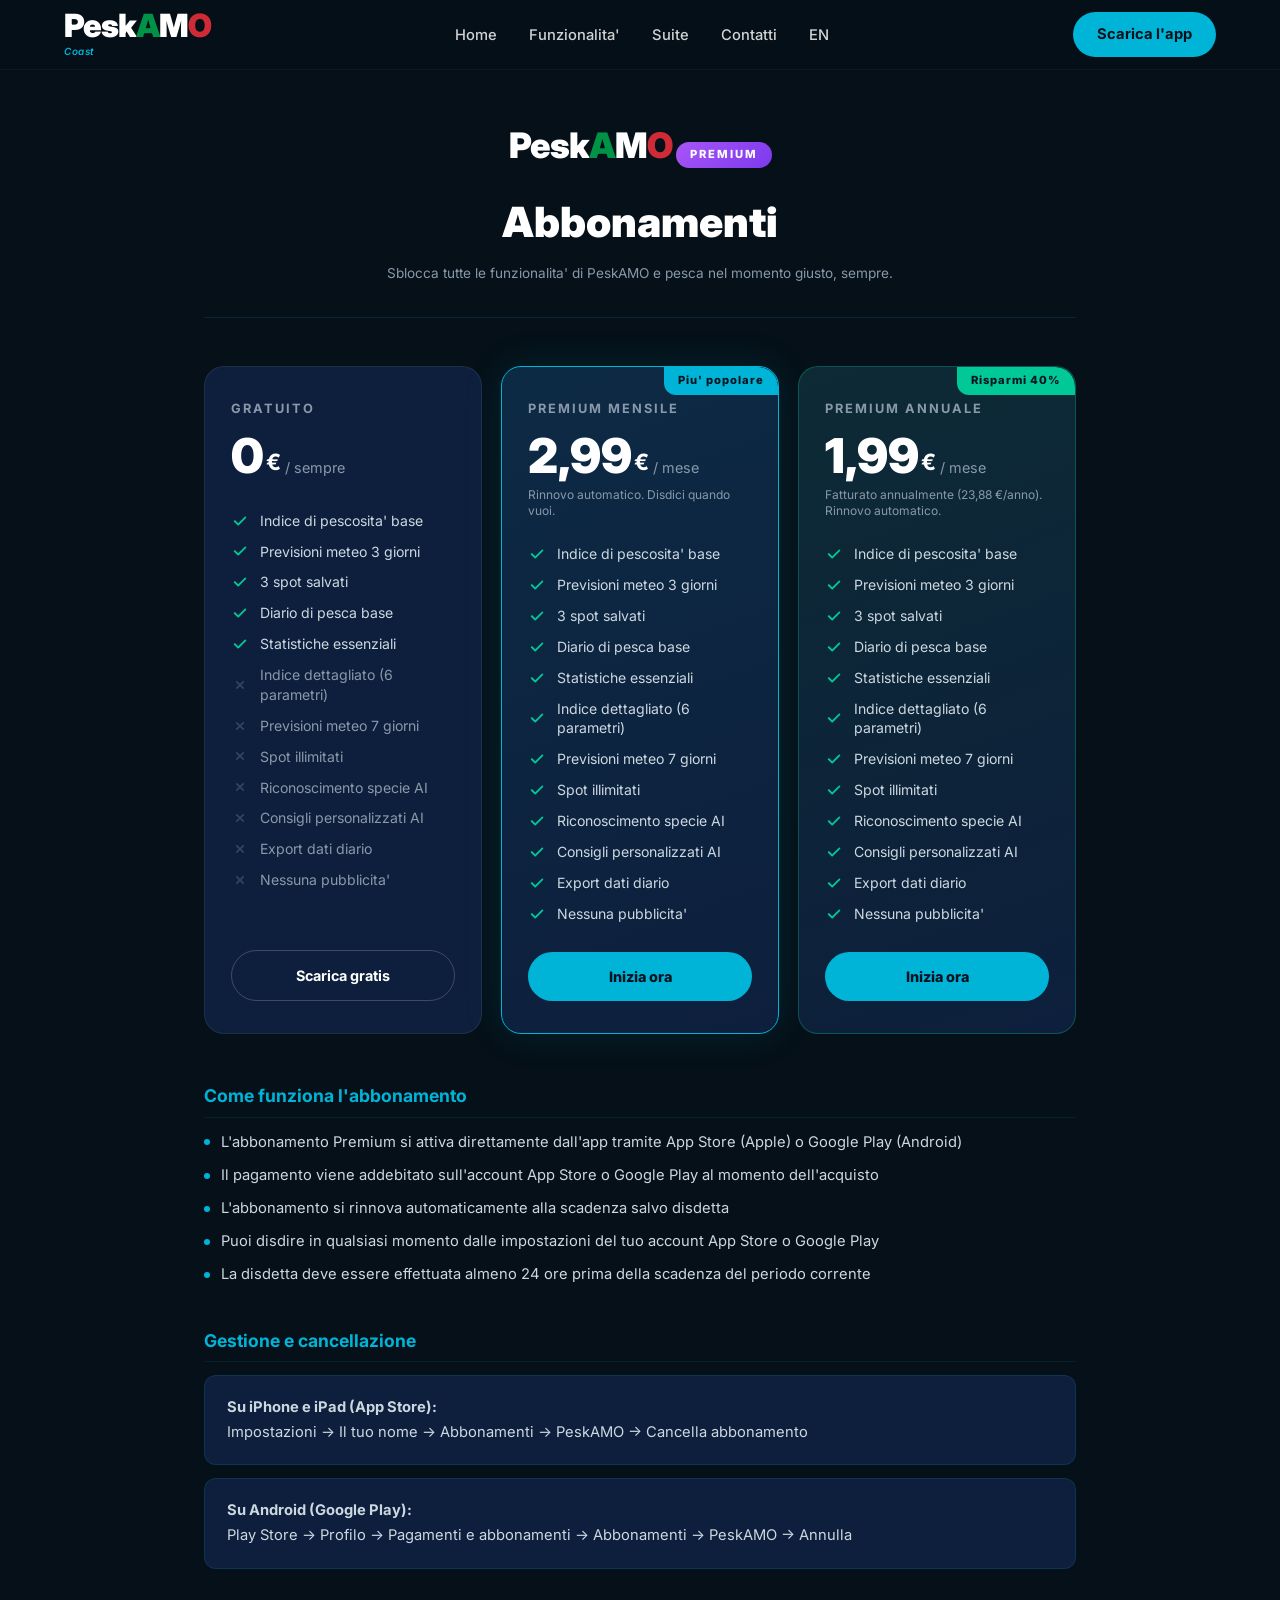
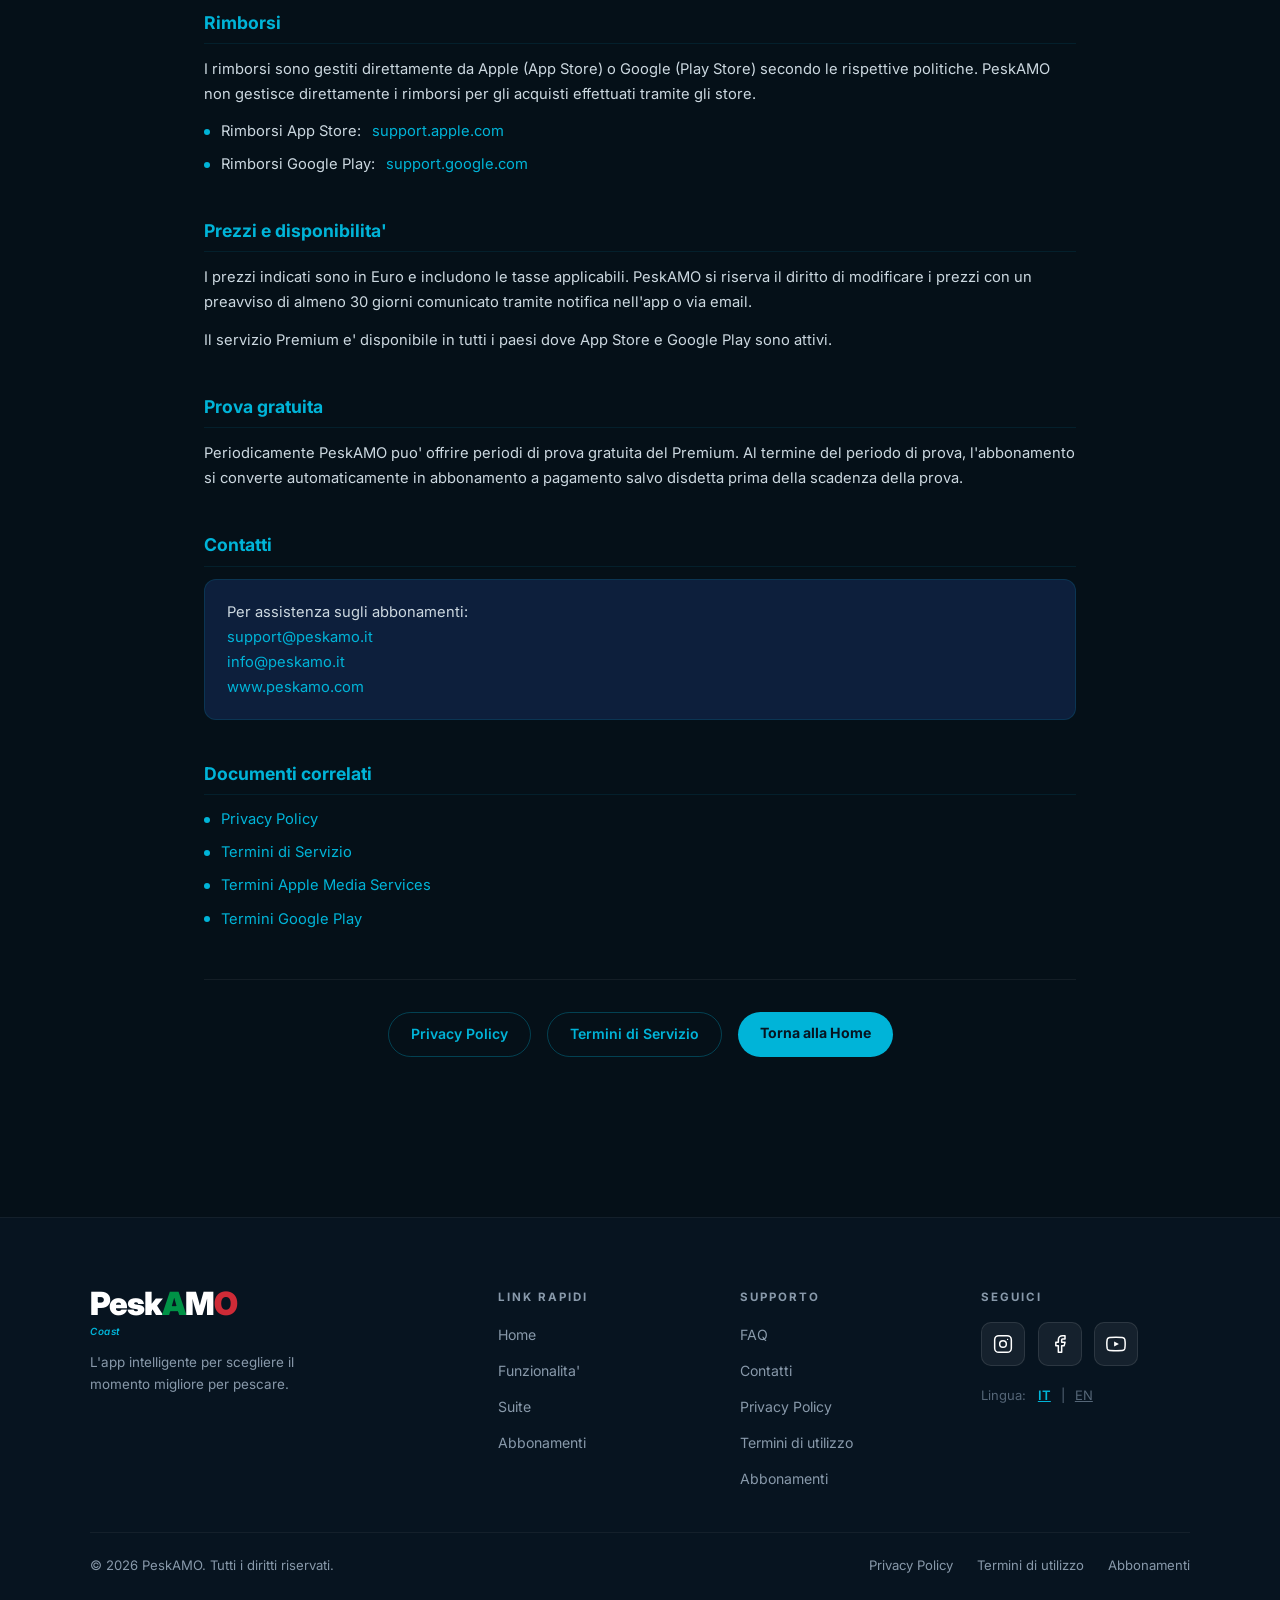
==== abbonamenti.html @ 3805ff9b "Update abbonamenti.html" ====
<!DOCTYPE html>
<html lang="it">
<head>
  <meta charset="UTF-8" />
  <meta name="viewport" content="width=device-width, initial-scale=1.0" />
  <meta name="description" content="Abbonamenti PeskAMO Premium — Sblocca tutte le funzionalita' e pesca nel momento giusto, sempre." />
  <title>Abbonamenti — PeskAMO</title>
  <link rel="stylesheet" href="css/style.css" />
  <link rel="stylesheet" href="css/legal.css" />
  <link rel="stylesheet" href="css/abbonamenti.css" />
  <link rel="icon" type="image/png" href="assets/favicon.png" />
</head>
<body>

  <!-- ══ NAVBAR ══ -->
  <nav id="navbar">
    <a href="index.html" class="nav-logo-wrap">
      <span class="logo">
        <span class="pesk">Pesk</span><span class="a">A</span><span class="m">M</span><span class="o">O</span>
      </span>
      <span class="logo-sub">Coast</span>
    </a>
    <ul class="nav-links" id="navLinks">
      <li><a href="index.html">Home</a></li>
      <li><a href="index.html#features">Funzionalita'</a></li>
      <li><a href="index.html#ecosistema">Suite</a></li>
      <li><a href="index.html#contatti">Contatti</a></li>
      <li><a href="en/subscriptions.html" class="lang-switch">EN</a></li>
    </ul>
    <a href="index.html#hero" class="btn-cta">Scarica l'app</a>
    <div class="nav-hamburger" id="hamburger" onclick="toggleMenu()">
      <span></span><span></span><span></span>
    </div>
  </nav>

  <!-- ══ CONTENUTO ══ -->
  <main class="legal-main">
    <div class="legal-container abb-container">

      <!-- HEADER -->
      <div class="legal-header">
        <a href="index.html" class="logo legal-logo">
          <span class="pesk">Pesk</span><span class="a">A</span><span class="m">M</span><span class="o">O</span>
        </a>
        <div class="abb-premium-chip">PREMIUM</div>
        <h1>Abbonamenti</h1>
        <p class="legal-meta">Sblocca tutte le funzionalita' di PeskAMO e pesca nel momento giusto, sempre.</p>
      </div>

      <!-- PIANI -->
      <div class="abb-plans">

        <!-- PIANO GRATUITO -->
        <div class="abb-card">
          <div class="abb-card-header">
            <span class="abb-plan-name">Gratuito</span>
            <div class="abb-price">
              <span class="abb-price-amount">0</span>
              <span class="abb-price-currency">€</span>
              <span class="abb-price-period">/ sempre</span>
            </div>
          </div>
          <ul class="abb-features">
            <li class="included">Indice di pescosita' base</li>
            <li class="included">Previsioni meteo 3 giorni</li>
            <li class="included">3 spot salvati</li>
            <li class="included">Diario di pesca base</li>
            <li class="included">Statistiche essenziali</li>
            <li class="excluded">Indice dettagliato (6 parametri)</li>
            <li class="excluded">Previsioni meteo 7 giorni</li>
            <li class="excluded">Spot illimitati</li>
            <li class="excluded">Riconoscimento specie AI</li>
            <li class="excluded">Consigli personalizzati AI</li>
            <li class="excluded">Export dati diario</li>
            <li class="excluded">Nessuna pubblicita'</li>
          </ul>
          <a href="index.html#hero" class="abb-btn-free">Scarica gratis</a>
        </div>

        <!-- PIANO PREMIUM MENSILE -->
        <div class="abb-card abb-card-featured">
          <div class="abb-badge-top">Piu' popolare</div>
          <div class="abb-card-header">
            <span class="abb-plan-name">Premium Mensile</span>
            <div class="abb-price">
              <span class="abb-price-amount">2,99</span>
              <span class="abb-price-currency">€</span>
              <span class="abb-price-period">/ mese</span>
            </div>
            <p class="abb-price-note">Rinnovo automatico. Disdici quando vuoi.</p>
          </div>
          <ul class="abb-features">
            <li class="included">Indice di pescosita' base</li>
            <li class="included">Previsioni meteo 3 giorni</li>
            <li class="included">3 spot salvati</li>
            <li class="included">Diario di pesca base</li>
            <li class="included">Statistiche essenziali</li>
            <li class="included">Indice dettagliato (6 parametri)</li>
            <li class="included">Previsioni meteo 7 giorni</li>
            <li class="included">Spot illimitati</li>
            <li class="included">Riconoscimento specie AI</li>
            <li class="included">Consigli personalizzati AI</li>
            <li class="included">Export dati diario</li>
            <li class="included">Nessuna pubblicita'</li>
          </ul>
          <a href="index.html#hero" class="abb-btn-premium">Inizia ora</a>
        </div>

        <!-- PIANO PREMIUM ANNUALE -->
        <div class="abb-card abb-card-annual">
          <div class="abb-badge-top abb-badge-save">Risparmi 40%</div>
          <div class="abb-card-header">
            <span class="abb-plan-name">Premium Annuale</span>
            <div class="abb-price">
              <span class="abb-price-amount">1,99</span>
              <span class="abb-price-currency">€</span>
              <span class="abb-price-period">/ mese</span>
            </div>
            <p class="abb-price-note">Fatturato annualmente (23,88 €/anno). Rinnovo automatico.</p>
          </div>
          <ul class="abb-features">
            <li class="included">Indice di pescosita' base</li>
            <li class="included">Previsioni meteo 3 giorni</li>
            <li class="included">3 spot salvati</li>
            <li class="included">Diario di pesca base</li>
            <li class="included">Statistiche essenziali</li>
            <li class="included">Indice dettagliato (6 parametri)</li>
            <li class="included">Previsioni meteo 7 giorni</li>
            <li class="included">Spot illimitati</li>
            <li class="included">Riconoscimento specie AI</li>
            <li class="included">Consigli personalizzati AI</li>
            <li class="included">Export dati diario</li>
            <li class="included">Nessuna pubblicita'</li>
          </ul>
          <a href="index.html#hero" class="abb-btn-premium">Inizia ora</a>
        </div>

      </div>
      <!-- NOTE LEGALI -->
      <div class="legal-body" style="margin-top: 3rem;">

        <div class="legal-section">
          <h2>Come funziona l'abbonamento</h2>
          <ul class="legal-list">
            <li>L'abbonamento Premium si attiva direttamente dall'app tramite App Store (Apple) o Google Play (Android)</li>
            <li>Il pagamento viene addebitato sull'account App Store o Google Play al momento dell'acquisto</li>
            <li>L'abbonamento si rinnova automaticamente alla scadenza salvo disdetta</li>
            <li>Puoi disdire in qualsiasi momento dalle impostazioni del tuo account App Store o Google Play</li>
            <li>La disdetta deve essere effettuata almeno 24 ore prima della scadenza del periodo corrente</li>
          </ul>
        </div>

        <div class="legal-section">
          <h2>Gestione e cancellazione</h2>
          <div class="legal-box">
            <p><strong>Su iPhone e iPad (App Store):</strong><br />
            Impostazioni &rarr; Il tuo nome &rarr; Abbonamenti &rarr; PeskAMO &rarr; Cancella abbonamento</p>
          </div>
          <div class="legal-box" style="margin-top: 0.8rem;">
            <p><strong>Su Android (Google Play):</strong><br />
            Play Store &rarr; Profilo &rarr; Pagamenti e abbonamenti &rarr; Abbonamenti &rarr; PeskAMO &rarr; Annulla</p>
          </div>
        </div>

        <div class="legal-section">
          <h2>Rimborsi</h2>
          <p>I rimborsi sono gestiti direttamente da Apple (App Store) o Google (Play Store) secondo le rispettive politiche. PeskAMO non gestisce direttamente i rimborsi per gli acquisti effettuati tramite gli store.</p>
          <ul class="legal-list">
            <li>Rimborsi App Store: <a href="https://support.apple.com/it-it/118223" target="_blank">support.apple.com</a></li>
            <li>Rimborsi Google Play: <a href="https://support.google.com/googleplay/answer/2479637" target="_blank">support.google.com</a></li>
          </ul>
        </div>

        <div class="legal-section">
          <h2>Prezzi e disponibilita'</h2>
          <p>I prezzi indicati sono in Euro e includono le tasse applicabili. PeskAMO si riserva il diritto di modificare i prezzi con un preavviso di almeno 30 giorni comunicato tramite notifica nell'app o via email.</p>
          <p>Il servizio Premium e' disponibile in tutti i paesi dove App Store e Google Play sono attivi.</p>
        </div>

        <div class="legal-section">
          <h2>Prova gratuita</h2>
          <p>Periodicamente PeskAMO puo' offrire periodi di prova gratuita del Premium. Al termine del periodo di prova, l'abbonamento si converte automaticamente in abbonamento a pagamento salvo disdetta prima della scadenza della prova.</p>
        </div>

        <div class="legal-section">
          <h2>Contatti</h2>
          <div class="legal-box">
            <p>Per assistenza sugli abbonamenti:<br />
            <a href="mailto:support@peskamo.it">support@peskamo.it</a><br />
            <a href="mailto:info@peskamo.it">info@peskamo.it</a><br />
            <a href="https://www.peskamo.com">www.peskamo.com</a></p>
          </div>
        </div>

        <div class="legal-section">
          <h2>Documenti correlati</h2>
          <ul class="legal-list">
            <li><a href="privacy.html">Privacy Policy</a></li>
            <li><a href="termini.html">Termini di Servizio</a></li>
            <li><a href="https://www.apple.com/legal/internet-services/itunes/it/terms.html" target="_blank">Termini Apple Media Services</a></li>
            <li><a href="https://play.google.com/intl/it/about/play-terms/" target="_blank">Termini Google Play</a></li>
          </ul>
        </div>

      </div>

      <div class="legal-footer-nav">
        <a href="privacy.html" class="btn-legal-nav">Privacy Policy</a>
        <a href="termini.html" class="btn-legal-nav">Termini di Servizio</a>
        <a href="index.html" class="btn-legal-home">Torna alla Home</a>
      </div>

    </div>
  </main>

  <!-- ══ FOOTER ══ -->
  <footer>
    <div class="footer-top">
      <div class="footer-col footer-logo">
        <a href="index.html" class="logo">
          <span class="pesk">Pesk</span><span class="a">A</span><span class="m">M</span><span class="o">O</span>
        </a>
        <span class="logo-sub" style="padding-left:0; margin-top:4px;">Coast</span>
        <p class="footer-desc">L'app intelligente per scegliere il momento migliore per pescare.</p>
      </div>
      <div class="footer-col">
        <h4>Link Rapidi</h4>
        <ul>
          <li><a href="index.html">Home</a></li>
          <li><a href="index.html#features">Funzionalita'</a></li>
          <li><a href="index.html#ecosistema">Suite</a></li>
          <li><a href="abbonamenti.html">Abbonamenti</a></li>
        </ul>
      </div>
      <div class="footer-col">
        <h4>Supporto</h4>
        <ul>
          <li><a href="#">FAQ</a></li>
          <li><a href="mailto:support@peskamo.it">Contatti</a></li>
          <li><a href="privacy.html">Privacy Policy</a></li>
          <li><a href="termini.html">Termini di utilizzo</a></li>
          <li><a href="abbonamenti.html">Abbonamenti</a></li>
        </ul>
      </div>
      <div class="footer-col">
        <h4>Seguici</h4>
        <div class="social-icons">
          <a href="#" class="social-icon" aria-label="Instagram">
            <svg width="20" height="20" viewBox="0 0 24 24" fill="none" stroke="currentColor" stroke-width="1.8" stroke-linecap="round" stroke-linejoin="round">
              <rect x="2" y="2" width="20" height="20" rx="5"/>
              <circle cx="12" cy="12" r="4"/>
              <circle cx="17.5" cy="6.5" r="0.8" fill="currentColor" stroke="none"/>
            </svg>
          </a>
          <a href="#" class="social-icon" aria-label="Facebook">
            <svg width="20" height="20" viewBox="0 0 24 24" fill="none" stroke="currentColor" stroke-width="1.8" stroke-linecap="round" stroke-linejoin="round">
              <path d="M18 2h-3a5 5 0 0 0-5 5v3H7v4h3v8h4v-8h3l1-4h-4V7a1 1 0 0 1 1-1h3z"/>
            </svg>
          </a>
          <a href="#" class="social-icon" aria-label="YouTube">
            <svg width="20" height="20" viewBox="0 0 24 24" fill="none" stroke="currentColor" stroke-width="1.8" stroke-linecap="round" stroke-linejoin="round">
              <path d="M22.54 6.42a2.78 2.78 0 0 0-1.95-1.96C18.88 4 12 4 12 4s-6.88 0-8.59.46A2.78 2.78 0 0 0 1.46 6.42 29 29 0 0 0 1 12a29 29 0 0 0 .46 5.58 2.78 2.78 0 0 0 1.95 1.96C5.12 20 12 20 12 20s6.88 0 8.59-.46a2.78 2.78 0 0 0 1.95-1.96A29 29 0 0 0 23 12a29 29 0 0 0-.46-5.58z"/>
              <polygon points="9.75 15.02 15.5 12 9.75 8.98 9.75 15.02" fill="currentColor" stroke="none"/>
            </svg>
          </a>
        </div>
        <div class="footer-lang" style="margin-top:16px;">
          <span style="color:#556677; font-size:13px; margin-right:8px;">Lingua:</span>
          <a href="abbonamenti.html" style="color:#00B4D8; font-size:13px; font-weight:600; margin-right:6px;">IT</a>
          <span style="color:#556677; font-size:13px;">|</span>
          <a href="en/subscriptions.html" style="color:#556677; font-size:13px; margin-left:6px;">EN</a>
        </div>
      </div>
    </div>
    <div class="footer-bottom">
      <p>&copy; 2026 PeskAMO. Tutti i diritti riservati.</p>
      <div class="footer-bottom-links">
        <a href="privacy.html">Privacy Policy</a>
        <a href="termini.html">Termini di utilizzo</a>
        <a href="abbonamenti.html">Abbonamenti</a>
      </div>
    </div>
  </footer>

  <script src="js/main.js"></script>
</body>
</html>
---- css/style.css ----
@import url('https://fonts.googleapis.com/css2?family=Inter:wght@400;500;600;700;800;900&display=swap');

*, *::before, *::after { box-sizing: border-box; margin: 0; padding: 0; }

:root {
  --bg:        #051018;
  --bg-deep:   #071420;
  --bg-card:   #0D1F3C;
  --primary:   #00B4D8;
  --success:   #00C896;
  --warning:   #FFD32A;
  --danger:    #FF4757;
  --bio:       #A855F7;
  --white:     #FFFFFF;
  --text-muted:#8899AA;
  --radius:    12px;
  --radius-lg: 20px;
  --font:      'Inter', sans-serif;
}

html { scroll-behavior: smooth; }

body { background: var(--bg); color: var(--white); font-family: var(--font); font-size: 16px; line-height: 1.6; overflow-x: hidden; }

/* ══ LOGO ══ */
.logo { display: inline-flex; align-items: flex-end; gap: 0px; font-size: 2rem; font-weight: 900; text-decoration: none; line-height: 1; letter-spacing: -1px; }
.logo .pesk { color: var(--white); }
.logo .a { color: #009246; }
.logo .m { color: var(--white); }
.logo .o { color: #CE2B37; }
.logo-sub { display: block; font-size: 0.62rem; font-weight: 600; font-style: italic; color: var(--primary); letter-spacing: 0.5px; margin-top: 2px; }

/* ══ NAVBAR ══ */
nav {
  position: fixed; top: 0; left: 0; right: 0; z-index: 1000;
  display: flex; align-items: center; justify-content: space-between;
  padding: 0 5%; height: 70px;
  background: rgba(5,16,24,0.95);
  backdrop-filter: blur(16px);
  border-bottom: 1px solid rgba(0,180,216,0.08);
  transition: background 0.3s, border-color 0.3s;
}
.nav-logo-wrap { display: flex; flex-direction: column; align-items: flex-start; text-decoration: none; }
.nav-links { display: flex; gap: 2rem; list-style: none; }
.nav-links a { color: rgba(255,255,255,0.82); text-decoration: none; font-size: 0.92rem; font-weight: 500; transition: color 0.2s; }
.nav-links a:hover { color: var(--white); }
.nav-links a.active { color: var(--primary); border-bottom: 2px solid var(--primary); padding-bottom: 3px; }
.btn-cta { background: var(--primary); color: #051018; font-weight: 700; padding: 11px 24px; border-radius: 50px; text-decoration: none; font-size: 0.92rem; transition: opacity 0.2s; white-space: nowrap; }
.btn-cta:hover { opacity: 0.88; }
.nav-hamburger { display: none; flex-direction: column; gap: 5px; cursor: pointer; padding: 4px; }
.nav-hamburger span { width: 24px; height: 2px; background: var(--white); border-radius: 2px; transition: transform 0.3s, opacity 0.3s; }

/* ══ HERO ══ */
#hero {
  min-height: 100vh; padding: 120px 5% 80px;
  display: flex; align-items: center; gap: 3rem;
  position: relative; overflow: hidden;
  background: linear-gradient(to right, rgba(5,16,24,0.97) 30%, rgba(5,16,24,0.4) 100%), url('../assets/hero-bg.jpg') center / cover no-repeat;
}
.hero-content { flex: 1; max-width: 480px; z-index: 2; }
.hero-content h1 { font-size: clamp(2.8rem, 5.5vw, 4.4rem); font-weight: 900; line-height: 1.0; margin-bottom: 0.1em; }
.hero-content h1 span { color: var(--primary); display: block; }
.hero-sub { font-size: 1rem; color: #ccd8e0; margin: 1rem 0 1.8rem; max-width: 360px; line-height: 1.6; }
.hero-bullets { list-style: none; margin-bottom: 2rem; display: flex; flex-direction: column; gap: 0.9rem; }
.hero-bullets li { display: flex; align-items: center; gap: 0.85rem; font-size: 0.92rem; color: #b8ccd8; }
.hero-bullets li svg { flex-shrink: 0; opacity: 0.85; }
.store-badges { display: flex; gap: 0.8rem; flex-wrap: wrap; margin-bottom: 1.6rem; }
.badge { display: flex; align-items: center; gap: 10px; background: #000; border: 1px solid rgba(255,255,255,0.2); border-radius: 10px; padding: 10px 20px; text-decoration: none; color: var(--white); transition: border-color 0.2s, transform 0.2s; }
.badge:hover { border-color: var(--primary); transform: translateY(-1px); }
.badge-icon { display: flex; align-items: center; }
.badge-text small { display: block; font-size: 0.58rem; color: #aaa; text-transform: uppercase; letter-spacing: 1.2px; }
.badge-text strong { font-size: 0.98rem; font-weight: 700; }
.hero-tagline { display: flex; align-items: center; gap: 0.5rem; font-size: 0.88rem; color: var(--text-muted); }
.hero-tagline svg { opacity: 0.6; flex-shrink: 0; }
.hero-visual { flex: 1.3; display: flex; justify-content: center; align-items: center; z-index: 2; }

/* ══ MOCKUP STACK ══ */
.mockup-stack { position: relative; width: 440px; height: 620px; flex-shrink: 0; }
.mockup-stack .phone { position: absolute; border-radius: 36px; background: linear-gradient(160deg, #0d2545, #081830); border: 1.5px solid rgba(0,180,216,0.2); display: flex; flex-direction: column; align-items: center; justify-content: center; gap: 0.6rem; color: var(--primary); font-size: 0.7rem; font-weight: 600; letter-spacing: 1px; text-transform: uppercase; box-shadow: 0 20px 60px rgba(0,0,0,0.5); }
.phone-left { width: 210px; height: 420px; left: 0; top: 90px; transform: rotate(-8deg); opacity: 0.55; z-index: 1; }
.phone-center { width: 250px; height: 520px; left: 50%; top: 20px; transform: translateX(-50%); z-index: 3; border-color: rgba(0,180,216,0.5) !important; box-shadow: 0 30px 80px rgba(0,0,0,0.6), 0 0 40px rgba(0,180,216,0.08) !important; }
.phone-right { width: 210px; height: 420px; right: 0; top: 90px; transform: rotate(8deg); opacity: 0.5; z-index: 1; }
.phone .ph-icon { font-size: 2.2rem; opacity: 0.2; }
.phone .ph-label { font-size: 0.75rem; font-weight: 700; }
.phone .ph-note { font-size: 0.6rem; opacity: 0.35; font-weight: 400; text-transform: none; letter-spacing: 0; padding: 0 1rem; text-align: center; }

/* ══ FEATURES ══ */
#features { padding: 60px 5%; background: var(--bg-card); margin: -30px 3% 0; border-radius: var(--radius-lg); position: relative; z-index: 10; box-shadow: 0 -10px 40px rgba(0,0,0,0.3); }
.features-grid { display: grid; grid-template-columns: repeat(6, 1fr); gap: 1.5rem; max-width: 1100px; margin: 0 auto; }
.feature-item { text-align: center; padding: 0.5rem; }
.feature-icon { width: 68px; height: 68px; border-radius: 18px; background: rgba(0,180,216,0.07); border: 1px solid rgba(0,180,216,0.15); display: flex; align-items: center; justify-content: center; margin: 0 auto 1rem; transition: background 0.2s, border-color 0.2s; }
.feature-item:hover .feature-icon { background: rgba(0,180,216,0.13); border-color: rgba(0,180,216,0.3); }
.feature-item h3 { font-size: 0.72rem; font-weight: 700; letter-spacing: 1.8px; text-transform: uppercase; margin-bottom: 0.5rem; color: var(--white); }
.feature-item p { font-size: 0.8rem; color: var(--text-muted); line-height: 1.55; }

/* ══ ECOSISTEMA ══ */
#ecosistema { padding: 90px 5% 70px; background: var(--bg); }
.section-title { text-align: center; margin-bottom: 0.5rem; }
.section-title h2 { font-size: clamp(1.6rem, 3vw, 2rem); font-weight: 800; letter-spacing: 1px; text-transform: uppercase; }
.section-title p { color: var(--text-muted); font-size: 0.95rem; margin-top: 0.5rem; }
.eco-grid { display: grid; grid-template-columns: repeat(4, 1fr); gap: 1rem; max-width: 1100px; margin: 2.5rem auto 1.5rem; }
.eco-card { background: var(--bg-card); border-radius: var(--radius-lg); overflow: hidden; border: 1px solid rgba(255,255,255,0.06); display: flex; flex-direction: column; transition: transform 0.25s, border-color 0.25s; }
.eco-card:hover { transform: translateY(-5px); border-color: rgba(0,180,216,0.22); }
.eco-img-placeholder { height: 240px; background: linear-gradient(160deg, #0a2040, #0d3050); display: flex; flex-direction: column; align-items: flex-start; justify-content: flex-end; padding: 1rem; position: relative; overflow: hidden; }
.eco-img-placeholder .ph-icon-lg { position: absolute; top: 50%; left: 50%; transform: translate(-50%, -55%); font-size: 3rem; opacity: 0.15; }
.eco-img-placeholder .ph-label { font-size: 0.62rem; color: rgba(0,180,216,0.45); font-weight: 600; letter-spacing: 1px; text-transform: uppercase; margin-top: 0.3rem; }
.eco-card-logo-overlay { display: flex; align-items: center; gap: 0.5rem; position: relative; z-index: 2; }
.eco-card-logo-overlay .logo { font-size: 1.2rem; letter-spacing: -0.5px; }
.eco-card-logo-overlay .env-label { font-size: 0.75rem; color: var(--primary); font-weight: 700; font-style: italic; letter-spacing: 0.5px; }
.eco-card-body { padding: 1rem 1.2rem 1.4rem; flex: 1; display: flex; flex-direction: column; }
.eco-card-body p { font-size: 0.85rem; color: var(--text-muted); margin-bottom: 1rem; flex: 1; line-height: 1.5; }
.btn-available { background: var(--primary); color: #051018; font-weight: 700; padding: 11px; border-radius: 50px; text-align: center; text-decoration: none; font-size: 0.85rem; display: block; transition: opacity 0.2s; }
.btn-available:hover { opacity: 0.85; }
.btn-coming { background: transparent; color: var(--white); font-weight: 600; padding: 11px; border-radius: 50px; text-align: center; border: 1px solid rgba(255,255,255,0.18); font-size: 0.85rem; display: block; }
.eco-note { text-align: center; color: var(--text-muted); font-size: 0.88rem; margin-top: 0.8rem; }

/* ══ NEWSLETTER ══ */
#newsletter { padding: 64px 5%; background: linear-gradient(135deg, #0d2040 0%, #0d1f3c 100%); margin: 0 3%; border-radius: var(--radius-lg); border: 1px solid rgba(0,180,216,0.08); }
.newsletter-inner { max-width: 1000px; margin: 0 auto; display: flex; align-items: center; justify-content: space-between; gap: 2rem; flex-wrap: wrap; }
.newsletter-text h2 { font-size: clamp(1.4rem, 2.5vw, 1.9rem); font-weight: 800; line-height: 1.2; }
.newsletter-text h2 span { color: var(--primary); }
.newsletter-text p { color: var(--text-muted); font-size: 0.9rem; margin-top: 0.5rem; }
.newsletter-form { display: flex; flex: 1; max-width: 480px; background: rgba(255,255,255,0.06); border-radius: 50px; border: 1px solid rgba(0,180,216,0.2); overflow: hidden; }
.newsletter-form input { flex: 1; padding: 14px 22px; background: transparent; border: none; color: var(--white); font-size: 0.9rem; outline: none; font-family: var(--font); }
.newsletter-form input::placeholder { color: var(--text-muted); }
.newsletter-form button { background: var(--primary); color: #051018; font-weight: 700; padding: 14px 28px; border-radius: 50px; border: none; cursor: pointer; font-size: 0.9rem; transition: opacity 0.2s; white-space: nowrap; font-family: var(--font); margin: 4px; }
.newsletter-form button:hover { opacity: 0.88; }

/* ══ FOOTER ══ */
footer { padding: 70px 5% 30px; background: var(--bg-deep); border-top: 1px solid rgba(255,255,255,0.05); margin-top: 80px; }
.footer-top { display: grid; grid-template-columns: 1.8fr 1fr 1fr 1fr; gap: 2rem; max-width: 1100px; margin: 0 auto 2.5rem; }
.footer-col h4 { font-size: 0.72rem; font-weight: 700; letter-spacing: 2px; text-transform: uppercase; color: var(--text-muted); margin-bottom: 1rem; }
.footer-col ul { list-style: none; display: flex; flex-direction: column; gap: 0.65rem; }
.footer-col ul li a { color: var(--text-muted); text-decoration: none; font-size: 0.88rem; transition: color 0.2s; }
.footer-col ul li a:hover { color: var(--primary); }
.footer-logo { display: flex; flex-direction: column; align-items: flex-start; }
.footer-desc { font-size: 0.84rem; color: var(--text-muted); margin-top: 0.8rem; max-width: 210px; line-height: 1.6; }
.social-icons { display: flex; gap: 0.8rem; margin-top: 1rem; }
.social-icon { width: 44px; height: 44px; border-radius: 10px; background: rgba(255,255,255,0.06); border: 1px solid rgba(255,255,255,0.1); display: flex; align-items: center; justify-content: center; text-decoration: none; color: var(--white); transition: background 0.2s, color 0.2s, border-color 0.2s; }
.social-icon:hover { background: rgba(0,180,216,0.15); color: var(--primary); border-color: rgba(0,180,216,0.3); }
.footer-bottom { max-width: 1100px; margin: 0 auto; border-top: 1px solid rgba(255,255,255,0.05); padding-top: 1.4rem; display: flex; align-items: center; justify-content: space-between; flex-wrap: wrap; gap: 1rem; }
.footer-bottom p { font-size: 0.82rem; color: var(--text-muted); }
.footer-bottom-links { display: flex; gap: 1.5rem; flex-wrap: wrap; }
.footer-bottom-links a { color: var(--text-muted); text-decoration: none; font-size: 0.82rem; transition: color 0.2s; }
.footer-bottom-links a:hover { color: var(--primary); }

/* ══ ANIMAZIONI ══ */
.fade-in { opacity: 0; transform: translateY(22px); transition: opacity 0.55s ease, transform 0.55s ease; }
.fade-in.visible { opacity: 1; transform: translateY(0); }

/* ══ HAMBURGER ══ */
.nav-hamburger.active span:nth-child(1) { transform: translateY(7px) rotate(45deg); }
.nav-hamburger.active span:nth-child(2) { opacity: 0; }
.nav-hamburger.active span:nth-child(3) { transform: translateY(-7px) rotate(-45deg); }

/* ══ RESPONSIVE 1024px ══ */
@media (max-width: 1024px) {
  .features-grid { grid-template-columns: repeat(3, 1fr); }
  .eco-grid { grid-template-columns: repeat(2, 1fr); }
  .footer-top { grid-template-columns: 1fr 1fr; }
  .mockup-stack { width: 360px; height: 520px; }
  .phone-center { width: 210px; height: 440px; }
  .phone-left, .phone-right { width: 175px; height: 350px; }
}

/* ══ RESPONSIVE 768px ══ */
@media (max-width: 768px) {
  #hero { flex-direction: column; text-align: center; padding-top: 110px; gap: 2.5rem; }
  .hero-content { max-width: 100%; }
  .hero-content h1 span { display: inline; }
  .hero-sub { max-width: 100%; margin-left: auto; margin-right: auto; }
  .hero-bullets li { justify-content: center; }
  .store-badges { justify-content: center; }
  .hero-tagline { justify-content: center; }
  .hero-visual { width: 100%; }
  .mockup-stack { width: 300px; height: 460px; margin: 0 auto; }
  .phone-center { width: 190px; height: 390px; }
  .phone-left { width: 155px; height: 310px; top: 70px; }
  .phone-right { width: 155px; height: 310px; top: 70px; }
  #features { margin: 0 2%; }
  #newsletter { margin: 0 2%; }
  .features-grid { grid-template-columns: repeat(2, 1fr); gap: 1.2rem; }
  .eco-grid { grid-template-columns: 1fr; max-width: 400px; margin-left: auto; margin-right: auto; }
  .newsletter-inner { flex-direction: column; }
  .newsletter-form { max-width: 100%; width: 100%; }
  .footer-top { grid-template-columns: 1fr; }
  .nav-links { display: none; flex-direction: column; position: absolute; top: 70px; left: 0; right: 0; background: rgba(5,16,24,0.98); padding: 1.5rem 5%; gap: 1.2rem; border-bottom: 1px solid rgba(0,180,216,0.1); }
  .nav-links.open { display: flex; }
  .nav-hamburger { display: flex; }
}

/* ══ RESPONSIVE 480px ══ */
@media (max-width: 480px) {
  .features-grid { grid-template-columns: 1fr 1fr; }
  .eco-grid { max-width: 100%; }
  #features { margin: 0; border-radius: 0; }
  #newsletter { margin: 0; border-radius: 0; }
  .mockup-stack { width: 260px; height: 400px; }
  .phone-center { width: 165px; height: 340px; }
  .phone-left { width: 135px; height: 270px; top: 60px; }
  .phone-right { width: 135px; height: 270px; top: 60px; }
}

/* ══ IMMAGINI REALI ══ */
.phone img {
  width: 100%;
  height: 100%;
  object-fit: cover;
  border-radius: 34px;
  display: block;
}

.eco-img-real {
  height: 240px;
  background-size: cover;
  background-position: center;
  background-repeat: no-repeat;
  display: flex;
  flex-direction: column;
  align-items: flex-start;
  justify-content: flex-end;
  padding: 1rem;
  position: relative;
  overflow: hidden;
}
.eco-img-real::before {
  content: '';
  position: absolute;
  inset: 0;
  background: linear-gradient(to top, rgba(5,16,24,0.85) 0%, rgba(5,16,24,0.1) 60%);
  z-index: 1;
}
.eco-img-real .eco-card-logo-overlay {
  position: relative;
  z-index: 2;
}
/* ══ FIX PHONE TEXT ══ */
.phone { overflow: hidden; }
.phone span { display: none; }
.phone img { width: 100%; height: 100%; object-fit: cover; border-radius: 34px; display: block; }
/* ══ NAV LOGO IMG ══ */
.nav-logo-img { height: 40px; width: auto; object-fit: contain; }

/* ══ ECO LOGO ══ */
.eco-logo-text { font-size: 1.1rem; letter-spacing: -0.5px; }
.eco-logo-img { height: 26px; width: auto; object-fit: contain; filter: brightness(1.1); }
.eco-env-icon { width: 36px; height: 36px; background: rgba(255,255,255,0.12); border: 1px solid rgba(255,255,255,0.2); border-radius: 10px; display: flex; align-items: center; justify-content: center; flex-shrink: 0; backdrop-filter: blur(4px); }

/* ══ FOOTER LOGO IMG ══ */
.footer-logo-img { height: 36px; width: auto; object-fit: contain; margin-bottom: 0.5rem; }
---- css/legal.css ----
/* ============================================================
   PESKAMO — legal.css
   Stili per Privacy, Termini, Abbonamenti
   ============================================================ */

.legal-main { padding-top: 68px; min-height: 100vh; background: var(--bg); }

.legal-container { max-width: 800px; margin: 0 auto; padding: 60px 5% 80px; }

.legal-header { text-align: center; margin-bottom: 3rem; padding-bottom: 2rem; border-bottom: 1px solid rgba(0,180,216,0.15); }
.legal-logo { font-size: 2.2rem; margin-bottom: 1rem; }
.legal-header h1 { font-size: clamp(1.8rem, 4vw, 2.6rem); font-weight: 900; margin: 0.5rem 0; }
.legal-meta { color: var(--text-muted); font-size: 0.85rem; margin-top: 0.5rem; }

.legal-intro { background: rgba(0,180,216,0.06); border-left: 3px solid var(--primary); border-radius: 0 var(--radius) var(--radius) 0; padding: 1.2rem 1.4rem; margin-bottom: 2.5rem; font-size: 0.95rem; color: #ccd8e0; line-height: 1.65; }
.legal-intro a { color: var(--primary); text-decoration: none; }

.legal-section { margin-bottom: 2.5rem; }
.legal-section h2 { font-size: 1.1rem; font-weight: 700; color: var(--primary); margin-bottom: 0.8rem; padding-bottom: 0.4rem; border-bottom: 1px solid rgba(0,180,216,0.1); }
.legal-section p { font-size: 0.92rem; color: #ccd8e0; line-height: 1.7; margin-bottom: 0.8rem; }
.legal-section a { color: var(--primary); text-decoration: none; transition: opacity 0.2s; }
.legal-section a:hover { opacity: 0.8; }

.legal-list { list-style: none; display: flex; flex-direction: column; gap: 0.6rem; margin: 0.8rem 0; }
.legal-list li { display: flex; align-items: flex-start; gap: 0.7rem; font-size: 0.92rem; color: #ccd8e0; line-height: 1.6; }
.legal-list li::before { content: ''; width: 6px; height: 6px; border-radius: 50%; background: var(--primary); flex-shrink: 0; margin-top: 0.55rem; }
.legal-list li strong { color: var(--white); }

.legal-box { background: var(--bg-card); border: 1px solid rgba(0,180,216,0.15); border-radius: var(--radius); padding: 1.2rem 1.4rem; margin: 0.8rem 0; }
.legal-box p { font-size: 0.92rem; color: #ccd8e0; line-height: 1.7; margin: 0; }
.legal-box a { color: var(--primary); text-decoration: none; }

.legal-table-wrap { overflow-x: auto; margin: 1rem 0; border-radius: var(--radius); border: 1px solid rgba(0,180,216,0.12); }
.legal-table { width: 100%; border-collapse: collapse; font-size: 0.88rem; }
.legal-table thead tr { background: rgba(0,180,216,0.08); }
.legal-table th { padding: 12px 16px; text-align: left; font-weight: 700; color: var(--primary); font-size: 0.8rem; letter-spacing: 1px; text-transform: uppercase; }
.legal-table td { padding: 11px 16px; color: #ccd8e0; border-top: 1px solid rgba(255,255,255,0.05); }
.legal-table tbody tr:hover { background: rgba(0,180,216,0.04); }
.legal-table a { color: var(--primary); text-decoration: none; }
.legal-table a:hover { text-decoration: underline; }

.legal-footer-nav { display: flex; gap: 1rem; flex-wrap: wrap; justify-content: center; margin-top: 3rem; padding-top: 2rem; border-top: 1px solid rgba(255,255,255,0.06); }
.btn-legal-nav { background: transparent; border: 1px solid rgba(0,180,216,0.3); color: var(--primary); padding: 10px 22px; border-radius: 50px; text-decoration: none; font-size: 0.88rem; font-weight: 600; transition: background 0.2s, border-color 0.2s; }
.btn-legal-nav:hover { background: rgba(0,180,216,0.1); border-color: var(--primary); }
.btn-legal-home { background: var(--primary); color: var(--bg-deep); padding: 10px 22px; border-radius: 50px; text-decoration: none; font-size: 0.88rem; font-weight: 700; transition: opacity 0.2s; }
.btn-legal-home:hover { opacity: 0.85; }

@media (max-width: 600px) {
  .legal-container { padding: 40px 4% 60px; }
  .legal-footer-nav { flex-direction: column; align-items: center; }
}
---- css/abbonamenti.css ----
/* ============================================================
   PESKAMO — abbonamenti.css
   ============================================================ */

.abb-container { max-width: 1000px; }

/* ── CHIP PREMIUM ── */
.abb-premium-chip {
  display: inline-block;
  background: linear-gradient(135deg, #A855F7, #7C3AED);
  color: var(--white); font-size: 0.7rem; font-weight: 800;
  letter-spacing: 2px; padding: 4px 14px; border-radius: 50px;
  margin-bottom: 0.8rem;
}

/* ── PIANI GRID ── */
.abb-plans {
  display: grid; grid-template-columns: 1fr 1fr 1fr; gap: 1.2rem;
  margin: 2.5rem 0;
}

/* ── CARD BASE ── */
.abb-card {
  background: var(--bg-card); border-radius: var(--radius-lg);
  border: 1px solid rgba(255,255,255,0.07);
  padding: 2rem 1.6rem; display: flex; flex-direction: column;
  position: relative; overflow: hidden;
}

/* ── CARD FEATURED (mensile) ── */
.abb-card-featured {
  border-color: var(--primary);
  background: linear-gradient(160deg, #0d2a45, var(--bg-card));
  box-shadow: 0 0 40px rgba(0,180,216,0.12);
}

/* ── CARD ANNUAL ── */
.abb-card-annual {
  border-color: rgba(0,200,150,0.3);
  background: linear-gradient(160deg, #0d2a35, var(--bg-card));
}

/* ── BADGE TOP ── */
.abb-badge-top {
  position: absolute; top: 0; right: 0;
  background: var(--primary); color: var(--bg-deep);
  font-size: 0.7rem; font-weight: 800; letter-spacing: 1px;
  padding: 5px 14px; border-radius: 0 var(--radius-lg) 0 var(--radius);
}
.abb-badge-save { background: var(--success); }

/* ── CARD HEADER ── */
.abb-card-header { margin-bottom: 1.5rem; }
.abb-plan-name { font-size: 0.8rem; font-weight: 700; letter-spacing: 2px; text-transform: uppercase; color: var(--text-muted); display: block; margin-bottom: 0.8rem; }
.abb-price { display: flex; align-items: flex-end; gap: 2px; line-height: 1; margin-bottom: 0.4rem; }
.abb-price-amount { font-size: 3rem; font-weight: 900; color: var(--white); }
.abb-price-currency { font-size: 1.4rem; font-weight: 700; color: var(--white); margin-bottom: 0.4rem; }
.abb-price-period { font-size: 0.9rem; color: var(--text-muted); margin-bottom: 0.3rem; padding-left: 2px; }
.abb-price-note { font-size: 0.75rem; color: var(--text-muted); margin-top: 0.4rem; line-height: 1.4; }

/* ── FEATURES LIST ── */
.abb-features { list-style: none; display: flex; flex-direction: column; gap: 0.7rem; flex: 1; margin-bottom: 1.8rem; }
.abb-features li { display: flex; align-items: center; gap: 0.7rem; font-size: 0.88rem; line-height: 1.4; }
.abb-features li::before { content: ''; width: 18px; height: 18px; border-radius: 50%; flex-shrink: 0; background-size: contain; }
.abb-features li.included { color: #ccd8e0; }
.abb-features li.included::before { background: var(--success); -webkit-mask: url("data:image/svg+xml,%3Csvg xmlns='http://www.w3.org/2000/svg' viewBox='0 0 20 20'%3E%3Cpath fill='white' d='M16.7 5.3a1 1 0 0 0-1.4 0L8 12.6 4.7 9.3a1 1 0 0 0-1.4 1.4l4 4a1 1 0 0 0 1.4 0l8-8a1 1 0 0 0 0-1.4z'/%3E%3C/svg%3E") center/contain no-repeat; mask: url("data:image/svg+xml,%3Csvg xmlns='http://www.w3.org/2000/svg' viewBox='0 0 20 20'%3E%3Cpath fill='white' d='M16.7 5.3a1 1 0 0 0-1.4 0L8 12.6 4.7 9.3a1 1 0 0 0-1.4 1.4l4 4a1 1 0 0 0 1.4 0l8-8a1 1 0 0 0 0-1.4z'/%3E%3C/svg%3E") center/contain no-repeat; }
.abb-features li.excluded { color: var(--text-muted); }
.abb-features li.excluded::before { background: rgba(136,153,170,0.3); -webkit-mask: url("data:image/svg+xml,%3Csvg xmlns='http://www.w3.org/2000/svg' viewBox='0 0 20 20'%3E%3Cpath fill='white' d='M14.3 5.7a1 1 0 0 0-1.4 0L10 8.6 7.1 5.7a1 1 0 0 0-1.4 1.4L8.6 10l-2.9 2.9a1 1 0 0 0 1.4 1.4L10 11.4l2.9 2.9a1 1 0 0 0 1.4-1.4L11.4 10l2.9-2.9a1 1 0 0 0 0-1.4z'/%3E%3C/svg%3E") center/contain no-repeat; mask: url("data:image/svg+xml,%3Csvg xmlns='http://www.w3.org/2000/svg' viewBox='0 0 20 20'%3E%3Cpath fill='white' d='M14.3 5.7a1 1 0 0 0-1.4 0L10 8.6 7.1 5.7a1 1 0 0 0-1.4 1.4L8.6 10l-2.9 2.9a1 1 0 0 0 1.4 1.4L10 11.4l2.9 2.9a1 1 0 0 0 1.4-1.4L11.4 10l2.9-2.9a1 1 0 0 0 0-1.4z'/%3E%3C/svg%3E") center/contain no-repeat; }

/* ── BOTTONI CARD ── */
.abb-btn-free {
  display: block; text-align: center; padding: 13px;
  border-radius: 50px; border: 1px solid rgba(255,255,255,0.2);
  color: var(--white); font-weight: 700; font-size: 0.9rem;
  text-decoration: none; transition: border-color 0.2s, background 0.2s;
}
.abb-btn-free:hover { border-color: var(--primary); background: rgba(0,180,216,0.08); }
.abb-btn-premium {
  display: block; text-align: center; padding: 13px;
  border-radius: 50px; background: var(--primary);
  color: var(--bg-deep); font-weight: 800; font-size: 0.9rem;
  text-decoration: none; transition: opacity 0.2s;
}
.abb-btn-premium:hover { opacity: 0.85; }

/* ── RESPONSIVE ── */
@media (max-width: 860px) {
  .abb-plans { grid-template-columns: 1fr; max-width: 420px; margin-left: auto; margin-right: auto; }
  .abb-container { max-width: 800px; }
}
@media (max-width: 480px) {
  .abb-plans { max-width: 100%; }
}
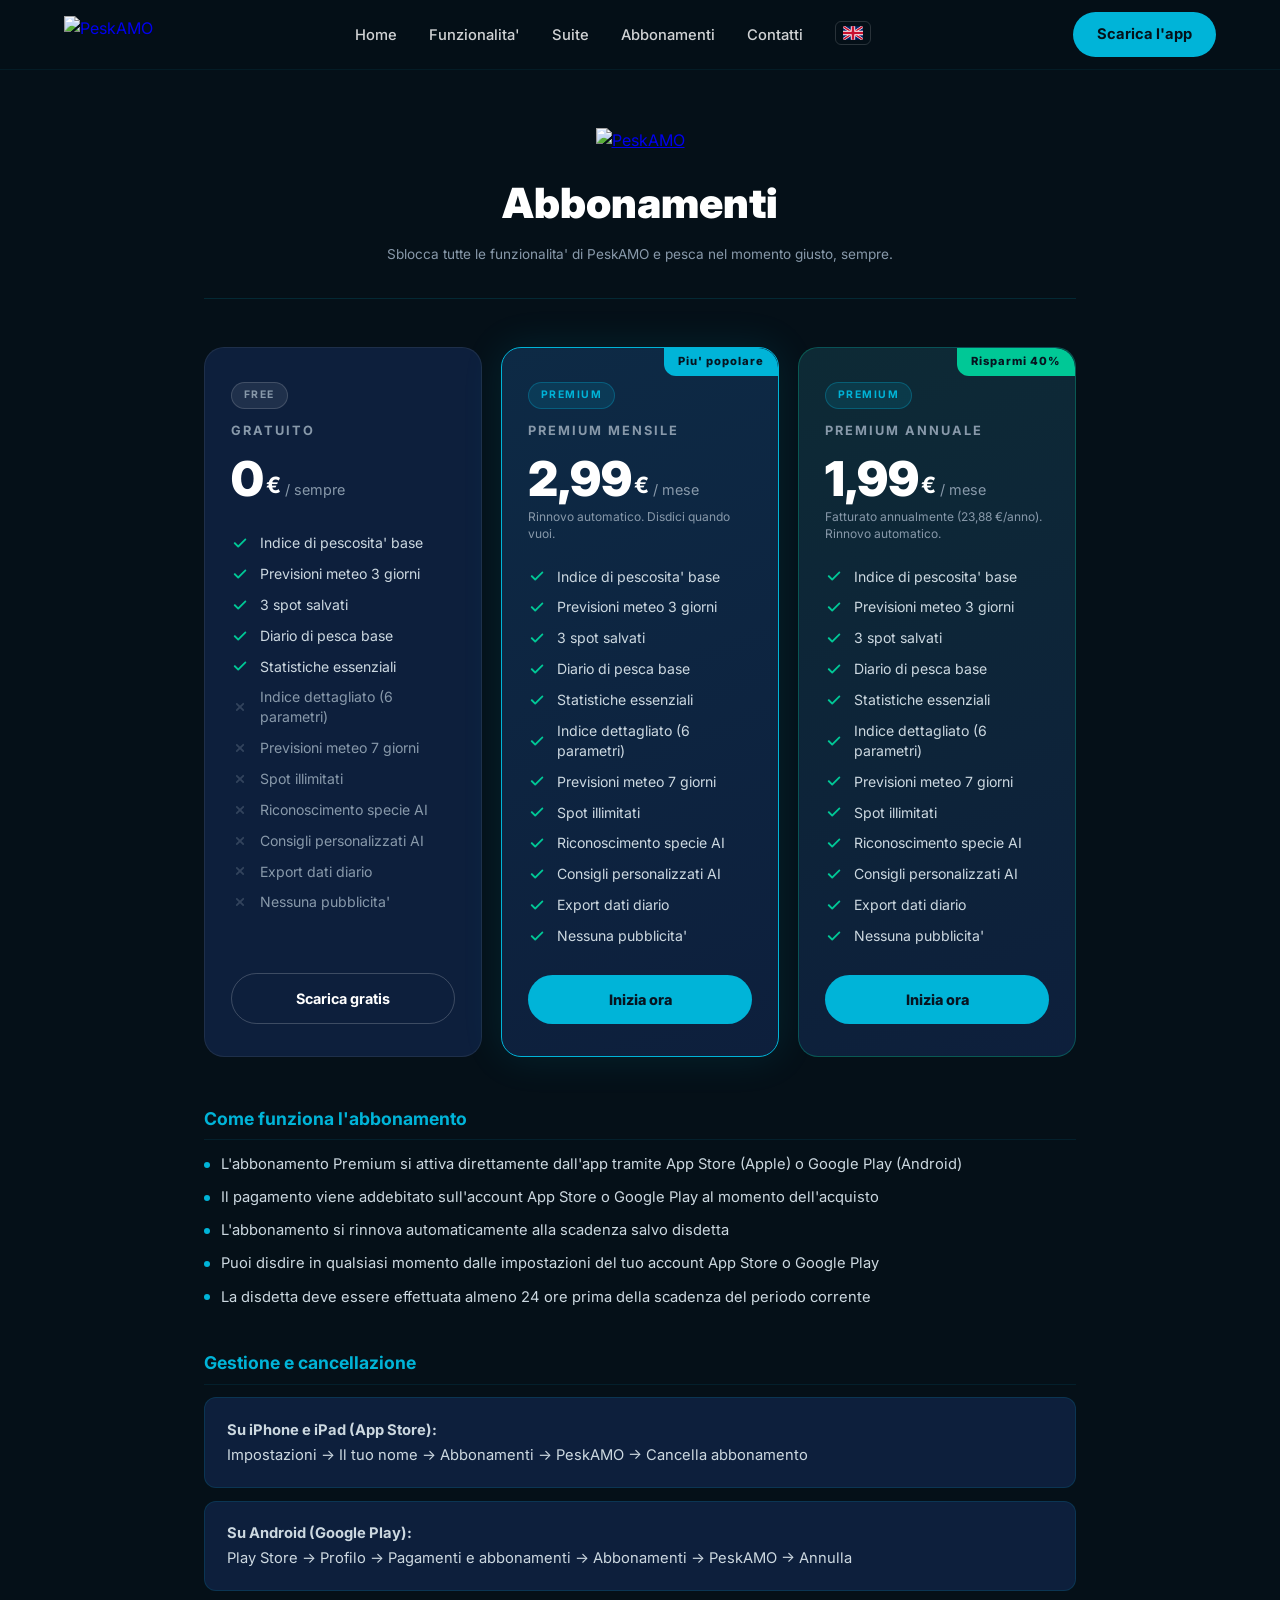
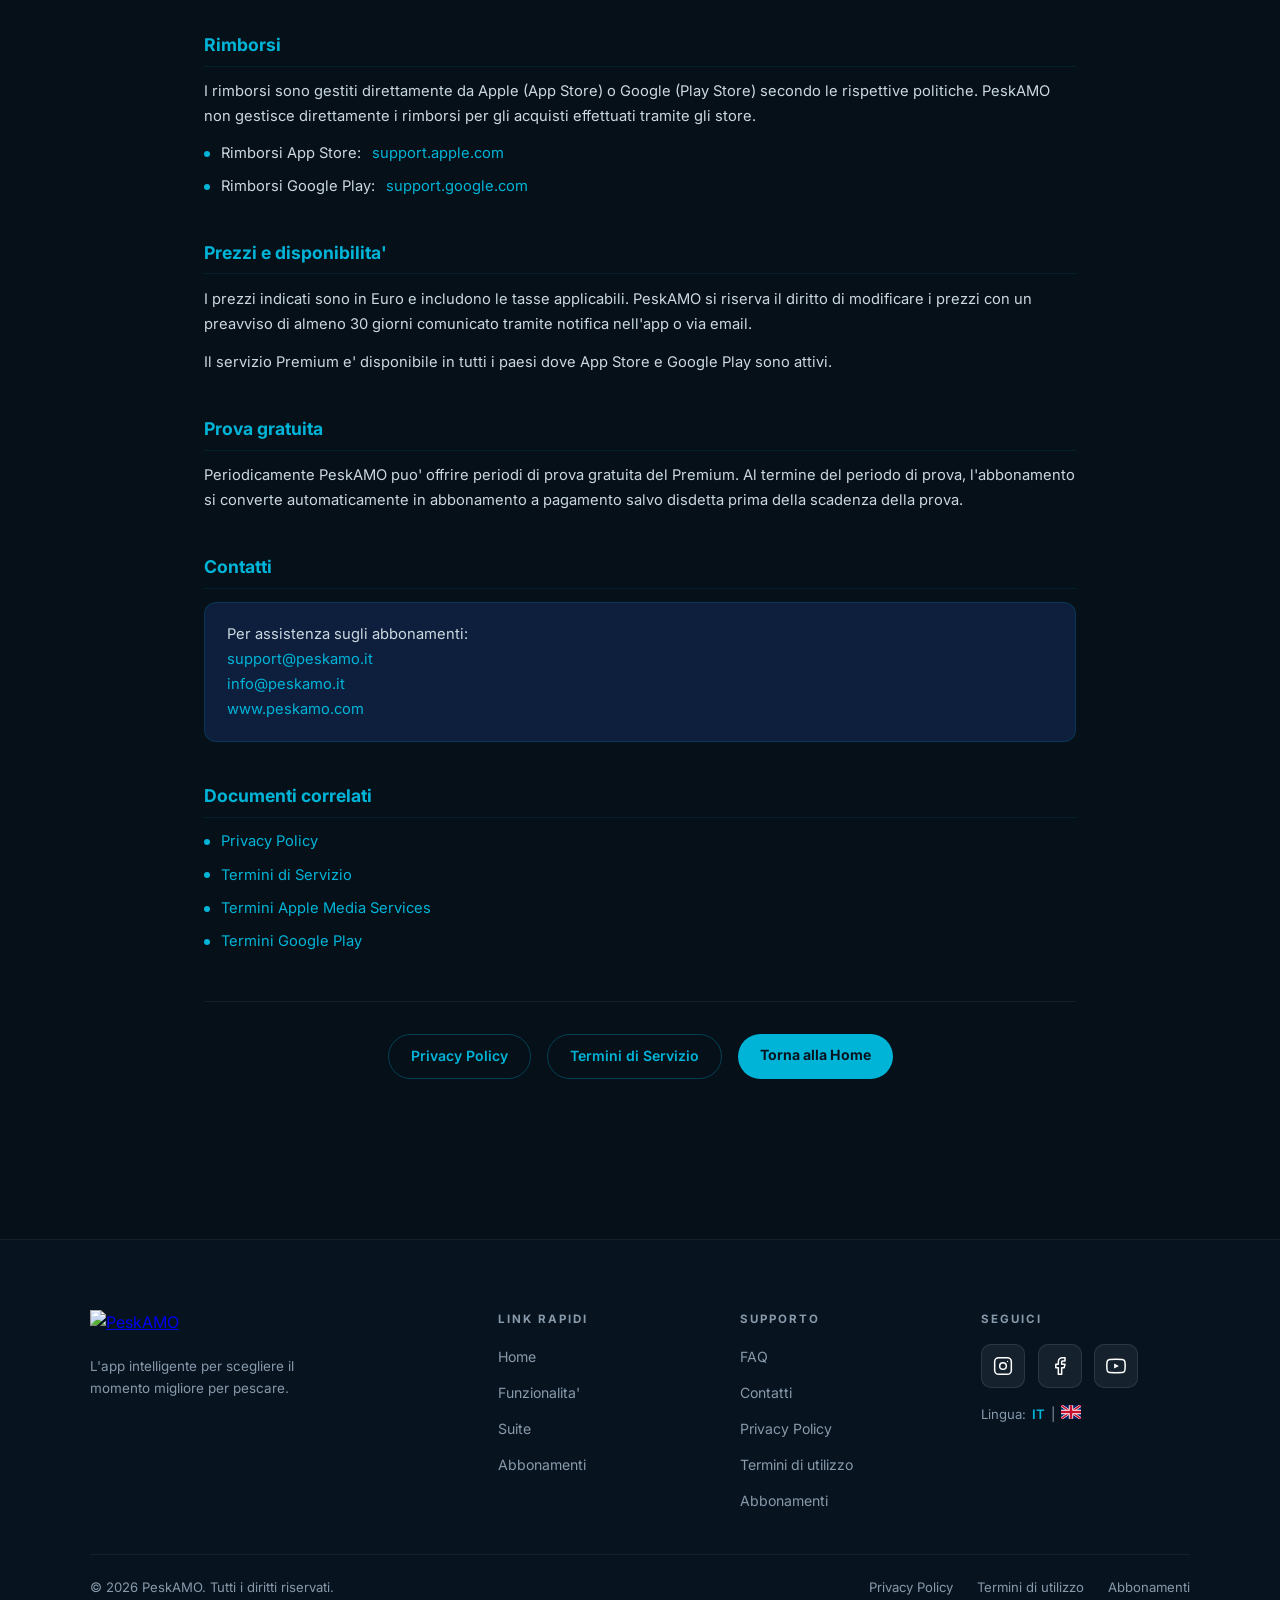
==== commit 0a6f10fa: "Update abbonamenti.html" ====
--- a/abbonamenti.html
+++ b/abbonamenti.html
@@ -15,17 +15,25 @@
   <!-- ══ NAVBAR ══ -->
   <nav id="navbar">
     <a href="index.html" class="nav-logo-wrap">
-      <span class="logo">
-        <span class="pesk">Pesk</span><span class="a">A</span><span class="m">M</span><span class="o">O</span>
-      </span>
-      <span class="logo-sub">Coast</span>
+      <img src="assets/peskamo-logo.png" alt="PeskAMO" />
     </a>
     <ul class="nav-links" id="navLinks">
       <li><a href="index.html">Home</a></li>
       <li><a href="index.html#features">Funzionalita'</a></li>
       <li><a href="index.html#ecosistema">Suite</a></li>
+      <li><a href="abbonamenti.html" class="active">Abbonamenti</a></li>
       <li><a href="index.html#contatti">Contatti</a></li>
-      <li><a href="en/subscriptions.html" class="lang-switch">EN</a></li>
+      <li>
+        <a href="en/subscriptions.html" class="lang-switch" aria-label="Switch to English">
+          <svg width="20" height="14" viewBox="0 0 60 40" xmlns="http://www.w3.org/2000/svg">
+            <rect width="60" height="40" fill="#012169"/>
+            <path d="M0,0 L60,40 M60,0 L0,40" stroke="#fff" stroke-width="8"/>
+            <path d="M0,0 L60,40 M60,0 L0,40" stroke="#C8102E" stroke-width="5"/>
+            <path d="M30,0 V40 M0,20 H60" stroke="#fff" stroke-width="13"/>
+            <path d="M30,0 V40 M0,20 H60" stroke="#C8102E" stroke-width="8"/>
+          </svg>
+        </a>
+      </li>
     </ul>
     <a href="index.html#hero" class="btn-cta">Scarica l'app</a>
     <div class="nav-hamburger" id="hamburger" onclick="toggleMenu()">
@@ -39,10 +47,9 @@
 
       <!-- HEADER -->
       <div class="legal-header">
-        <a href="index.html" class="logo legal-logo">
-          <span class="pesk">Pesk</span><span class="a">A</span><span class="m">M</span><span class="o">O</span>
+        <a href="index.html">
+          <img src="assets/peskamo-logo.png" alt="PeskAMO" class="footer-logo-img" />
         </a>
-        <div class="abb-premium-chip">PREMIUM</div>
         <h1>Abbonamenti</h1>
         <p class="legal-meta">Sblocca tutte le funzionalita' di PeskAMO e pesca nel momento giusto, sempre.</p>
       </div>
@@ -53,6 +60,7 @@
         <!-- PIANO GRATUITO -->
         <div class="abb-card">
           <div class="abb-card-header">
+            <span class="plan-chip free">FREE</span>
             <span class="abb-plan-name">Gratuito</span>
             <div class="abb-price">
               <span class="abb-price-amount">0</span>
@@ -81,6 +89,7 @@
         <div class="abb-card abb-card-featured">
           <div class="abb-badge-top">Piu' popolare</div>
           <div class="abb-card-header">
+            <span class="plan-chip premium">PREMIUM</span>
             <span class="abb-plan-name">Premium Mensile</span>
             <div class="abb-price">
               <span class="abb-price-amount">2,99</span>
@@ -110,6 +119,7 @@
         <div class="abb-card abb-card-annual">
           <div class="abb-badge-top abb-badge-save">Risparmi 40%</div>
           <div class="abb-card-header">
+            <span class="plan-chip premium">PREMIUM</span>
             <span class="abb-plan-name">Premium Annuale</span>
             <div class="abb-price">
               <span class="abb-price-amount">1,99</span>
@@ -217,10 +227,9 @@
   <footer>
     <div class="footer-top">
       <div class="footer-col footer-logo">
-        <a href="index.html" class="logo">
-          <span class="pesk">Pesk</span><span class="a">A</span><span class="m">M</span><span class="o">O</span>
+        <a href="index.html">
+          <img src="assets/peskamo-logo.png" alt="PeskAMO" class="footer-logo-img" />
         </a>
-        <span class="logo-sub" style="padding-left:0; margin-top:4px;">Coast</span>
         <p class="footer-desc">L'app intelligente per scegliere il momento migliore per pescare.</p>
       </div>
       <div class="footer-col">
@@ -264,11 +273,19 @@
             </svg>
           </a>
         </div>
-        <div class="footer-lang" style="margin-top:16px;">
-          <span style="color:#556677; font-size:13px; margin-right:8px;">Lingua:</span>
-          <a href="abbonamenti.html" style="color:#00B4D8; font-size:13px; font-weight:600; margin-right:6px;">IT</a>
-          <span style="color:#556677; font-size:13px;">|</span>
-          <a href="en/subscriptions.html" style="color:#556677; font-size:13px; margin-left:6px;">EN</a>
+        <div class="footer-lang">
+          <span>Lingua:</span>
+          <a href="abbonamenti.html" class="active-lang">IT</a>
+          <span>|</span>
+          <a href="en/subscriptions.html">
+            <svg width="20" height="14" viewBox="0 0 60 40" xmlns="http://www.w3.org/2000/svg">
+              <rect width="60" height="40" fill="#012169"/>
+              <path d="M0,0 L60,40 M60,0 L0,40" stroke="#fff" stroke-width="8"/>
+              <path d="M0,0 L60,40 M60,0 L0,40" stroke="#C8102E" stroke-width="5"/>
+              <path d="M30,0 V40 M0,20 H60" stroke="#fff" stroke-width="13"/>
+              <path d="M30,0 V40 M0,20 H60" stroke="#C8102E" stroke-width="8"/>
+            </svg>
+          </a>
         </div>
       </div>
     </div>
--- a/css/style.css
+++ b/css/style.css
@@ -40,11 +40,15 @@
   border-bottom: 1px solid rgba(0,180,216,0.08);
   transition: background 0.3s, border-color 0.3s;
 }
+nav.scrolled { background: rgba(5,16,24,0.99); border-color: rgba(0,180,216,0.15); }
 .nav-logo-wrap { display: flex; flex-direction: column; align-items: flex-start; text-decoration: none; }
-.nav-links { display: flex; gap: 2rem; list-style: none; }
+.nav-links { display: flex; gap: 2rem; list-style: none; align-items: center; }
 .nav-links a { color: rgba(255,255,255,0.82); text-decoration: none; font-size: 0.92rem; font-weight: 500; transition: color 0.2s; }
-.nav-links a:hover { color: var(--white); }
-.nav-links a.active { color: var(--primary); border-bottom: 2px solid var(--primary); padding-bottom: 3px; }
+.nav-links a:hover, .nav-links a.active { color: var(--primary); }
+.nav-links a.active { border-bottom: 2px solid var(--primary); padding-bottom: 3px; }
+.lang-switch { display: flex; align-items: center; border: 1px solid rgba(255,255,255,0.12); border-radius: 6px; padding: 3px 7px !important; transition: border-color 0.2s !important; }
+.lang-switch:hover { border-color: var(--primary) !important; }
+.lang-switch img { width: 20px; height: 14px; object-fit: cover; border-radius: 2px; display: block; }
 .btn-cta { background: var(--primary); color: #051018; font-weight: 700; padding: 11px 24px; border-radius: 50px; text-decoration: none; font-size: 0.92rem; transition: opacity 0.2s; white-space: nowrap; }
 .btn-cta:hover { opacity: 0.88; }
 .nav-hamburger { display: none; flex-direction: column; gap: 5px; cursor: pointer; padding: 4px; }
@@ -80,12 +84,9 @@
 .phone-left { width: 210px; height: 420px; left: 0; top: 90px; transform: rotate(-8deg); opacity: 0.55; z-index: 1; }
 .phone-center { width: 250px; height: 520px; left: 50%; top: 20px; transform: translateX(-50%); z-index: 3; border-color: rgba(0,180,216,0.5) !important; box-shadow: 0 30px 80px rgba(0,0,0,0.6), 0 0 40px rgba(0,180,216,0.08) !important; }
 .phone-right { width: 210px; height: 420px; right: 0; top: 90px; transform: rotate(8deg); opacity: 0.5; z-index: 1; }
-.phone .ph-icon { font-size: 2.2rem; opacity: 0.2; }
-.phone .ph-label { font-size: 0.75rem; font-weight: 700; }
-.phone .ph-note { font-size: 0.6rem; opacity: 0.35; font-weight: 400; text-transform: none; letter-spacing: 0; padding: 0 1rem; text-align: center; }
 
 /* ══ FEATURES ══ */
-#features { padding: 60px 5%; background: var(--bg-card); margin: -30px 3% 0; border-radius: var(--radius-lg); position: relative; z-index: 10; box-shadow: 0 -10px 40px rgba(0,0,0,0.3); }
+#features { padding: 60px 5%; background: var(--bg-card); margin: -30px 3% 0; border-radius: var(--radius-lg); position: relative; z-index: 10; box-shadow: 0 -10px 40px rgba(0,0,0,0.3); scroll-margin-top: 70px; }
 .features-grid { display: grid; grid-template-columns: repeat(6, 1fr); gap: 1.5rem; max-width: 1100px; margin: 0 auto; }
 .feature-item { text-align: center; padding: 0.5rem; }
 .feature-icon { width: 68px; height: 68px; border-radius: 18px; background: rgba(0,180,216,0.07); border: 1px solid rgba(0,180,216,0.15); display: flex; align-items: center; justify-content: center; margin: 0 auto 1rem; transition: background 0.2s, border-color 0.2s; }
@@ -93,26 +94,33 @@
 .feature-item h3 { font-size: 0.72rem; font-weight: 700; letter-spacing: 1.8px; text-transform: uppercase; margin-bottom: 0.5rem; color: var(--white); }
 .feature-item p { font-size: 0.8rem; color: var(--text-muted); line-height: 1.55; }
 
-/* ══ ECOSISTEMA ══ */
-#ecosistema { padding: 90px 5% 70px; background: var(--bg); }
+/* ══ ECOSISTEMA / SUITE ══ */
+#ecosistema { padding: 90px 5% 70px; background: var(--bg); scroll-margin-top: 70px; }
 .section-title { text-align: center; margin-bottom: 0.5rem; }
-.section-title h2 { font-size: clamp(1.6rem, 3vw, 2rem); font-weight: 800; letter-spacing: 1px; text-transform: uppercase; }
-.section-title p { color: var(--text-muted); font-size: 0.95rem; margin-top: 0.5rem; }
+.section-title-suite { display: flex; align-items: center; justify-content: center; gap: 0.6rem; margin-bottom: 0.5rem; }
+.section-title-suite img { height: 36px; width: auto; object-fit: contain; }
+.section-title-suite .suite-label { font-size: clamp(1.6rem, 3vw, 2rem); font-weight: 800; letter-spacing: 1px; text-transform: uppercase; color: var(--white); }
+.section-title p { color: var(--text-muted); font-size: 0.95rem; margin-top: 0.5rem; text-align: center; }
 .eco-grid { display: grid; grid-template-columns: repeat(4, 1fr); gap: 1rem; max-width: 1100px; margin: 2.5rem auto 1.5rem; }
 .eco-card { background: var(--bg-card); border-radius: var(--radius-lg); overflow: hidden; border: 1px solid rgba(255,255,255,0.06); display: flex; flex-direction: column; transition: transform 0.25s, border-color 0.25s; }
 .eco-card:hover { transform: translateY(-5px); border-color: rgba(0,180,216,0.22); }
-.eco-img-placeholder { height: 240px; background: linear-gradient(160deg, #0a2040, #0d3050); display: flex; flex-direction: column; align-items: flex-start; justify-content: flex-end; padding: 1rem; position: relative; overflow: hidden; }
-.eco-img-placeholder .ph-icon-lg { position: absolute; top: 50%; left: 50%; transform: translate(-50%, -55%); font-size: 3rem; opacity: 0.15; }
-.eco-img-placeholder .ph-label { font-size: 0.62rem; color: rgba(0,180,216,0.45); font-weight: 600; letter-spacing: 1px; text-transform: uppercase; margin-top: 0.3rem; }
-.eco-card-logo-overlay { display: flex; align-items: center; gap: 0.5rem; position: relative; z-index: 2; }
-.eco-card-logo-overlay .logo { font-size: 1.2rem; letter-spacing: -0.5px; }
-.eco-card-logo-overlay .env-label { font-size: 0.75rem; color: var(--primary); font-weight: 700; font-style: italic; letter-spacing: 0.5px; }
+.eco-img-real { height: 240px; background-size: cover; background-position: center; background-repeat: no-repeat; display: flex; flex-direction: column; align-items: flex-start; justify-content: space-between; padding: 1rem; position: relative; overflow: hidden; }
+.eco-img-real::before { content: ''; position: absolute; inset: 0; background: linear-gradient(to top, rgba(5,16,24,0.85) 0%, rgba(5,16,24,0.1) 60%); z-index: 1; }
+.eco-img-top { position: relative; z-index: 2; display: flex; align-items: center; }
+.eco-img-top img { height: 32px; width: auto; object-fit: contain; filter: brightness(1.1); }
+.eco-img-bottom { position: relative; z-index: 2; display: flex; align-items: center; }
+.eco-img-bottom img { height: 28px; width: auto; object-fit: contain; filter: brightness(1.1); }
 .eco-card-body { padding: 1rem 1.2rem 1.4rem; flex: 1; display: flex; flex-direction: column; }
 .eco-card-body p { font-size: 0.85rem; color: var(--text-muted); margin-bottom: 1rem; flex: 1; line-height: 1.5; }
 .btn-available { background: var(--primary); color: #051018; font-weight: 700; padding: 11px; border-radius: 50px; text-align: center; text-decoration: none; font-size: 0.85rem; display: block; transition: opacity 0.2s; }
 .btn-available:hover { opacity: 0.85; }
 .btn-coming { background: transparent; color: var(--white); font-weight: 600; padding: 11px; border-radius: 50px; text-align: center; border: 1px solid rgba(255,255,255,0.18); font-size: 0.85rem; display: block; }
 .eco-note { text-align: center; color: var(--text-muted); font-size: 0.88rem; margin-top: 0.8rem; }
+
+/* ══ CHIP PIANI ══ */
+.plan-chip { display: inline-block; font-size: 0.65rem; font-weight: 700; letter-spacing: 1.5px; text-transform: uppercase; padding: 4px 12px; border-radius: 50px; margin-bottom: 0.8rem; }
+.plan-chip.free { background: rgba(255,255,255,0.08); color: var(--text-muted); border: 1px solid rgba(255,255,255,0.15); }
+.plan-chip.premium { background: rgba(0,180,216,0.12); color: var(--primary); border: 1px solid rgba(0,180,216,0.3); }
 
 /* ══ NEWSLETTER ══ */
 #newsletter { padding: 64px 5%; background: linear-gradient(135deg, #0d2040 0%, #0d1f3c 100%); margin: 0 3%; border-radius: var(--radius-lg); border: 1px solid rgba(0,180,216,0.08); }
@@ -125,7 +133,6 @@
 .newsletter-form input::placeholder { color: var(--text-muted); }
 .newsletter-form button { background: var(--primary); color: #051018; font-weight: 700; padding: 14px 28px; border-radius: 50px; border: none; cursor: pointer; font-size: 0.9rem; transition: opacity 0.2s; white-space: nowrap; font-family: var(--font); margin: 4px; }
 .newsletter-form button:hover { opacity: 0.88; }
-
 /* ══ FOOTER ══ */
 footer { padding: 70px 5% 30px; background: var(--bg-deep); border-top: 1px solid rgba(255,255,255,0.05); margin-top: 80px; }
 .footer-top { display: grid; grid-template-columns: 1.8fr 1fr 1fr 1fr; gap: 2rem; max-width: 1100px; margin: 0 auto 2.5rem; }
@@ -143,6 +150,12 @@
 .footer-bottom-links { display: flex; gap: 1.5rem; flex-wrap: wrap; }
 .footer-bottom-links a { color: var(--text-muted); text-decoration: none; font-size: 0.82rem; transition: color 0.2s; }
 .footer-bottom-links a:hover { color: var(--primary); }
+.footer-lang { display: flex; align-items: center; gap: 6px; margin-top: 1rem; flex-wrap: wrap; }
+.footer-lang span { color: var(--text-muted); font-size: 0.82rem; }
+.footer-lang a { font-size: 0.82rem; text-decoration: none; transition: color 0.2s; color: var(--text-muted); }
+.footer-lang a:hover { color: var(--primary); }
+.footer-lang a.active-lang { color: var(--primary); font-weight: 600; }
+.footer-lang .flag-icon { width: 20px; height: 14px; object-fit: cover; border-radius: 2px; display: inline-block; vertical-align: middle; }
 
 /* ══ ANIMAZIONI ══ */
 .fade-in { opacity: 0; transform: translateY(22px); transition: opacity 0.55s ease, transform 0.55s ease; }
@@ -187,6 +200,8 @@
   .nav-links { display: none; flex-direction: column; position: absolute; top: 70px; left: 0; right: 0; background: rgba(5,16,24,0.98); padding: 1.5rem 5%; gap: 1.2rem; border-bottom: 1px solid rgba(0,180,216,0.1); }
   .nav-links.open { display: flex; }
   .nav-hamburger { display: flex; }
+  .lang-switch { align-self: flex-start; }
+  .section-title-suite { flex-wrap: wrap; }
 }
 
 /* ══ RESPONSIVE 480px ══ */
@@ -199,17 +214,15 @@
   .phone-center { width: 165px; height: 340px; }
   .phone-left { width: 135px; height: 270px; top: 60px; }
   .phone-right { width: 135px; height: 270px; top: 60px; }
-}
-
+  .footer-lang { margin-top: 12px; }
+  .section-title-suite img { height: 28px; }
+}
 /* ══ IMMAGINI REALI ══ */
-.phone img {
-  width: 100%;
-  height: 100%;
-  object-fit: cover;
-  border-radius: 34px;
-  display: block;
-}
-
+.phone { overflow: hidden; }
+.phone img { width: 100%; height: 100%; object-fit: cover; border-radius: 34px; display: block; }
+.phone span { display: none; }
+
+/* ══ ECO CARD IMMAGINE ══ */
 .eco-img-real {
   height: 240px;
   background-size: cover;
@@ -218,7 +231,7 @@
   display: flex;
   flex-direction: column;
   align-items: flex-start;
-  justify-content: flex-end;
+  justify-content: space-between;
   padding: 1rem;
   position: relative;
   overflow: hidden;
@@ -230,21 +243,18 @@
   background: linear-gradient(to top, rgba(5,16,24,0.85) 0%, rgba(5,16,24,0.1) 60%);
   z-index: 1;
 }
-.eco-img-real .eco-card-logo-overlay {
-  position: relative;
-  z-index: 2;
-}
-/* ══ FIX PHONE TEXT ══ */
-.phone { overflow: hidden; }
-.phone span { display: none; }
-.phone img { width: 100%; height: 100%; object-fit: cover; border-radius: 34px; display: block; }
-/* ══ NAV LOGO IMG ══ */
-.nav-logo-img { height: 40px; width: auto; object-fit: contain; }
-
-/* ══ ECO LOGO ══ */
-.eco-logo-text { font-size: 1.1rem; letter-spacing: -0.5px; }
-.eco-logo-img { height: 26px; width: auto; object-fit: contain; filter: brightness(1.1); }
-.eco-env-icon { width: 36px; height: 36px; background: rgba(255,255,255,0.12); border: 1px solid rgba(255,255,255,0.2); border-radius: 10px; display: flex; align-items: center; justify-content: center; flex-shrink: 0; backdrop-filter: blur(4px); }
+.eco-img-top { position: relative; z-index: 2; display: flex; align-items: center; }
+.eco-img-top img { height: 32px; width: auto; object-fit: contain; filter: brightness(1.1) drop-shadow(0 1px 4px rgba(0,0,0,0.4)); }
+.eco-img-bottom { position: relative; z-index: 2; display: flex; align-items: center; }
+.eco-img-bottom img { height: 28px; width: auto; object-fit: contain; filter: brightness(1.1) drop-shadow(0 1px 4px rgba(0,0,0,0.4)); }
+
+/* ══ NAVBAR LOGO IMG ══ */
+.nav-logo-wrap img { height: 38px; width: auto; object-fit: contain; display: block; }
 
 /* ══ FOOTER LOGO IMG ══ */
 .footer-logo-img { height: 36px; width: auto; object-fit: contain; margin-bottom: 0.5rem; }
+
+/* ══ SWITCHER BANDIERA ══ */
+.lang-switch { display: inline-flex; align-items: center; justify-content: center; border: 1px solid rgba(255,255,255,0.15); border-radius: 6px; padding: 4px 7px !important; transition: border-color 0.2s, box-shadow 0.2s; text-decoration: none; }
+.lang-switch:hover { border-color: var(--primary) !important; box-shadow: 0 0 0 2px rgba(0,180,216,0.15); }
+.lang-switch svg { display: block; border-radius: 2px; overflow: hidden; }
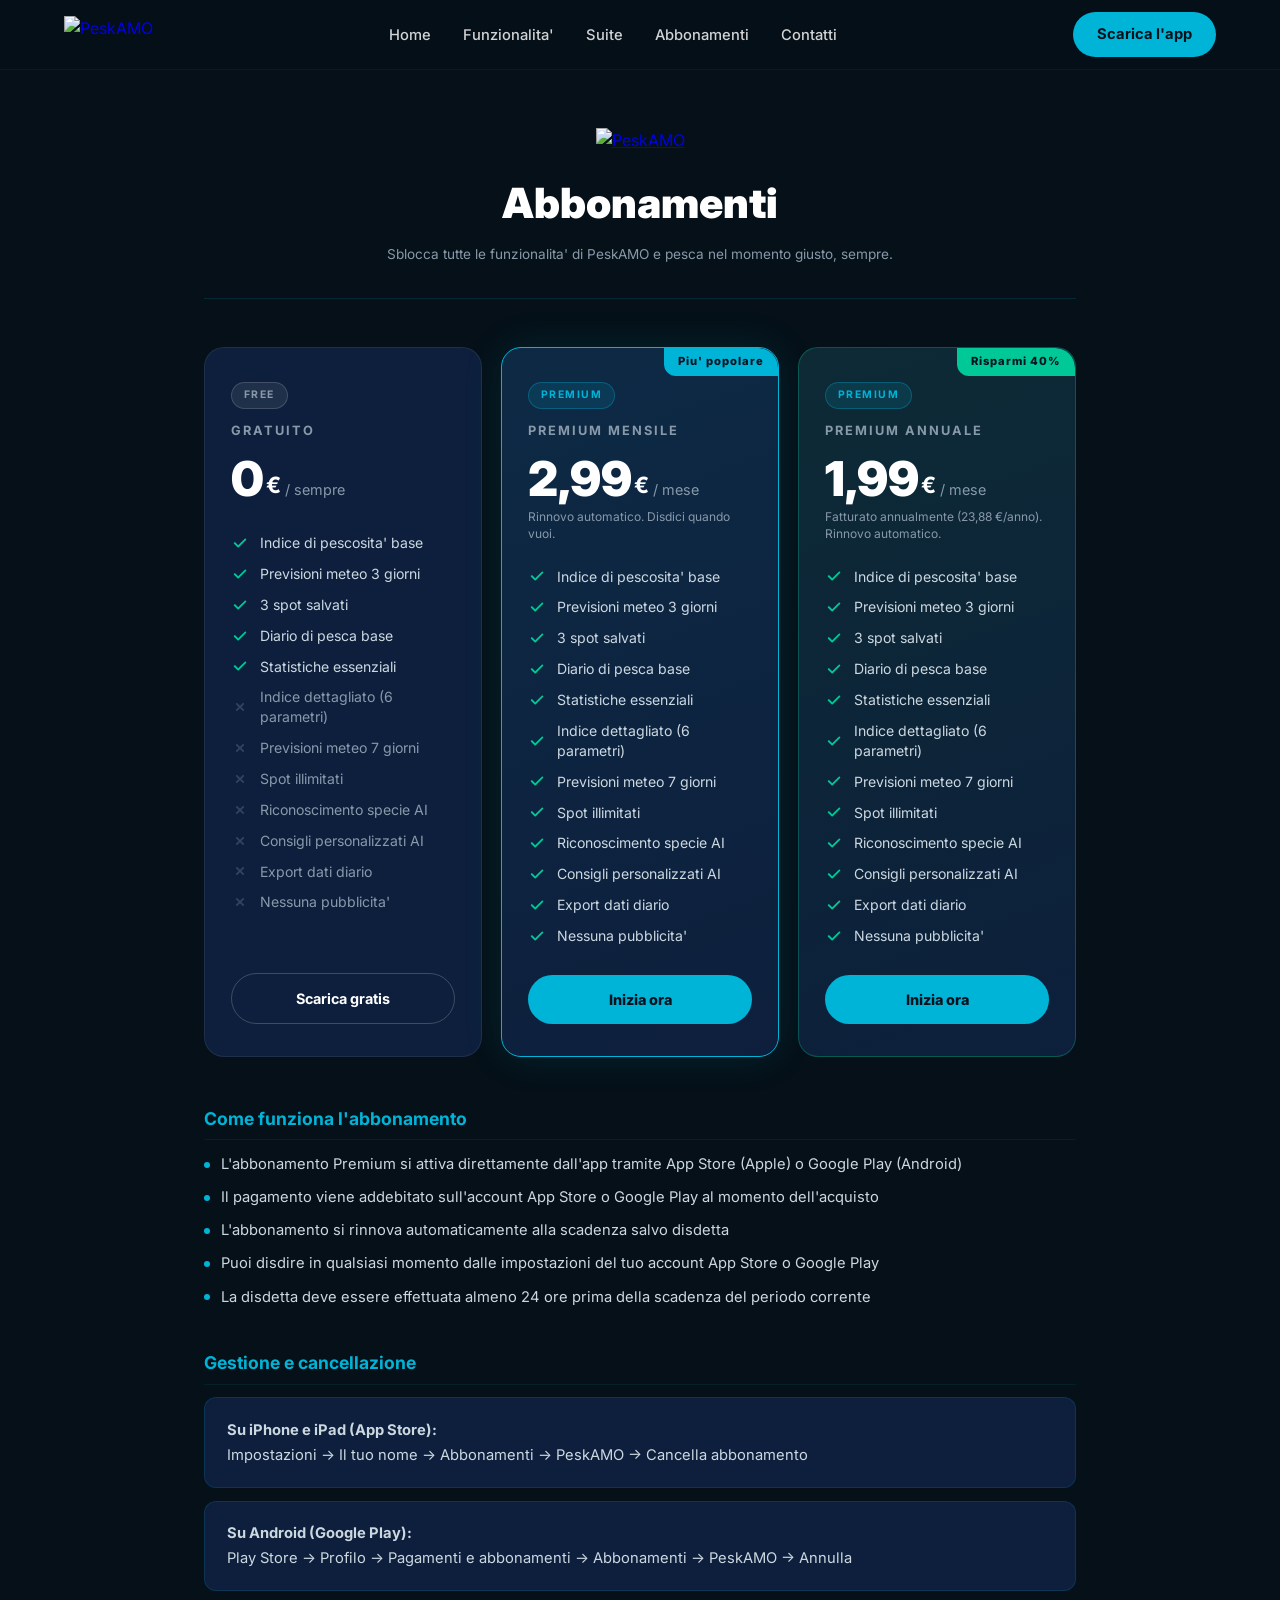
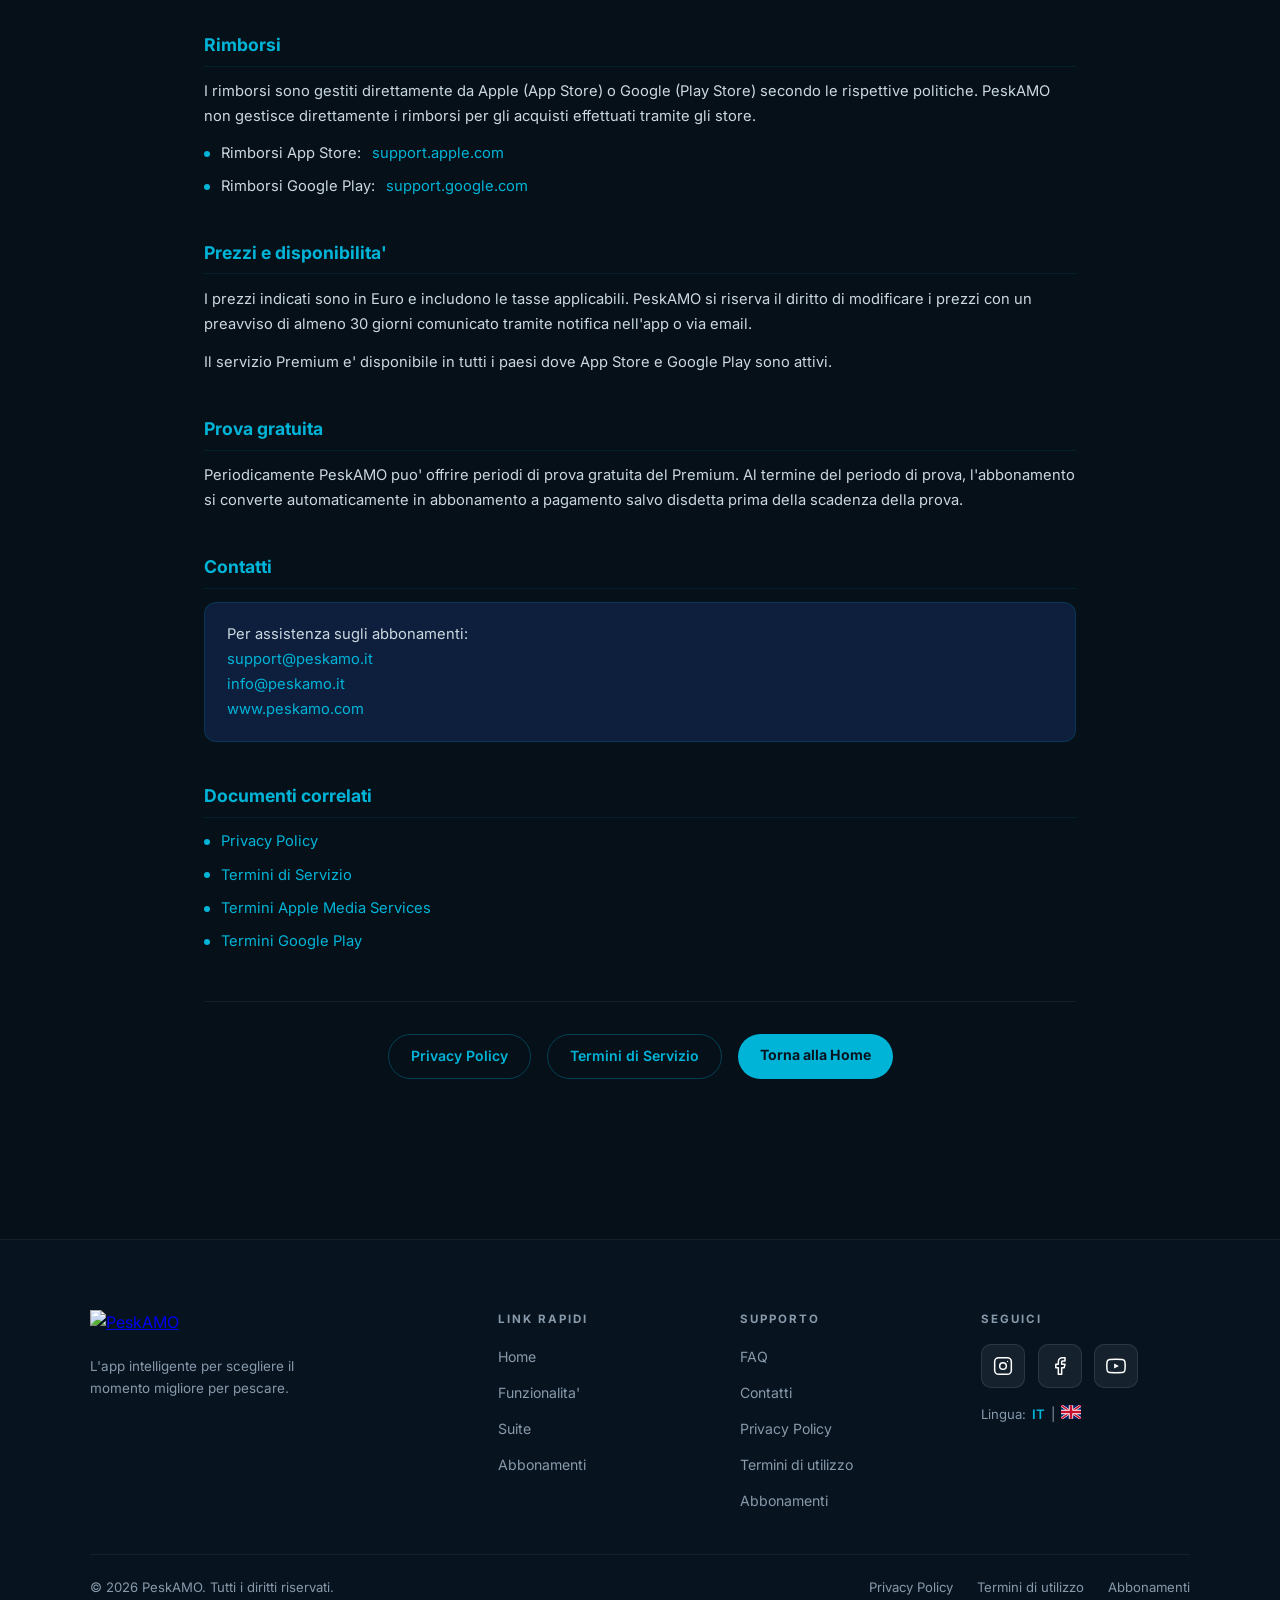
==== commit c839db46: "Update abbonamenti.html" ====
--- a/abbonamenti.html
+++ b/abbonamenti.html
@@ -23,6 +23,9 @@
       <li><a href="index.html#ecosistema">Suite</a></li>
       <li><a href="abbonamenti.html" class="active">Abbonamenti</a></li>
       <li><a href="index.html#contatti">Contatti</a></li>
+
+      
+           <!-- EN — da abilitare quando il sito inglese sara' pronto
       <li>
         <a href="en/subscriptions.html" class="lang-switch" aria-label="Switch to English">
           <svg width="20" height="14" viewBox="0 0 60 40" xmlns="http://www.w3.org/2000/svg">
@@ -34,6 +37,9 @@
           </svg>
         </a>
       </li>
+      -->
+
+      
     </ul>
     <a href="index.html#hero" class="btn-cta">Scarica l'app</a>
     <div class="nav-hamburger" id="hamburger" onclick="toggleMenu()">
--- a/css/legal.css
+++ b/css/legal.css
@@ -8,7 +8,8 @@
 .legal-container { max-width: 800px; margin: 0 auto; padding: 60px 5% 80px; }
 
 .legal-header { text-align: center; margin-bottom: 3rem; padding-bottom: 2rem; border-bottom: 1px solid rgba(0,180,216,0.15); }
-.legal-logo { font-size: 2.2rem; margin-bottom: 1rem; }
+.legal-logo { display: inline-block; margin-bottom: 1rem; }
+.legal-logo img { height: 40px; width: auto; object-fit: contain; display: block; }
 .legal-header h1 { font-size: clamp(1.8rem, 4vw, 2.6rem); font-weight: 900; margin: 0.5rem 0; }
 .legal-meta { color: var(--text-muted); font-size: 0.85rem; margin-top: 0.5rem; }
 
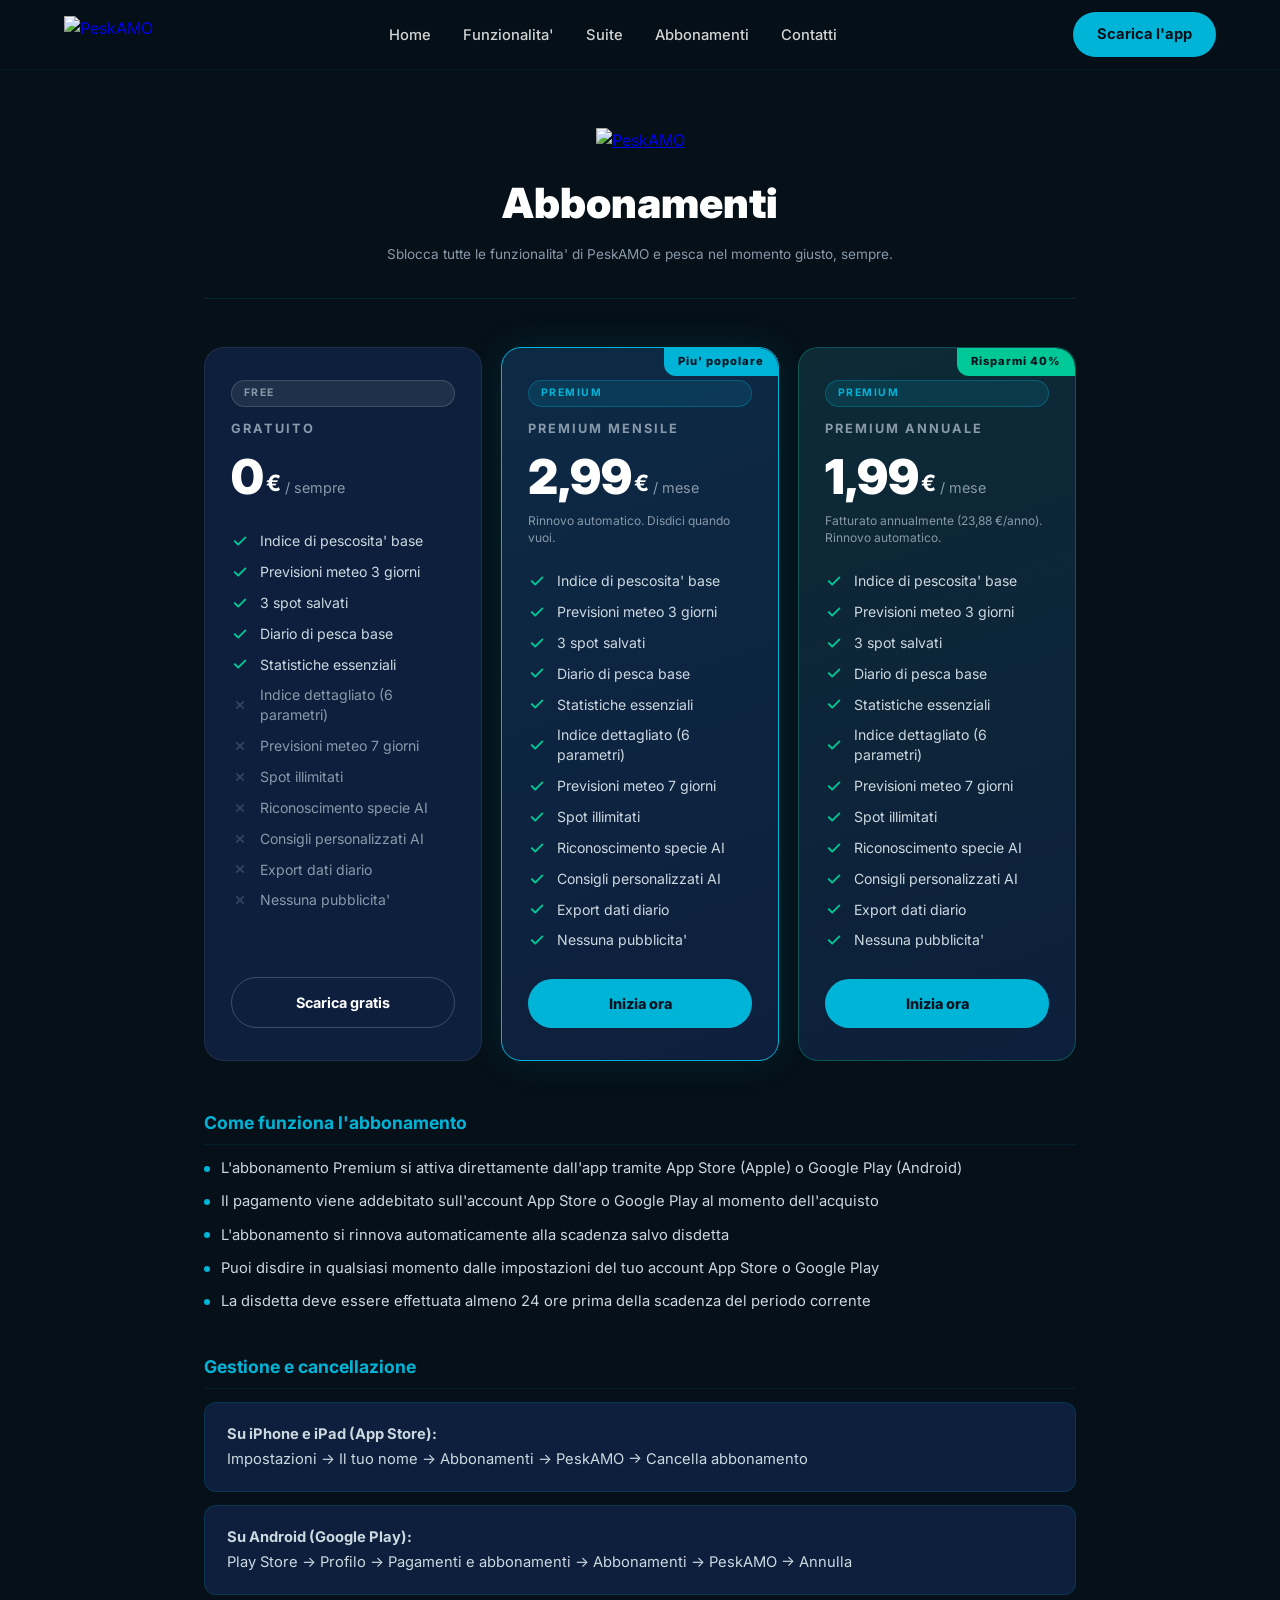
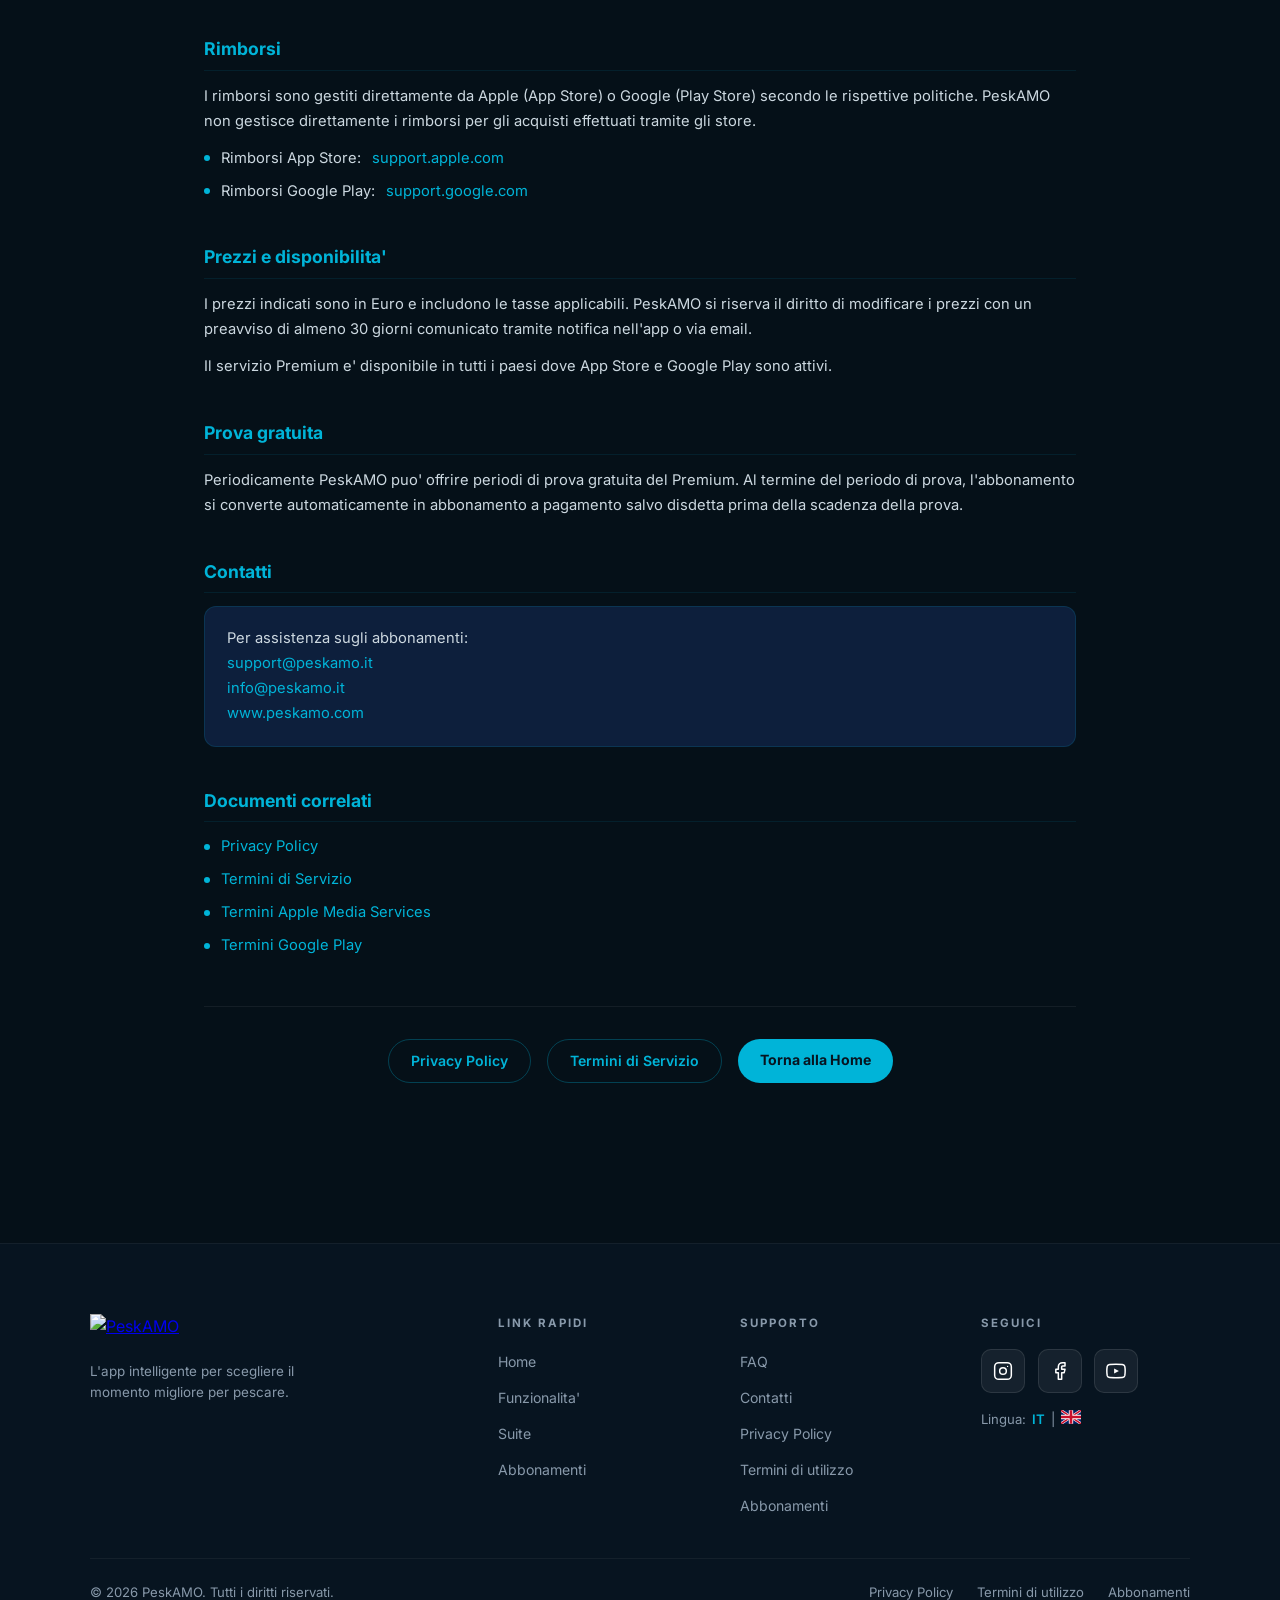
==== commit b89e4df7: "Update abbonamenti.html" ====
--- a/abbonamenti.html
+++ b/abbonamenti.html
@@ -250,7 +250,7 @@
       <div class="footer-col">
         <h4>Supporto</h4>
         <ul>
-          <li><a href="#">FAQ</a></li>
+          <li><a href="faq.html">FAQ</a></li>
           <li><a href="mailto:support@peskamo.it">Contatti</a></li>
           <li><a href="privacy.html">Privacy Policy</a></li>
           <li><a href="termini.html">Termini di utilizzo</a></li>
--- a/css/abbonamenti.css
+++ b/css/abbonamenti.css
@@ -4,14 +4,8 @@
 
 .abb-container { max-width: 1000px; }
 
-/* ── CHIP PREMIUM ── */
-.abb-premium-chip {
-  display: inline-block;
-  background: linear-gradient(135deg, #A855F7, #7C3AED);
-  color: var(--white); font-size: 0.7rem; font-weight: 800;
-  letter-spacing: 2px; padding: 4px 14px; border-radius: 50px;
-  margin-bottom: 0.8rem;
-}
+/* ── CHIP PREMIUM — rimossa, sostituita da .plan-chip in style.css ── */
+
 
 /* ── PIANI GRID ── */
 .abb-plans {
@@ -50,7 +44,7 @@
 .abb-badge-save { background: var(--success); }
 
 /* ── CARD HEADER ── */
-.abb-card-header { margin-bottom: 1.5rem; }
+.abb-card-header { margin-bottom: 1.5rem; display: flex; flex-direction: column; }
 .abb-plan-name { font-size: 0.8rem; font-weight: 700; letter-spacing: 2px; text-transform: uppercase; color: var(--text-muted); display: block; margin-bottom: 0.8rem; }
 .abb-price { display: flex; align-items: flex-end; gap: 2px; line-height: 1; margin-bottom: 0.4rem; }
 .abb-price-amount { font-size: 3rem; font-weight: 900; color: var(--white); }
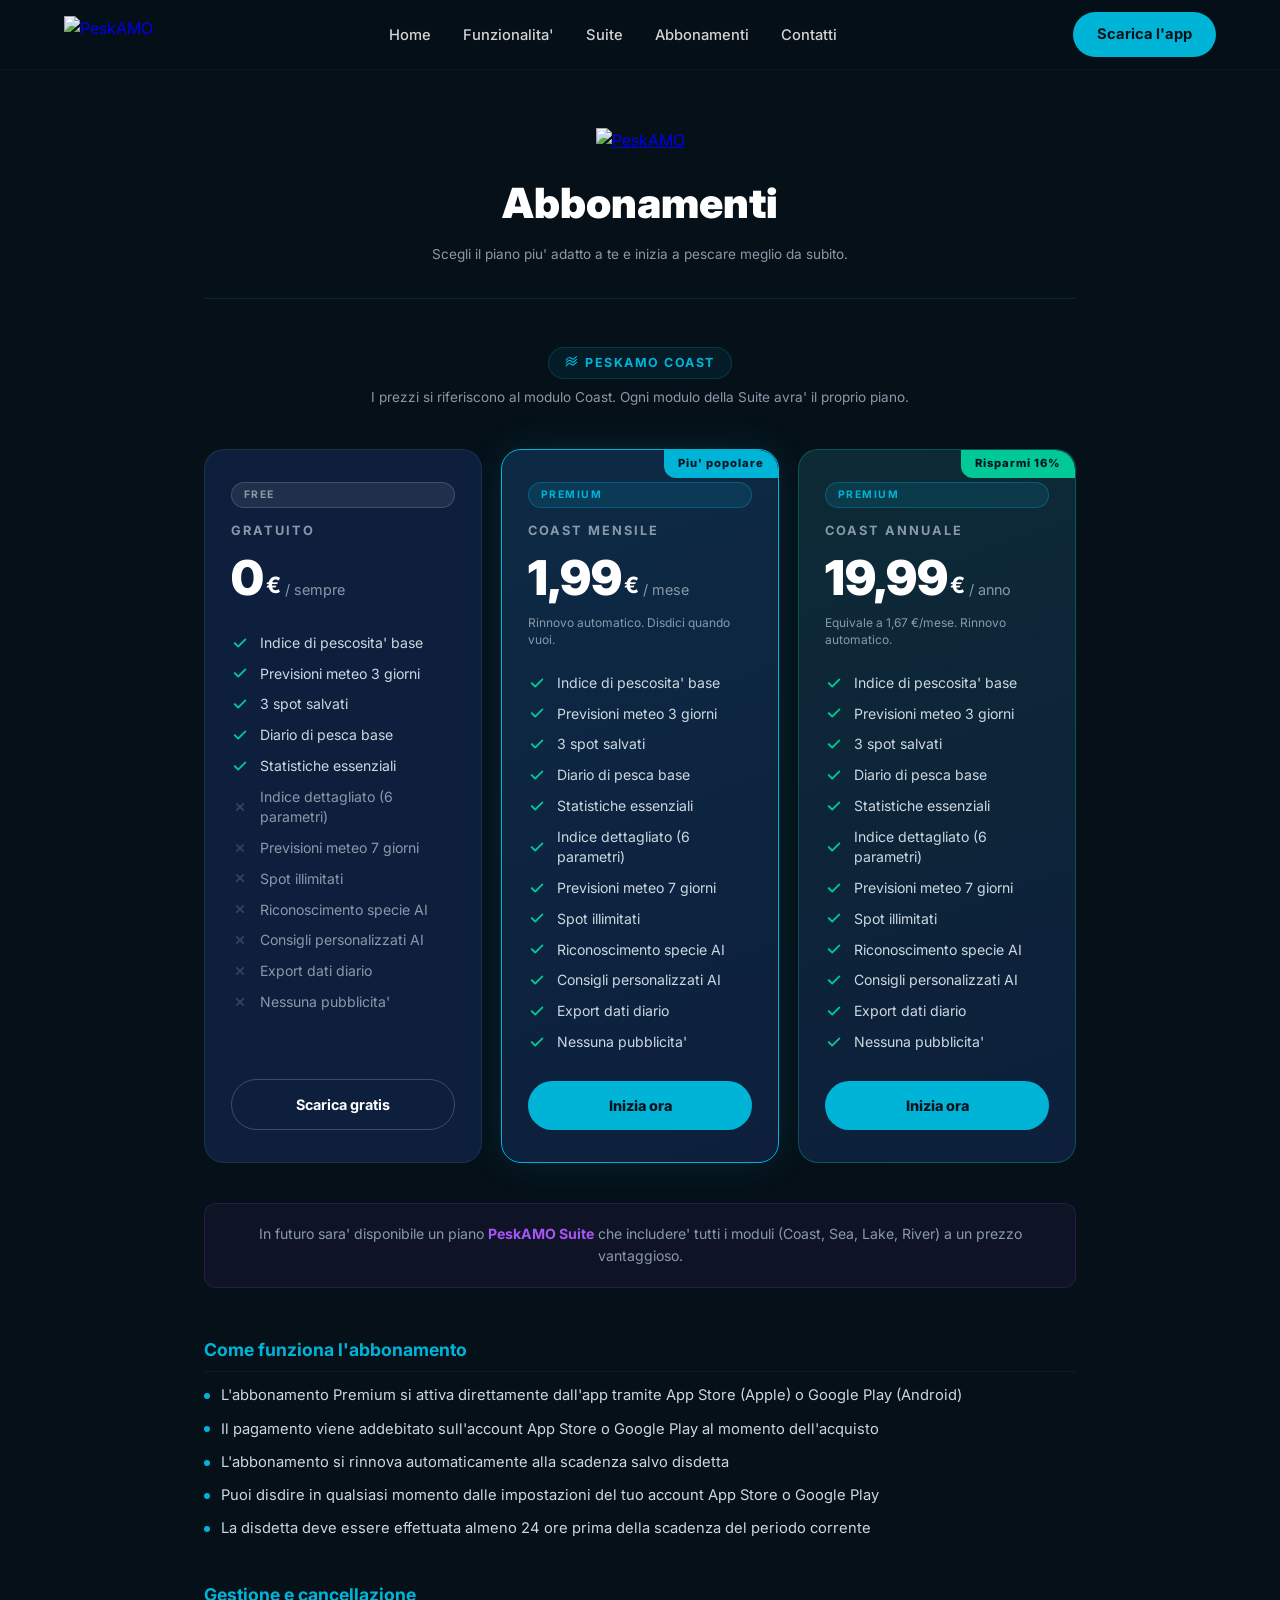
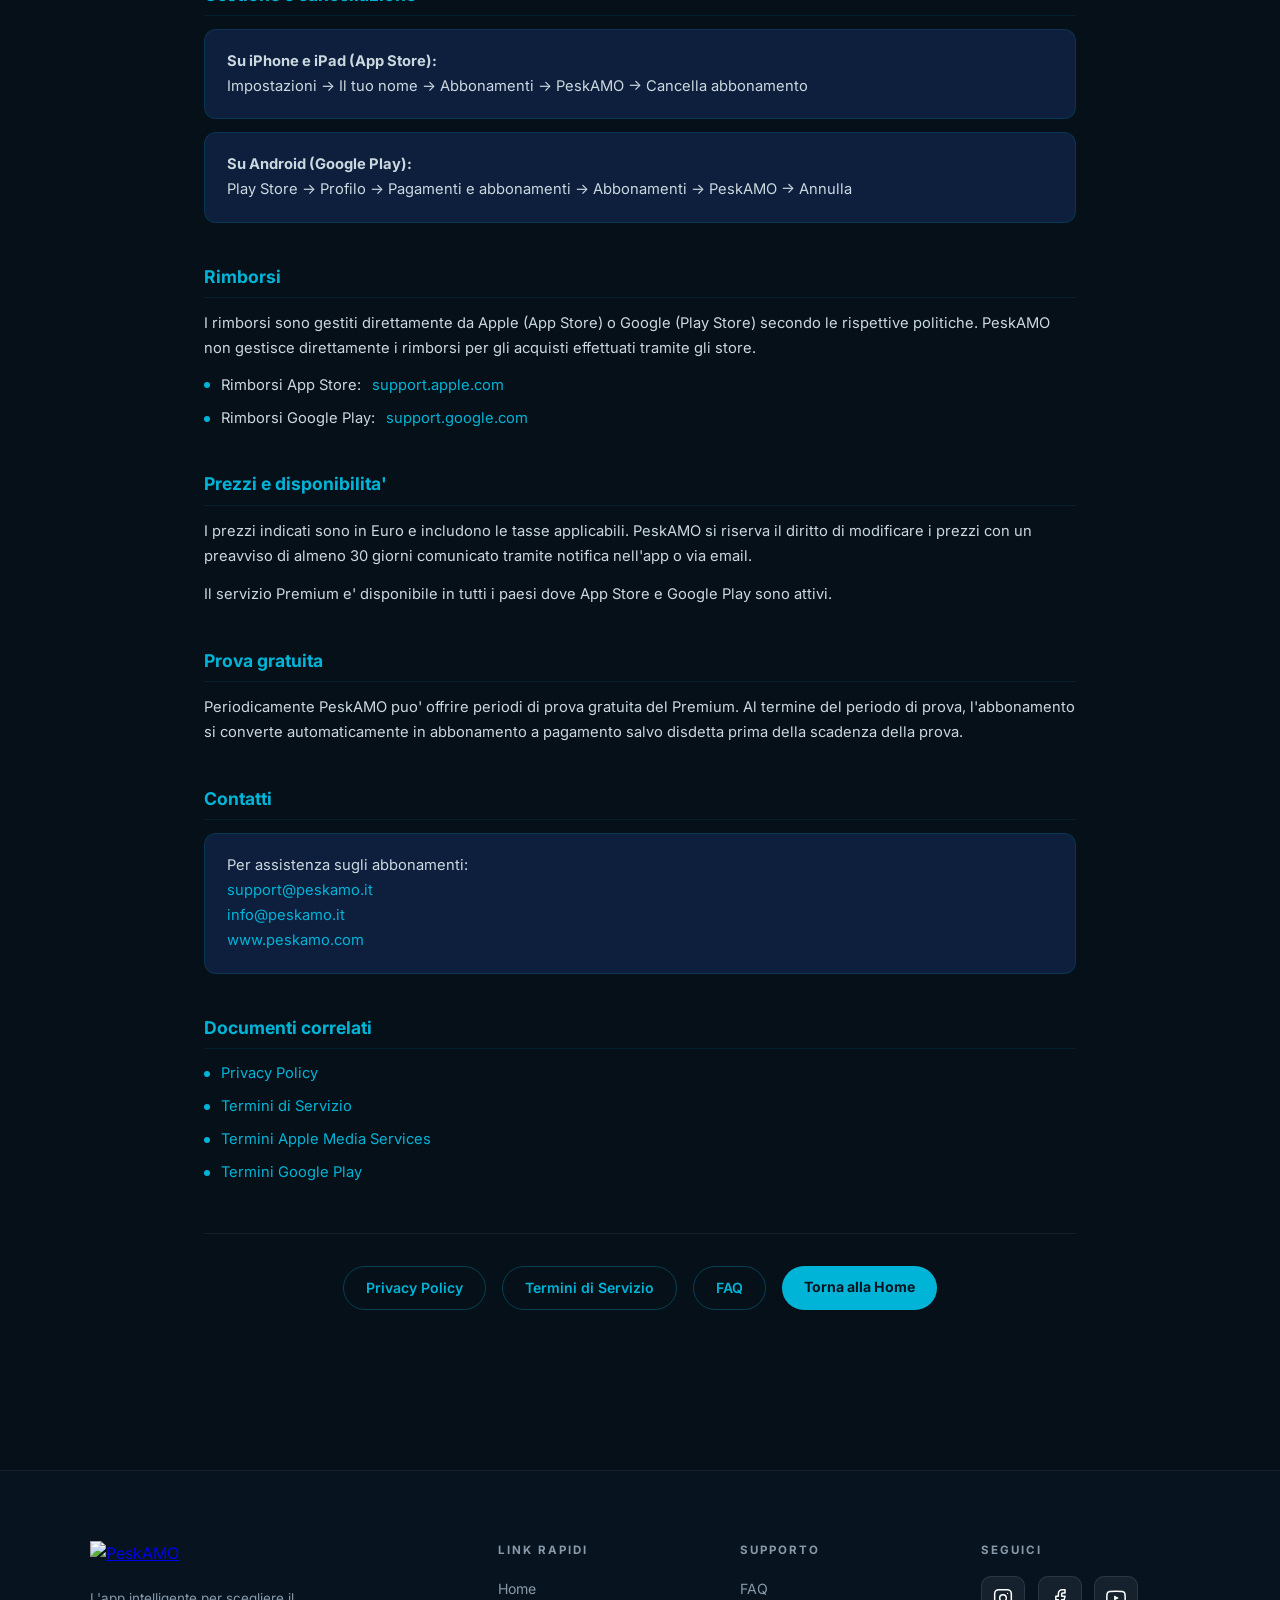
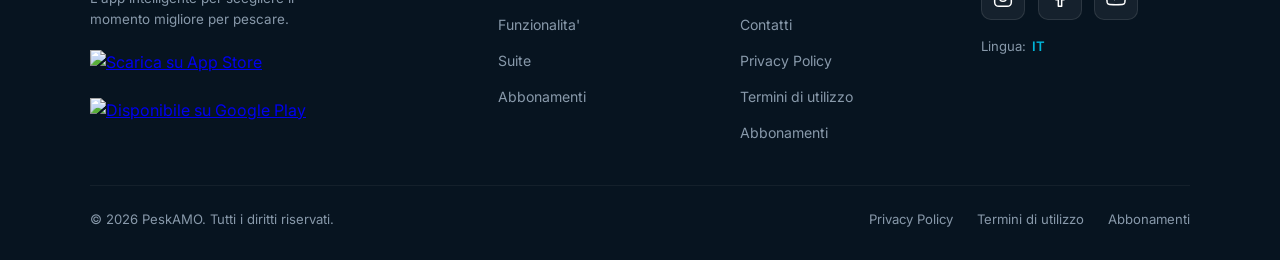
==== commit 2ac9dc63: "Update abbonamenti.html" ====
--- a/abbonamenti.html
+++ b/abbonamenti.html
@@ -3,7 +3,7 @@
 <head>
   <meta charset="UTF-8" />
   <meta name="viewport" content="width=device-width, initial-scale=1.0" />
-  <meta name="description" content="Abbonamenti PeskAMO Premium — Sblocca tutte le funzionalita' e pesca nel momento giusto, sempre." />
+  <meta name="description" content="Abbonamenti PeskAMO Coast Premium — Sblocca tutte le funzionalita' e pesca nel momento giusto, sempre." />
   <title>Abbonamenti — PeskAMO</title>
   <link rel="stylesheet" href="css/style.css" />
   <link rel="stylesheet" href="css/legal.css" />
@@ -23,9 +23,7 @@
       <li><a href="index.html#ecosistema">Suite</a></li>
       <li><a href="abbonamenti.html" class="active">Abbonamenti</a></li>
       <li><a href="index.html#contatti">Contatti</a></li>
-
-      
-           <!-- EN — da abilitare quando il sito inglese sara' pronto
+      <!-- EN — da abilitare quando il sito inglese sara' pronto
       <li>
         <a href="en/subscriptions.html" class="lang-switch" aria-label="Switch to English">
           <svg width="20" height="14" viewBox="0 0 60 40" xmlns="http://www.w3.org/2000/svg">
@@ -38,8 +36,6 @@
         </a>
       </li>
       -->
-
-      
     </ul>
     <a href="index.html#hero" class="btn-cta">Scarica l'app</a>
     <div class="nav-hamburger" id="hamburger" onclick="toggleMenu()">
@@ -57,8 +53,21 @@
           <img src="assets/peskamo-logo.png" alt="PeskAMO" class="footer-logo-img" />
         </a>
         <h1>Abbonamenti</h1>
-        <p class="legal-meta">Sblocca tutte le funzionalita' di PeskAMO e pesca nel momento giusto, sempre.</p>
-      </div>
+        <p class="legal-meta">Scegli il piano piu' adatto a te e inizia a pescare meglio da subito.</p>
+      </div>
+
+      <!-- ETICHETTA COAST -->
+      <div style="text-align:center; margin-bottom: 0.5rem;">
+        <span style="display:inline-flex; align-items:center; gap:0.4rem; background:rgba(0,180,216,0.08); border:1px solid rgba(0,180,216,0.2); border-radius:50px; padding:5px 16px; font-size:0.78rem; font-weight:700; letter-spacing:1.5px; text-transform:uppercase; color:var(--primary);">
+          <svg xmlns="http://www.w3.org/2000/svg" width="14" height="14" viewBox="0 0 24 24" fill="none" stroke="currentColor" stroke-width="2" stroke-linecap="round" stroke-linejoin="round">
+            <path d="M2 12c2-3 4-4.5 6-4.5s4 3 6 3 4-4.5 6-4.5"/>
+            <path d="M2 17c2-3 4-4.5 6-4.5s4 3 6 3 4-4.5 6-4.5"/>
+            <path d="M2 7c2-3 4-4.5 6-4.5s4 3 6 3 4-4.5 6-4.5"/>
+          </svg>
+          PeskAMO Coast
+        </span>
+      </div>
+      <p style="text-align:center; color:var(--text-muted); font-size:0.85rem; margin-bottom:2rem;">I prezzi si riferiscono al modulo Coast. Ogni modulo della Suite avra' il proprio piano.</p>
 
       <!-- PIANI -->
       <div class="abb-plans">
@@ -96,9 +105,9 @@
           <div class="abb-badge-top">Piu' popolare</div>
           <div class="abb-card-header">
             <span class="plan-chip premium">PREMIUM</span>
-            <span class="abb-plan-name">Premium Mensile</span>
+            <span class="abb-plan-name">Coast Mensile</span>
             <div class="abb-price">
-              <span class="abb-price-amount">2,99</span>
+              <span class="abb-price-amount">1,99</span>
               <span class="abb-price-currency">€</span>
               <span class="abb-price-period">/ mese</span>
             </div>
@@ -123,16 +132,16 @@
 
         <!-- PIANO PREMIUM ANNUALE -->
         <div class="abb-card abb-card-annual">
-          <div class="abb-badge-top abb-badge-save">Risparmi 40%</div>
+          <div class="abb-badge-top abb-badge-save">Risparmi 16%</div>
           <div class="abb-card-header">
             <span class="plan-chip premium">PREMIUM</span>
-            <span class="abb-plan-name">Premium Annuale</span>
+            <span class="abb-plan-name">Coast Annuale</span>
             <div class="abb-price">
-              <span class="abb-price-amount">1,99</span>
+              <span class="abb-price-amount">19,99</span>
               <span class="abb-price-currency">€</span>
-              <span class="abb-price-period">/ mese</span>
+              <span class="abb-price-period">/ anno</span>
             </div>
-            <p class="abb-price-note">Fatturato annualmente (23,88 €/anno). Rinnovo automatico.</p>
+            <p class="abb-price-note">Equivale a 1,67 €/mese. Rinnovo automatico.</p>
           </div>
           <ul class="abb-features">
             <li class="included">Indice di pescosita' base</li>
@@ -152,6 +161,13 @@
         </div>
 
       </div>
+
+      <!-- NOTA SUITE FUTURA -->
+      <div style="text-align:center; margin: 0.5rem 0 2rem; padding: 1.2rem 1.4rem; background: rgba(168,85,247,0.06); border: 1px solid rgba(168,85,247,0.15); border-radius: var(--radius);">
+        <p style="font-size:0.88rem; color:var(--text-muted); margin:0;">
+          In futuro sara' disponibile un piano <strong style="color:#A855F7;">PeskAMO Suite</strong> che includere' tutti i moduli (Coast, Sea, Lake, River) a un prezzo vantaggioso.
+        </p>
+      </div>
       <!-- NOTE LEGALI -->
       <div class="legal-body" style="margin-top: 3rem;">
 
@@ -223,6 +239,7 @@
       <div class="legal-footer-nav">
         <a href="privacy.html" class="btn-legal-nav">Privacy Policy</a>
         <a href="termini.html" class="btn-legal-nav">Termini di Servizio</a>
+        <a href="faq.html" class="btn-legal-nav">FAQ</a>
         <a href="index.html" class="btn-legal-home">Torna alla Home</a>
       </div>
 
@@ -237,6 +254,14 @@
           <img src="assets/peskamo-logo.png" alt="PeskAMO" class="footer-logo-img" />
         </a>
         <p class="footer-desc">L'app intelligente per scegliere il momento migliore per pescare.</p>
+        <div class="footer-badges">
+          <a href="#" class="badge-official">
+            <img src="assets/badge-appstore.svg" alt="Scarica su App Store" />
+          </a>
+          <a href="#" class="badge-official">
+            <img src="assets/badge-googleplay.png" alt="Disponibile su Google Play" />
+          </a>
+        </div>
       </div>
       <div class="footer-col">
         <h4>Link Rapidi</h4>
@@ -282,6 +307,7 @@
         <div class="footer-lang">
           <span>Lingua:</span>
           <a href="abbonamenti.html" class="active-lang">IT</a>
+          <!-- EN — da abilitare quando il sito inglese sara' pronto
           <span>|</span>
           <a href="en/subscriptions.html">
             <svg width="20" height="14" viewBox="0 0 60 40" xmlns="http://www.w3.org/2000/svg">
@@ -292,6 +318,7 @@
               <path d="M30,0 V40 M0,20 H60" stroke="#C8102E" stroke-width="8"/>
             </svg>
           </a>
+          -->
         </div>
       </div>
     </div>
--- a/css/style.css
+++ b/css/style.css
@@ -42,13 +42,14 @@
 }
 nav.scrolled { background: rgba(5,16,24,0.99); border-color: rgba(0,180,216,0.15); }
 .nav-logo-wrap { display: flex; flex-direction: column; align-items: flex-start; text-decoration: none; }
+.nav-logo-wrap img { height: 38px; width: auto; object-fit: contain; display: block; }
 .nav-links { display: flex; gap: 2rem; list-style: none; align-items: center; }
 .nav-links a { color: rgba(255,255,255,0.82); text-decoration: none; font-size: 0.92rem; font-weight: 500; transition: color 0.2s; }
 .nav-links a:hover, .nav-links a.active { color: var(--primary); }
 .nav-links a.active { border-bottom: 2px solid var(--primary); padding-bottom: 3px; }
-.lang-switch { display: flex; align-items: center; border: 1px solid rgba(255,255,255,0.12); border-radius: 6px; padding: 3px 7px !important; transition: border-color 0.2s !important; }
-.lang-switch:hover { border-color: var(--primary) !important; }
-.lang-switch img { width: 20px; height: 14px; object-fit: cover; border-radius: 2px; display: block; }
+.lang-switch { display: inline-flex; align-items: center; justify-content: center; border: 1px solid rgba(255,255,255,0.15); border-radius: 6px; padding: 4px 7px !important; transition: border-color 0.2s, box-shadow 0.2s; text-decoration: none; }
+.lang-switch:hover { border-color: var(--primary) !important; box-shadow: 0 0 0 2px rgba(0,180,216,0.15); }
+.lang-switch svg { display: block; border-radius: 2px; overflow: hidden; }
 .btn-cta { background: var(--primary); color: #051018; font-weight: 700; padding: 11px 24px; border-radius: 50px; text-decoration: none; font-size: 0.92rem; transition: opacity 0.2s; white-space: nowrap; }
 .btn-cta:hover { opacity: 0.88; }
 .nav-hamburger { display: none; flex-direction: column; gap: 5px; cursor: pointer; padding: 4px; }
@@ -63,17 +64,15 @@
 }
 .hero-content { flex: 1; max-width: 480px; z-index: 2; }
 .hero-content h1 { font-size: clamp(2.8rem, 5.5vw, 4.4rem); font-weight: 900; line-height: 1.0; margin-bottom: 0.1em; }
-.hero-content h1 span { color: var(--primary); display: block; }
+.hero-content h1 span { color: var(--primary); display: inline; }
 .hero-sub { font-size: 1rem; color: #ccd8e0; margin: 1rem 0 1.8rem; max-width: 360px; line-height: 1.6; }
 .hero-bullets { list-style: none; margin-bottom: 2rem; display: flex; flex-direction: column; gap: 0.9rem; }
-.hero-bullets li { display: flex; align-items: center; gap: 0.85rem; font-size: 0.92rem; color: #b8ccd8; }
-.hero-bullets li svg { flex-shrink: 0; opacity: 0.85; }
-.store-badges { display: flex; gap: 0.8rem; flex-wrap: wrap; margin-bottom: 1.6rem; }
-.badge { display: flex; align-items: center; gap: 10px; background: #000; border: 1px solid rgba(255,255,255,0.2); border-radius: 10px; padding: 10px 20px; text-decoration: none; color: var(--white); transition: border-color 0.2s, transform 0.2s; }
-.badge:hover { border-color: var(--primary); transform: translateY(-1px); }
-.badge-icon { display: flex; align-items: center; }
-.badge-text small { display: block; font-size: 0.58rem; color: #aaa; text-transform: uppercase; letter-spacing: 1.2px; }
-.badge-text strong { font-size: 0.98rem; font-weight: 700; }
+.hero-bullets li { display: flex; align-items: flex-start; gap: 0.85rem; font-size: 0.92rem; color: #b8ccd8; text-align: left; }
+.hero-bullets li svg { flex-shrink: 0; margin-top: 1px; }
+.store-badges { display: flex; gap: 0.8rem; flex-wrap: wrap; margin-bottom: 1.6rem; align-items: center; }
+.badge-official { display: inline-block; transition: opacity 0.2s, transform 0.2s; }
+.badge-official:hover { opacity: 0.85; transform: translateY(-1px); }
+.badge-official img { height: 44px; width: auto; display: block; }
 .hero-tagline { display: flex; align-items: center; gap: 0.5rem; font-size: 0.88rem; color: var(--text-muted); }
 .hero-tagline svg { opacity: 0.6; flex-shrink: 0; }
 .hero-visual { flex: 1.3; display: flex; justify-content: center; align-items: center; z-index: 2; }
@@ -107,9 +106,9 @@
 .eco-img-real { height: 240px; background-size: cover; background-position: center; background-repeat: no-repeat; display: flex; flex-direction: column; align-items: flex-start; justify-content: space-between; padding: 1rem; position: relative; overflow: hidden; }
 .eco-img-real::before { content: ''; position: absolute; inset: 0; background: linear-gradient(to top, rgba(5,16,24,0.85) 0%, rgba(5,16,24,0.1) 60%); z-index: 1; }
 .eco-img-top { position: relative; z-index: 2; display: flex; align-items: center; }
-.eco-img-top img { height: 32px; width: auto; object-fit: contain; filter: brightness(1.1); }
+.eco-img-top img { height: 32px; width: auto; object-fit: contain; filter: brightness(1.1) drop-shadow(0 1px 4px rgba(0,0,0,0.4)); }
 .eco-img-bottom { position: relative; z-index: 2; display: flex; align-items: center; }
-.eco-img-bottom img { height: 28px; width: auto; object-fit: contain; filter: brightness(1.1); }
+.eco-img-bottom img { height: 28px; width: auto; object-fit: contain; filter: brightness(1.1) drop-shadow(0 1px 4px rgba(0,0,0,0.4)); }
 .eco-card-body { padding: 1rem 1.2rem 1.4rem; flex: 1; display: flex; flex-direction: column; }
 .eco-card-body p { font-size: 0.85rem; color: var(--text-muted); margin-bottom: 1rem; flex: 1; line-height: 1.5; }
 .btn-available { background: var(--primary); color: #051018; font-weight: 700; padding: 11px; border-radius: 50px; text-align: center; text-decoration: none; font-size: 0.85rem; display: block; transition: opacity 0.2s; }
@@ -141,7 +140,10 @@
 .footer-col ul li a { color: var(--text-muted); text-decoration: none; font-size: 0.88rem; transition: color 0.2s; }
 .footer-col ul li a:hover { color: var(--primary); }
 .footer-logo { display: flex; flex-direction: column; align-items: flex-start; }
+.footer-logo-img { height: 36px; width: auto; object-fit: contain; margin-bottom: 0.5rem; }
 .footer-desc { font-size: 0.84rem; color: var(--text-muted); margin-top: 0.8rem; max-width: 210px; line-height: 1.6; }
+.footer-badges { display: flex; flex-direction: column; gap: 0.6rem; margin-top: 1.2rem; }
+.footer-badges .badge-official img { height: 38px; width: auto; display: block; }
 .social-icons { display: flex; gap: 0.8rem; margin-top: 1rem; }
 .social-icon { width: 44px; height: 44px; border-radius: 10px; background: rgba(255,255,255,0.06); border: 1px solid rgba(255,255,255,0.1); display: flex; align-items: center; justify-content: center; text-decoration: none; color: var(--white); transition: background 0.2s, color 0.2s, border-color 0.2s; }
 .social-icon:hover { background: rgba(0,180,216,0.15); color: var(--primary); border-color: rgba(0,180,216,0.3); }
@@ -155,7 +157,6 @@
 .footer-lang a { font-size: 0.82rem; text-decoration: none; transition: color 0.2s; color: var(--text-muted); }
 .footer-lang a:hover { color: var(--primary); }
 .footer-lang a.active-lang { color: var(--primary); font-weight: 600; }
-.footer-lang .flag-icon { width: 20px; height: 14px; object-fit: cover; border-radius: 2px; display: inline-block; vertical-align: middle; }
 
 /* ══ ANIMAZIONI ══ */
 .fade-in { opacity: 0; transform: translateY(22px); transition: opacity 0.55s ease, transform 0.55s ease; }
@@ -182,7 +183,8 @@
   .hero-content { max-width: 100%; }
   .hero-content h1 span { display: inline; }
   .hero-sub { max-width: 100%; margin-left: auto; margin-right: auto; }
-  .hero-bullets li { justify-content: center; }
+  .hero-bullets { align-items: flex-start; max-width: 320px; margin-left: auto; margin-right: auto; }
+  .hero-bullets li { text-align: left; }
   .store-badges { justify-content: center; }
   .hero-tagline { justify-content: center; }
   .hero-visual { width: 100%; }
@@ -202,6 +204,7 @@
   .nav-hamburger { display: flex; }
   .lang-switch { align-self: flex-start; }
   .section-title-suite { flex-wrap: wrap; }
+  .footer-badges { flex-direction: row; flex-wrap: wrap; }
 }
 
 /* ══ RESPONSIVE 480px ══ */
@@ -216,6 +219,7 @@
   .phone-right { width: 135px; height: 270px; top: 60px; }
   .footer-lang { margin-top: 12px; }
   .section-title-suite img { height: 28px; }
+  .hero-bullets { max-width: 100%; }
 }
 /* ══ IMMAGINI REALI ══ */
 .phone { overflow: hidden; }
@@ -254,6 +258,11 @@
 /* ══ FOOTER LOGO IMG ══ */
 .footer-logo-img { height: 36px; width: auto; object-fit: contain; margin-bottom: 0.5rem; }
 
+/* ══ BADGE UFFICIALI ══ */
+.badge-official { display: inline-block; transition: opacity 0.2s, transform 0.2s; }
+.badge-official:hover { opacity: 0.85; transform: translateY(-1px); }
+.badge-official img { height: 44px; width: auto; display: block; }
+
 /* ══ SWITCHER BANDIERA ══ */
 .lang-switch { display: inline-flex; align-items: center; justify-content: center; border: 1px solid rgba(255,255,255,0.15); border-radius: 6px; padding: 4px 7px !important; transition: border-color 0.2s, box-shadow 0.2s; text-decoration: none; }
 .lang-switch:hover { border-color: var(--primary) !important; box-shadow: 0 0 0 2px rgba(0,180,216,0.15); }
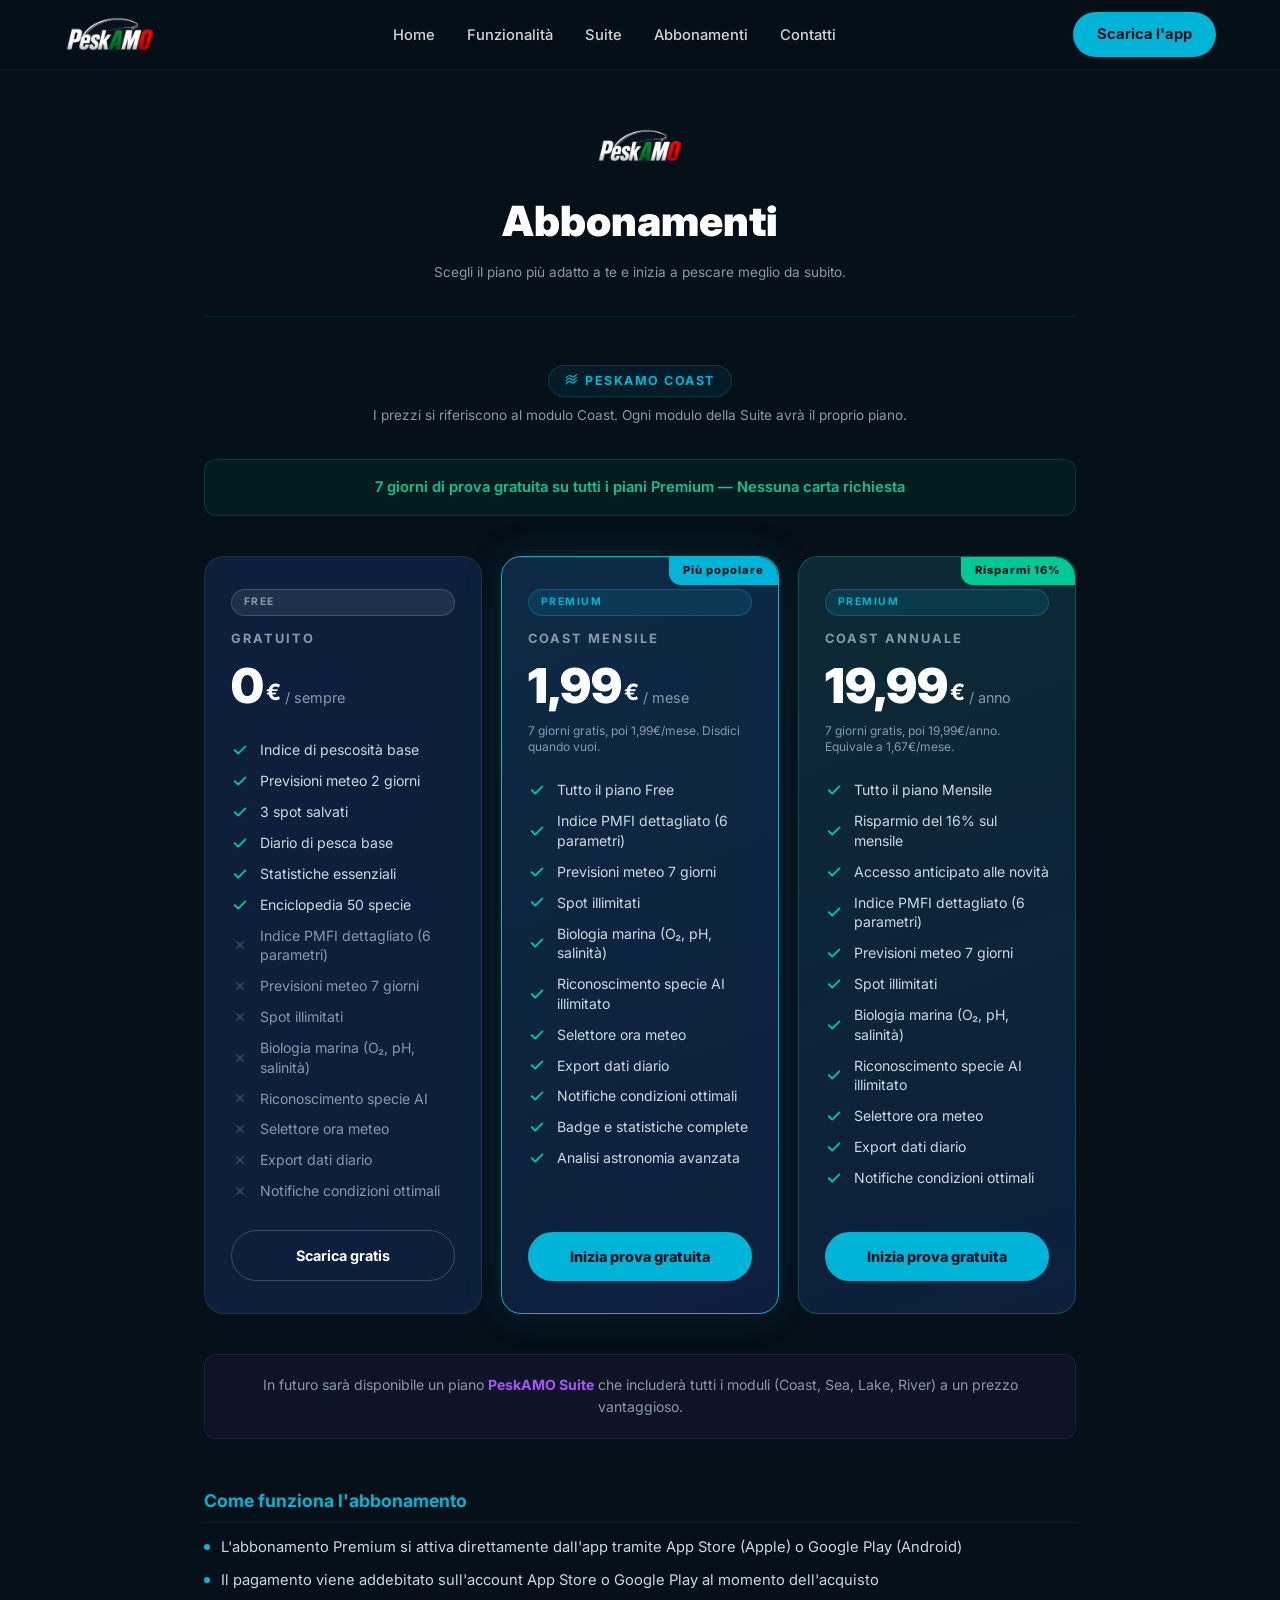
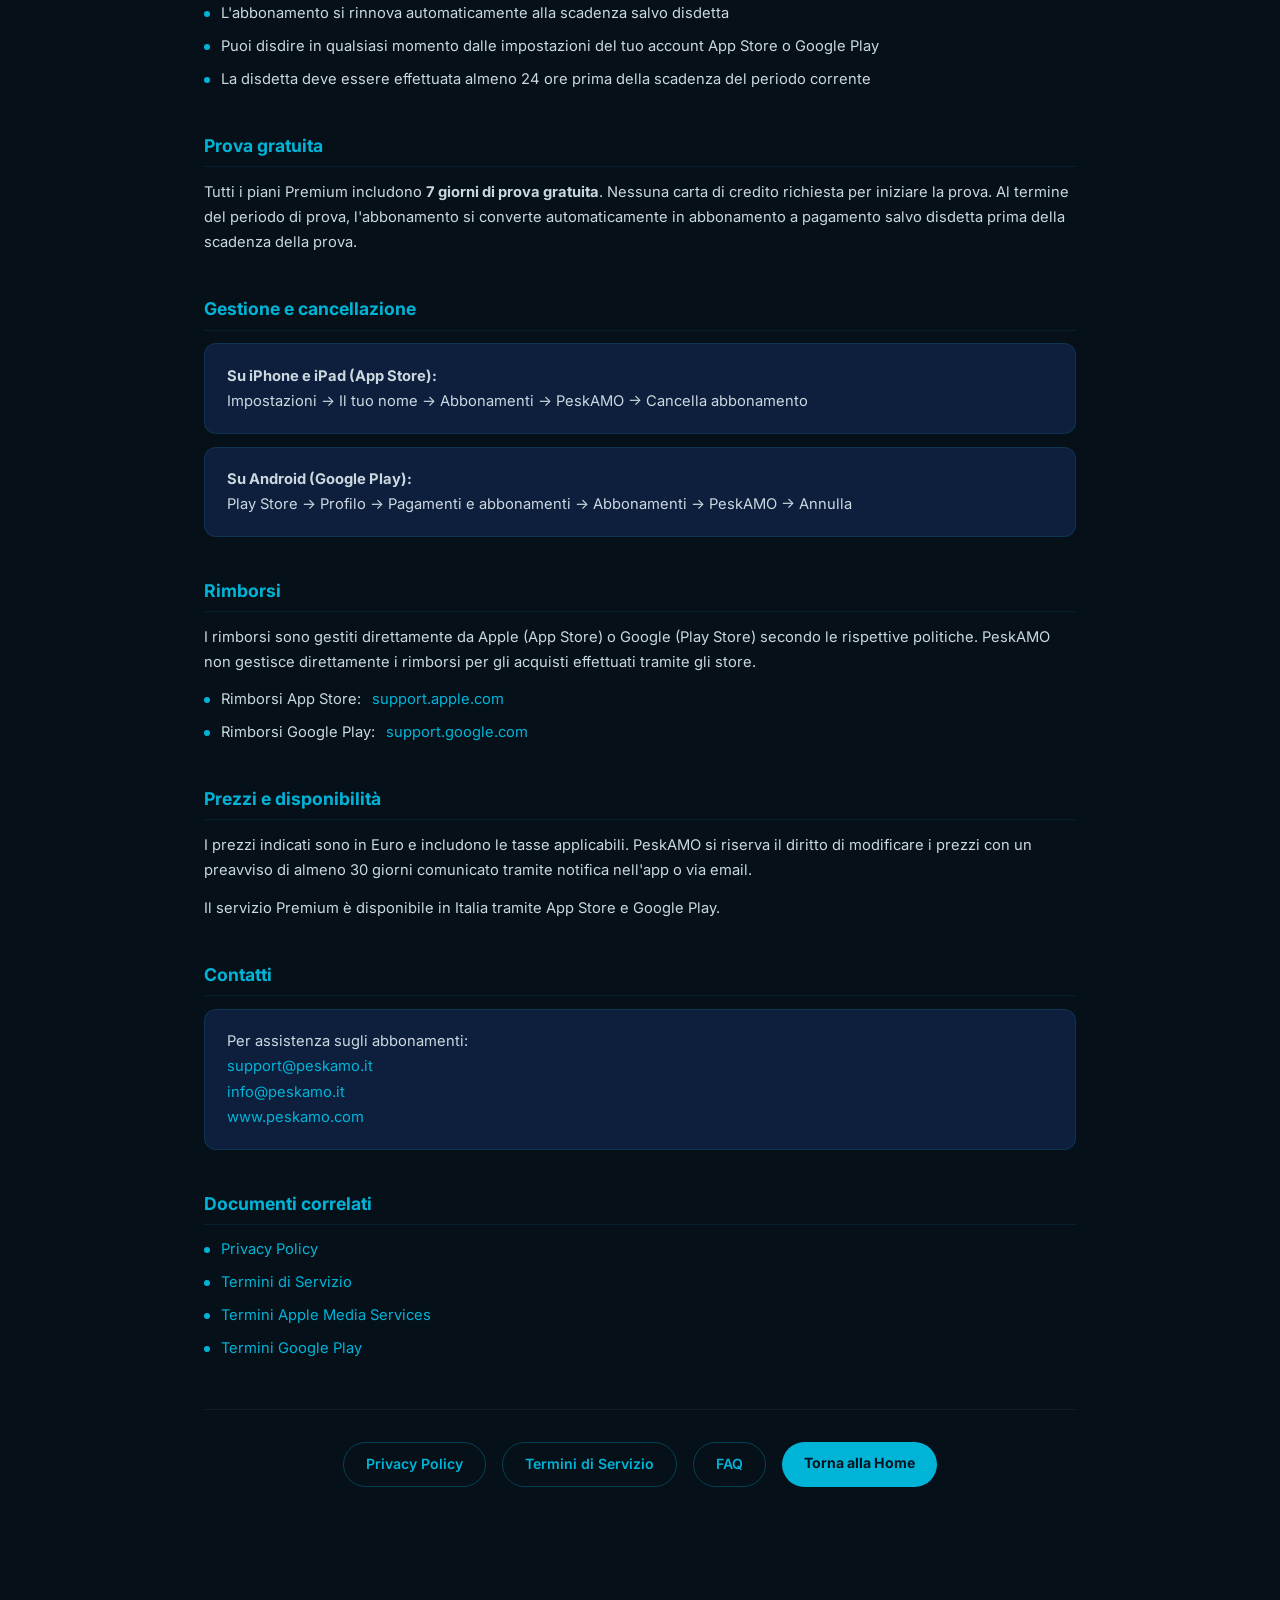
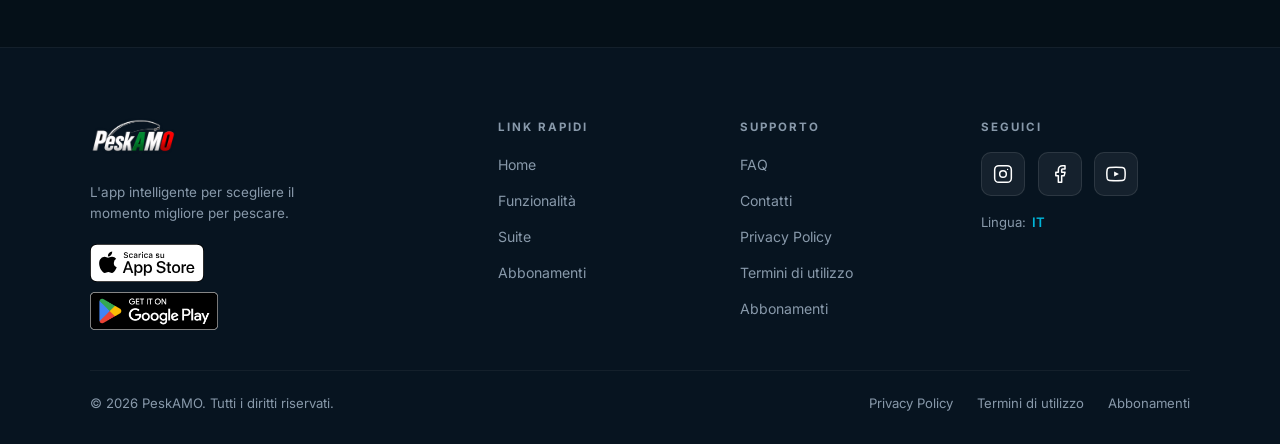
==== commit d321f358: "Aggiornamento abbonamenti: trial 7gg, prezzi corretti, fix apostrofi" ====
--- a/abbonamenti.html
+++ b/abbonamenti.html
@@ -3,7 +3,7 @@
 <head>
   <meta charset="UTF-8" />
   <meta name="viewport" content="width=device-width, initial-scale=1.0" />
-  <meta name="description" content="Abbonamenti PeskAMO Coast Premium — Sblocca tutte le funzionalita' e pesca nel momento giusto, sempre." />
+  <meta name="description" content="Abbonamenti PeskAMO Coast Premium — Sblocca tutte le funzionalità e pesca nel momento giusto, sempre." />
   <title>Abbonamenti — PeskAMO</title>
   <link rel="stylesheet" href="css/style.css" />
   <link rel="stylesheet" href="css/legal.css" />
@@ -19,23 +19,10 @@
     </a>
     <ul class="nav-links" id="navLinks">
       <li><a href="index.html">Home</a></li>
-      <li><a href="index.html#features">Funzionalita'</a></li>
+      <li><a href="index.html#features">Funzionalità</a></li>
       <li><a href="index.html#ecosistema">Suite</a></li>
       <li><a href="abbonamenti.html" class="active">Abbonamenti</a></li>
       <li><a href="index.html#contatti">Contatti</a></li>
-      <!-- EN — da abilitare quando il sito inglese sara' pronto
-      <li>
-        <a href="en/subscriptions.html" class="lang-switch" aria-label="Switch to English">
-          <svg width="20" height="14" viewBox="0 0 60 40" xmlns="http://www.w3.org/2000/svg">
-            <rect width="60" height="40" fill="#012169"/>
-            <path d="M0,0 L60,40 M60,0 L0,40" stroke="#fff" stroke-width="8"/>
-            <path d="M0,0 L60,40 M60,0 L0,40" stroke="#C8102E" stroke-width="5"/>
-            <path d="M30,0 V40 M0,20 H60" stroke="#fff" stroke-width="13"/>
-            <path d="M30,0 V40 M0,20 H60" stroke="#C8102E" stroke-width="8"/>
-          </svg>
-        </a>
-      </li>
-      -->
     </ul>
     <a href="index.html#hero" class="btn-cta">Scarica l'app</a>
     <div class="nav-hamburger" id="hamburger" onclick="toggleMenu()">
@@ -53,7 +40,7 @@
           <img src="assets/peskamo-logo.png" alt="PeskAMO" class="footer-logo-img" />
         </a>
         <h1>Abbonamenti</h1>
-        <p class="legal-meta">Scegli il piano piu' adatto a te e inizia a pescare meglio da subito.</p>
+        <p class="legal-meta">Scegli il piano più adatto a te e inizia a pescare meglio da subito.</p>
       </div>
 
       <!-- ETICHETTA COAST -->
@@ -67,7 +54,14 @@
           PeskAMO Coast
         </span>
       </div>
-      <p style="text-align:center; color:var(--text-muted); font-size:0.85rem; margin-bottom:2rem;">I prezzi si riferiscono al modulo Coast. Ogni modulo della Suite avra' il proprio piano.</p>
+      <p style="text-align:center; color:var(--text-muted); font-size:0.85rem; margin-bottom:2rem;">I prezzi si riferiscono al modulo Coast. Ogni modulo della Suite avrà il proprio piano.</p>
+
+      <!-- BANNER TRIAL -->
+      <div style="text-align:center; margin-bottom:2rem; padding:1rem 1.4rem; background:rgba(0,200,150,0.06); border:1px solid rgba(0,200,150,0.20); border-radius:var(--radius);">
+        <p style="font-size:0.92rem; color:#00C896; margin:0; font-weight:600;">
+          7 giorni di prova gratuita su tutti i piani Premium — Nessuna carta richiesta
+        </p>
+      </div>
 
       <!-- PIANI -->
       <div class="abb-plans">
@@ -84,25 +78,27 @@
             </div>
           </div>
           <ul class="abb-features">
-            <li class="included">Indice di pescosita' base</li>
-            <li class="included">Previsioni meteo 3 giorni</li>
+            <li class="included">Indice di pescosità base</li>
+            <li class="included">Previsioni meteo 2 giorni</li>
             <li class="included">3 spot salvati</li>
             <li class="included">Diario di pesca base</li>
             <li class="included">Statistiche essenziali</li>
-            <li class="excluded">Indice dettagliato (6 parametri)</li>
+            <li class="included">Enciclopedia 50 specie</li>
+            <li class="excluded">Indice PMFI dettagliato (6 parametri)</li>
             <li class="excluded">Previsioni meteo 7 giorni</li>
             <li class="excluded">Spot illimitati</li>
+            <li class="excluded">Biologia marina (O₂, pH, salinità)</li>
             <li class="excluded">Riconoscimento specie AI</li>
-            <li class="excluded">Consigli personalizzati AI</li>
+            <li class="excluded">Selettore ora meteo</li>
             <li class="excluded">Export dati diario</li>
-            <li class="excluded">Nessuna pubblicita'</li>
+            <li class="excluded">Notifiche condizioni ottimali</li>
           </ul>
           <a href="index.html#hero" class="abb-btn-free">Scarica gratis</a>
         </div>
 
         <!-- PIANO PREMIUM MENSILE -->
         <div class="abb-card abb-card-featured">
-          <div class="abb-badge-top">Piu' popolare</div>
+          <div class="abb-badge-top">Più popolare</div>
           <div class="abb-card-header">
             <span class="plan-chip premium">PREMIUM</span>
             <span class="abb-plan-name">Coast Mensile</span>
@@ -111,23 +107,22 @@
               <span class="abb-price-currency">€</span>
               <span class="abb-price-period">/ mese</span>
             </div>
-            <p class="abb-price-note">Rinnovo automatico. Disdici quando vuoi.</p>
+            <p class="abb-price-note">7 giorni gratis, poi 1,99€/mese. Disdici quando vuoi.</p>
           </div>
           <ul class="abb-features">
-            <li class="included">Indice di pescosita' base</li>
-            <li class="included">Previsioni meteo 3 giorni</li>
-            <li class="included">3 spot salvati</li>
-            <li class="included">Diario di pesca base</li>
-            <li class="included">Statistiche essenziali</li>
-            <li class="included">Indice dettagliato (6 parametri)</li>
+            <li class="included">Tutto il piano Free</li>
+            <li class="included">Indice PMFI dettagliato (6 parametri)</li>
             <li class="included">Previsioni meteo 7 giorni</li>
             <li class="included">Spot illimitati</li>
-            <li class="included">Riconoscimento specie AI</li>
-            <li class="included">Consigli personalizzati AI</li>
+            <li class="included">Biologia marina (O₂, pH, salinità)</li>
+            <li class="included">Riconoscimento specie AI illimitato</li>
+            <li class="included">Selettore ora meteo</li>
             <li class="included">Export dati diario</li>
-            <li class="included">Nessuna pubblicita'</li>
-          </ul>
-          <a href="index.html#hero" class="abb-btn-premium">Inizia ora</a>
+            <li class="included">Notifiche condizioni ottimali</li>
+            <li class="included">Badge e statistiche complete</li>
+            <li class="included">Analisi astronomia avanzata</li>
+          </ul>
+          <a href="index.html#hero" class="abb-btn-premium">Inizia prova gratuita</a>
         </div>
 
         <!-- PIANO PREMIUM ANNUALE -->
@@ -141,33 +136,32 @@
               <span class="abb-price-currency">€</span>
               <span class="abb-price-period">/ anno</span>
             </div>
-            <p class="abb-price-note">Equivale a 1,67 €/mese. Rinnovo automatico.</p>
+            <p class="abb-price-note">7 giorni gratis, poi 19,99€/anno. Equivale a 1,67€/mese.</p>
           </div>
           <ul class="abb-features">
-            <li class="included">Indice di pescosita' base</li>
-            <li class="included">Previsioni meteo 3 giorni</li>
-            <li class="included">3 spot salvati</li>
-            <li class="included">Diario di pesca base</li>
-            <li class="included">Statistiche essenziali</li>
-            <li class="included">Indice dettagliato (6 parametri)</li>
+            <li class="included">Tutto il piano Mensile</li>
+            <li class="included">Risparmio del 16% sul mensile</li>
+            <li class="included">Accesso anticipato alle novità</li>
+            <li class="included">Indice PMFI dettagliato (6 parametri)</li>
             <li class="included">Previsioni meteo 7 giorni</li>
             <li class="included">Spot illimitati</li>
-            <li class="included">Riconoscimento specie AI</li>
-            <li class="included">Consigli personalizzati AI</li>
+            <li class="included">Biologia marina (O₂, pH, salinità)</li>
+            <li class="included">Riconoscimento specie AI illimitato</li>
+            <li class="included">Selettore ora meteo</li>
             <li class="included">Export dati diario</li>
-            <li class="included">Nessuna pubblicita'</li>
-          </ul>
-          <a href="index.html#hero" class="abb-btn-premium">Inizia ora</a>
-        </div>
-
-      </div>
-
+            <li class="included">Notifiche condizioni ottimali</li>
+          </ul>
+          <a href="index.html#hero" class="abb-btn-premium">Inizia prova gratuita</a>
+        </div>
+
+      </div>
       <!-- NOTA SUITE FUTURA -->
       <div style="text-align:center; margin: 0.5rem 0 2rem; padding: 1.2rem 1.4rem; background: rgba(168,85,247,0.06); border: 1px solid rgba(168,85,247,0.15); border-radius: var(--radius);">
         <p style="font-size:0.88rem; color:var(--text-muted); margin:0;">
-          In futuro sara' disponibile un piano <strong style="color:#A855F7;">PeskAMO Suite</strong> che includere' tutti i moduli (Coast, Sea, Lake, River) a un prezzo vantaggioso.
+          In futuro sarà disponibile un piano <strong style="color:#A855F7;">PeskAMO Suite</strong> che includerà tutti i moduli (Coast, Sea, Lake, River) a un prezzo vantaggioso.
         </p>
       </div>
+
       <!-- NOTE LEGALI -->
       <div class="legal-body" style="margin-top: 3rem;">
 
@@ -183,6 +177,11 @@
         </div>
 
         <div class="legal-section">
+          <h2>Prova gratuita</h2>
+          <p>Tutti i piani Premium includono <strong>7 giorni di prova gratuita</strong>. Nessuna carta di credito richiesta per iniziare la prova. Al termine del periodo di prova, l'abbonamento si converte automaticamente in abbonamento a pagamento salvo disdetta prima della scadenza della prova.</p>
+        </div>
+
+        <div class="legal-section">
           <h2>Gestione e cancellazione</h2>
           <div class="legal-box">
             <p><strong>Su iPhone e iPad (App Store):</strong><br />
@@ -204,14 +203,9 @@
         </div>
 
         <div class="legal-section">
-          <h2>Prezzi e disponibilita'</h2>
+          <h2>Prezzi e disponibilità</h2>
           <p>I prezzi indicati sono in Euro e includono le tasse applicabili. PeskAMO si riserva il diritto di modificare i prezzi con un preavviso di almeno 30 giorni comunicato tramite notifica nell'app o via email.</p>
-          <p>Il servizio Premium e' disponibile in tutti i paesi dove App Store e Google Play sono attivi.</p>
-        </div>
-
-        <div class="legal-section">
-          <h2>Prova gratuita</h2>
-          <p>Periodicamente PeskAMO puo' offrire periodi di prova gratuita del Premium. Al termine del periodo di prova, l'abbonamento si converte automaticamente in abbonamento a pagamento salvo disdetta prima della scadenza della prova.</p>
+          <p>Il servizio Premium è disponibile in Italia tramite App Store e Google Play.</p>
         </div>
 
         <div class="legal-section">
@@ -267,7 +261,7 @@
         <h4>Link Rapidi</h4>
         <ul>
           <li><a href="index.html">Home</a></li>
-          <li><a href="index.html#features">Funzionalita'</a></li>
+          <li><a href="index.html#features">Funzionalità</a></li>
           <li><a href="index.html#ecosistema">Suite</a></li>
           <li><a href="abbonamenti.html">Abbonamenti</a></li>
         </ul>
@@ -307,18 +301,6 @@
         <div class="footer-lang">
           <span>Lingua:</span>
           <a href="abbonamenti.html" class="active-lang">IT</a>
-          <!-- EN — da abilitare quando il sito inglese sara' pronto
-          <span>|</span>
-          <a href="en/subscriptions.html">
-            <svg width="20" height="14" viewBox="0 0 60 40" xmlns="http://www.w3.org/2000/svg">
-              <rect width="60" height="40" fill="#012169"/>
-              <path d="M0,0 L60,40 M60,0 L0,40" stroke="#fff" stroke-width="8"/>
-              <path d="M0,0 L60,40 M60,0 L0,40" stroke="#C8102E" stroke-width="5"/>
-              <path d="M30,0 V40 M0,20 H60" stroke="#fff" stroke-width="13"/>
-              <path d="M30,0 V40 M0,20 H60" stroke="#C8102E" stroke-width="8"/>
-            </svg>
-          </a>
-          -->
         </div>
       </div>
     </div>
--- a/css/style.css
+++ b/css/style.css
@@ -42,7 +42,7 @@
 }
 nav.scrolled { background: rgba(5,16,24,0.99); border-color: rgba(0,180,216,0.15); }
 .nav-logo-wrap { display: flex; flex-direction: column; align-items: flex-start; text-decoration: none; }
-.nav-logo-wrap img { height: 38px; width: auto; object-fit: contain; display: block; }
+.nav-logo-wrap img { height: 120px; width: auto; object-fit: contain; display: block; }
 .nav-links { display: flex; gap: 2rem; list-style: none; align-items: center; }
 .nav-links a { color: rgba(255,255,255,0.82); text-decoration: none; font-size: 0.92rem; font-weight: 500; transition: color 0.2s; }
 .nav-links a:hover, .nav-links a.active { color: var(--primary); }
@@ -97,7 +97,7 @@
 #ecosistema { padding: 90px 5% 70px; background: var(--bg); scroll-margin-top: 70px; }
 .section-title { text-align: center; margin-bottom: 0.5rem; }
 .section-title-suite { display: flex; align-items: center; justify-content: center; gap: 0.6rem; margin-bottom: 0.5rem; }
-.section-title-suite img { height: 36px; width: auto; object-fit: contain; }
+.section-title-suite img { height: 120px; width: auto; object-fit: contain; }
 .section-title-suite .suite-label { font-size: clamp(1.6rem, 3vw, 2rem); font-weight: 800; letter-spacing: 1px; text-transform: uppercase; color: var(--white); }
 .section-title p { color: var(--text-muted); font-size: 0.95rem; margin-top: 0.5rem; text-align: center; }
 .eco-grid { display: grid; grid-template-columns: repeat(4, 1fr); gap: 1rem; max-width: 1100px; margin: 2.5rem auto 1.5rem; }
@@ -106,9 +106,9 @@
 .eco-img-real { height: 240px; background-size: cover; background-position: center; background-repeat: no-repeat; display: flex; flex-direction: column; align-items: flex-start; justify-content: space-between; padding: 1rem; position: relative; overflow: hidden; }
 .eco-img-real::before { content: ''; position: absolute; inset: 0; background: linear-gradient(to top, rgba(5,16,24,0.85) 0%, rgba(5,16,24,0.1) 60%); z-index: 1; }
 .eco-img-top { position: relative; z-index: 2; display: flex; align-items: center; }
-.eco-img-top img { height: 32px; width: auto; object-fit: contain; filter: brightness(1.1) drop-shadow(0 1px 4px rgba(0,0,0,0.4)); }
-.eco-img-bottom { position: relative; z-index: 2; display: flex; align-items: center; }
-.eco-img-bottom img { height: 28px; width: auto; object-fit: contain; filter: brightness(1.1) drop-shadow(0 1px 4px rgba(0,0,0,0.4)); }
+.eco-img-top img { height: 120px; width: auto; object-fit: contain; filter: brightness(1.1) drop-shadow(0 1px 4px rgba(0,0,0,0.4)); }
+.eco-img-bottom { position: relative; z-index: 2; display: flex; align-items: center; min-height: 56px; }
+.eco-img-bottom img { height: 55px; width: auto; object-fit: contain; filter: brightness(1.1) drop-shadow(0 1px 4px rgba(0,0,0,0.4)); }
 .eco-card-body { padding: 1rem 1.2rem 1.4rem; flex: 1; display: flex; flex-direction: column; }
 .eco-card-body p { font-size: 0.85rem; color: var(--text-muted); margin-bottom: 1rem; flex: 1; line-height: 1.5; }
 .btn-available { background: var(--primary); color: #051018; font-weight: 700; padding: 11px; border-radius: 50px; text-align: center; text-decoration: none; font-size: 0.85rem; display: block; transition: opacity 0.2s; }
@@ -140,7 +140,7 @@
 .footer-col ul li a { color: var(--text-muted); text-decoration: none; font-size: 0.88rem; transition: color 0.2s; }
 .footer-col ul li a:hover { color: var(--primary); }
 .footer-logo { display: flex; flex-direction: column; align-items: flex-start; }
-.footer-logo-img { height: 36px; width: auto; object-fit: contain; margin-bottom: 0.5rem; }
+.footer-logo-img { height: 120px; width: auto; object-fit: contain; margin-bottom: 0.5rem; }
 .footer-desc { font-size: 0.84rem; color: var(--text-muted); margin-top: 0.8rem; max-width: 210px; line-height: 1.6; }
 .footer-badges { display: flex; flex-direction: column; gap: 0.6rem; margin-top: 1.2rem; }
 .footer-badges .badge-official img { height: 38px; width: auto; display: block; }
@@ -249,8 +249,7 @@
 }
 .eco-img-top { position: relative; z-index: 2; display: flex; align-items: center; }
 .eco-img-top img { height: 32px; width: auto; object-fit: contain; filter: brightness(1.1) drop-shadow(0 1px 4px rgba(0,0,0,0.4)); }
-.eco-img-bottom { position: relative; z-index: 2; display: flex; align-items: center; }
-.eco-img-bottom img { height: 28px; width: auto; object-fit: contain; filter: brightness(1.1) drop-shadow(0 1px 4px rgba(0,0,0,0.4)); }
+
 
 /* ══ NAVBAR LOGO IMG ══ */
 .nav-logo-wrap img { height: 38px; width: auto; object-fit: contain; display: block; }
--- a/css/legal.css
+++ b/css/legal.css
@@ -9,7 +9,7 @@
 
 .legal-header { text-align: center; margin-bottom: 3rem; padding-bottom: 2rem; border-bottom: 1px solid rgba(0,180,216,0.15); }
 .legal-logo { display: inline-block; margin-bottom: 1rem; }
-.legal-logo img { height: 40px; width: auto; object-fit: contain; display: block; }
+.legal-logo img { height: 120px; width: auto; object-fit: contain; display: block; }
 .legal-header h1 { font-size: clamp(1.8rem, 4vw, 2.6rem); font-weight: 900; margin: 0.5rem 0; }
 .legal-meta { color: var(--text-muted); font-size: 0.85rem; margin-top: 0.5rem; }
 
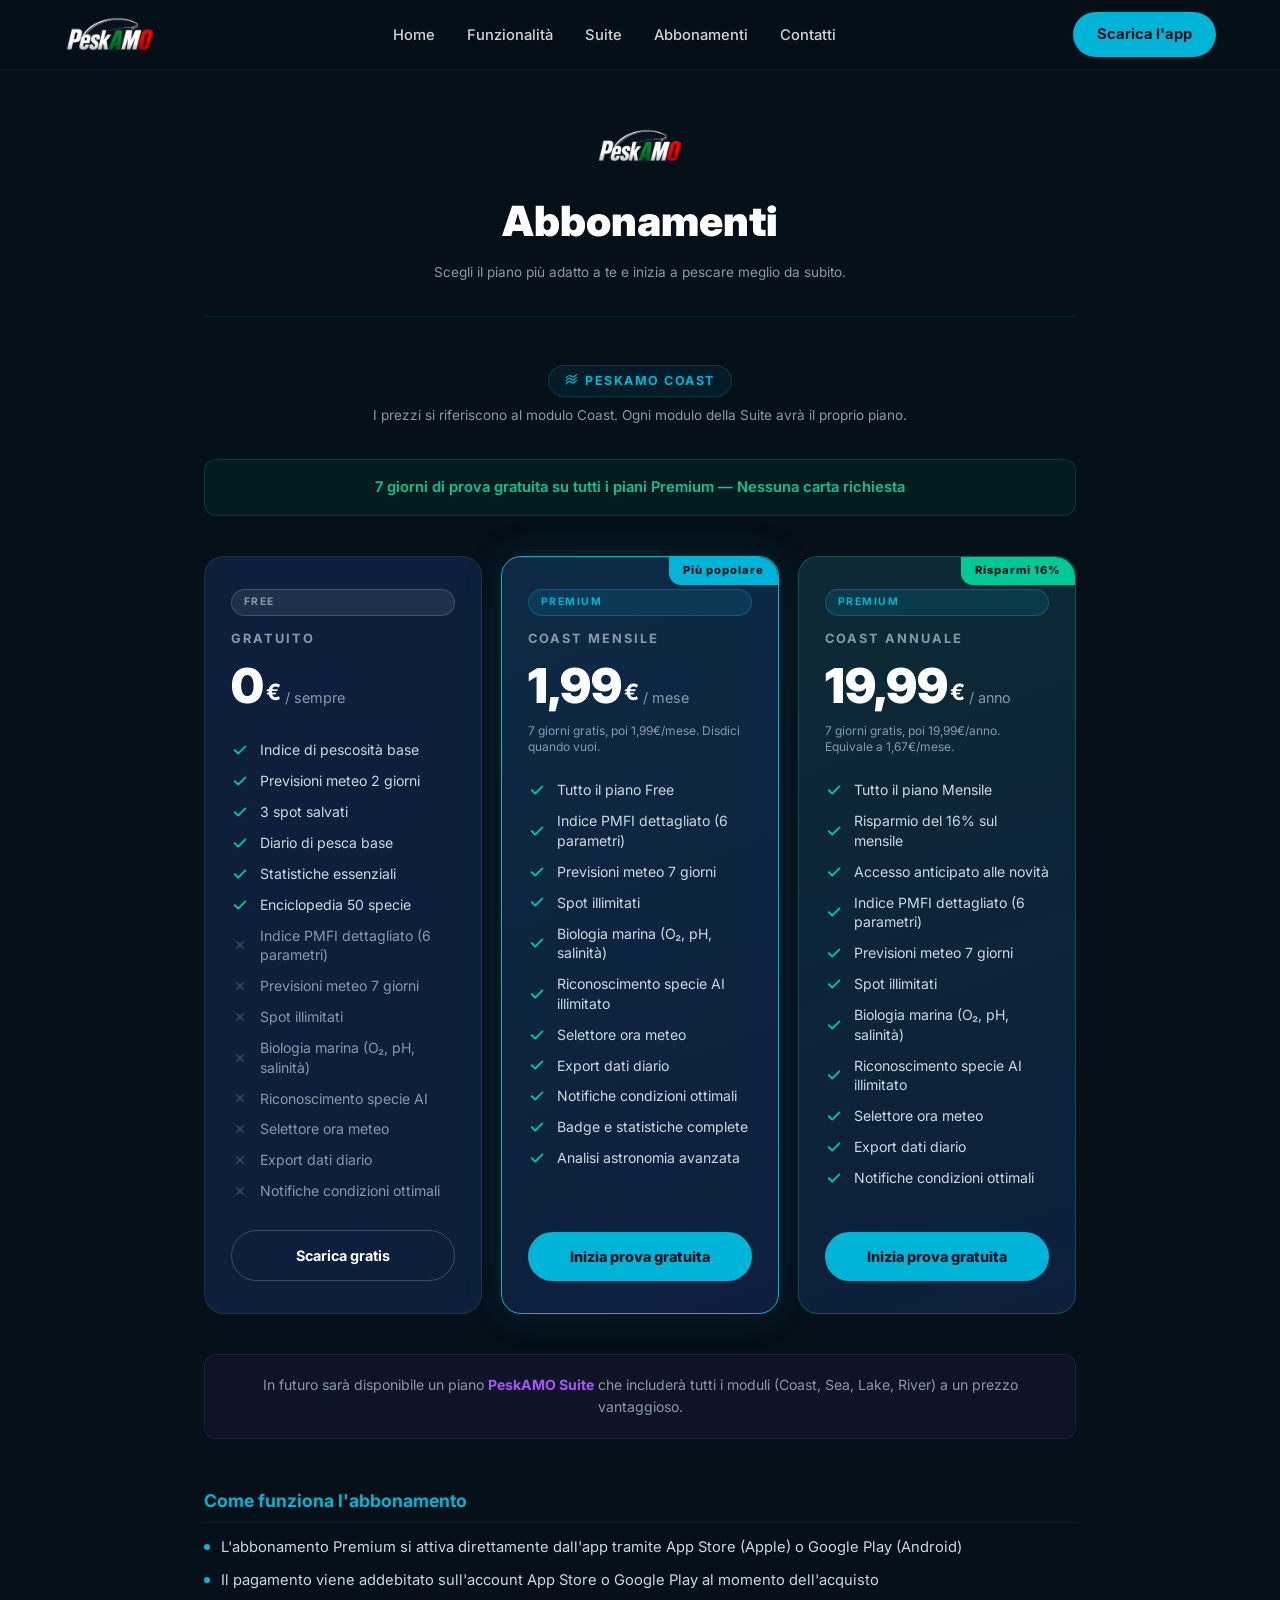
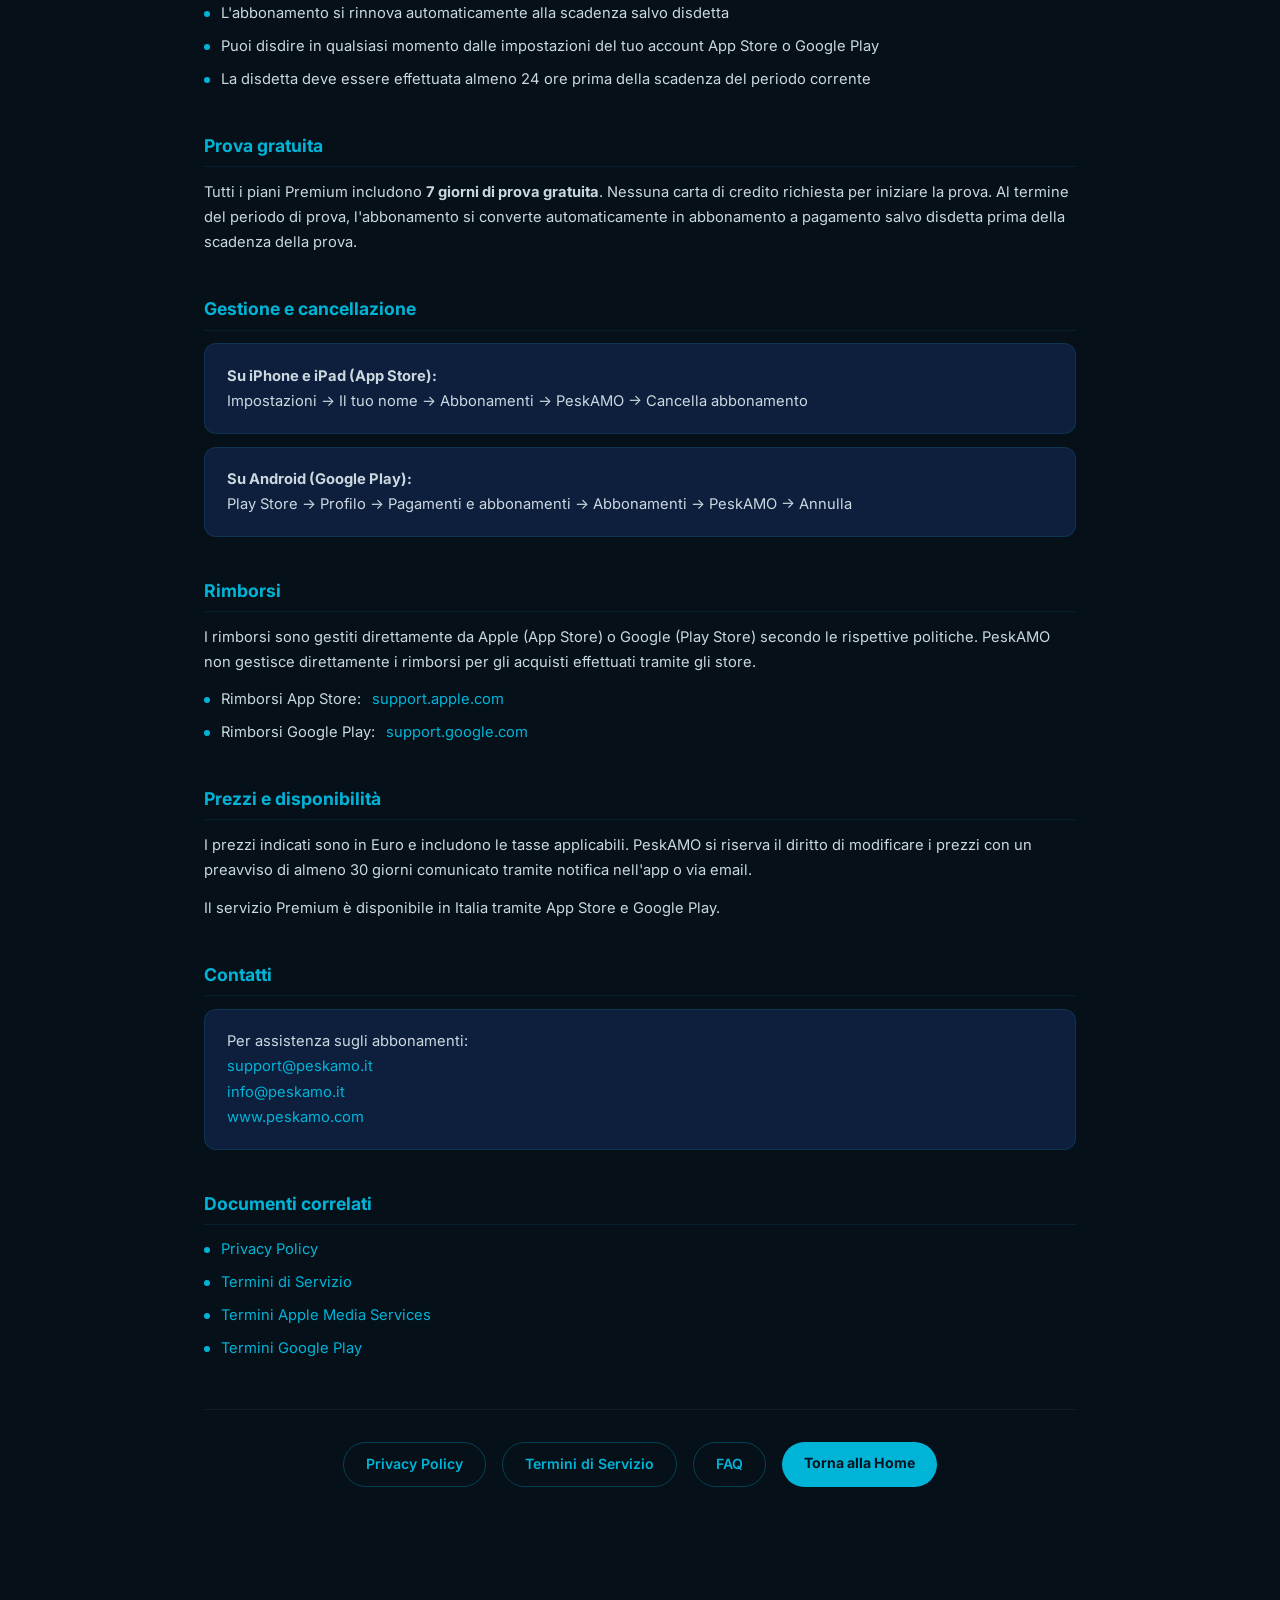
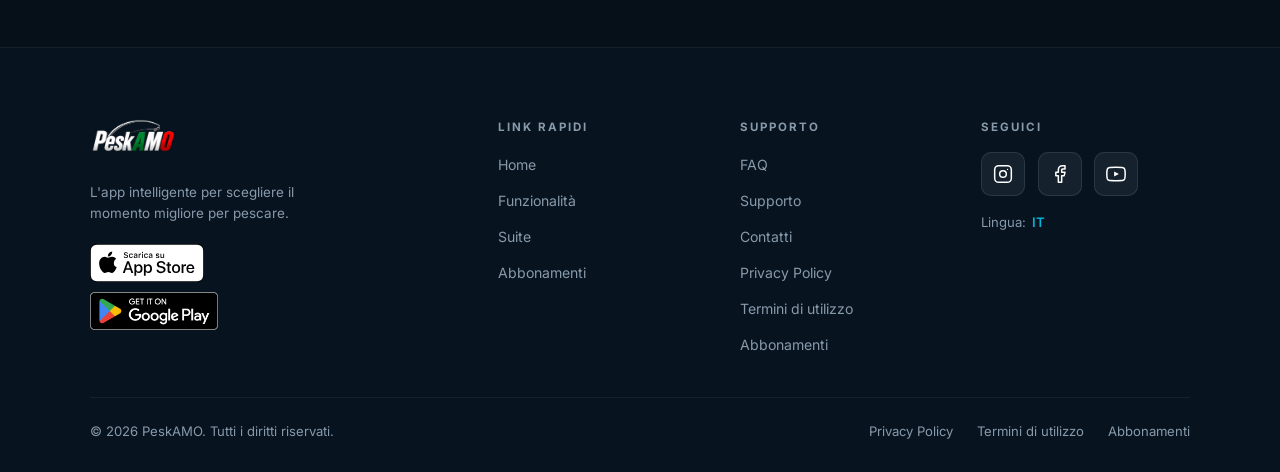
==== commit 7570fe4a: "Aggiungi pagina supporto e aggiorna footer con link support.html" ====
--- a/abbonamenti.html
+++ b/abbonamenti.html
@@ -266,16 +266,19 @@
           <li><a href="abbonamenti.html">Abbonamenti</a></li>
         </ul>
       </div>
-      <div class="footer-col">
-        <h4>Supporto</h4>
-        <ul>
-          <li><a href="faq.html">FAQ</a></li>
-          <li><a href="mailto:support@peskamo.it">Contatti</a></li>
-          <li><a href="privacy.html">Privacy Policy</a></li>
-          <li><a href="termini.html">Termini di utilizzo</a></li>
-          <li><a href="abbonamenti.html">Abbonamenti</a></li>
-        </ul>
-      </div>
+
+<div class="footer-col">
+  <h4>Supporto</h4>
+  <ul>
+    <li><a href="faq.html">FAQ</a></li>
+    <li><a href="support.html">Supporto</a></li>
+    <li><a href="mailto:support@peskamo.it">Contatti</a></li>
+    <li><a href="privacy.html">Privacy Policy</a></li>
+    <li><a href="termini.html">Termini di utilizzo</a></li>
+    <li><a href="abbonamenti.html">Abbonamenti</a></li>
+  </ul>
+</div>
+
       <div class="footer-col">
         <h4>Seguici</h4>
         <div class="social-icons">
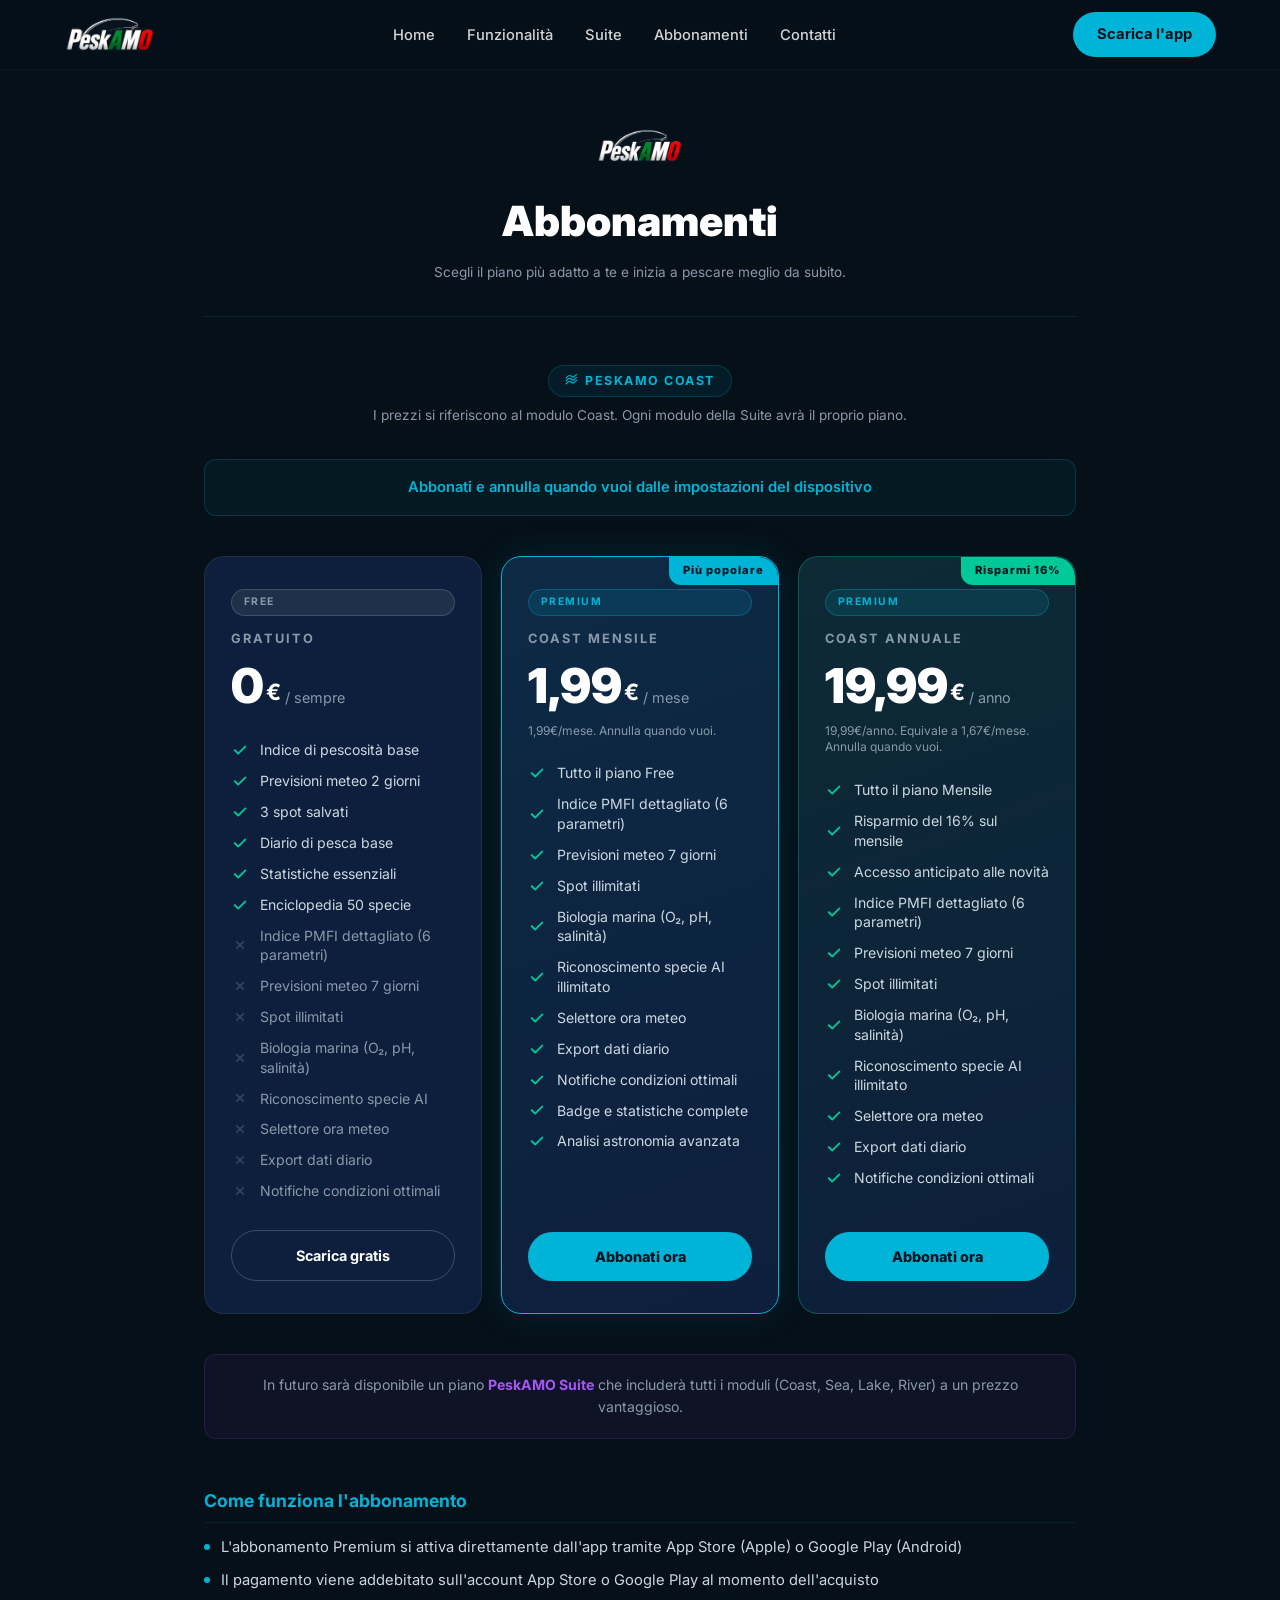
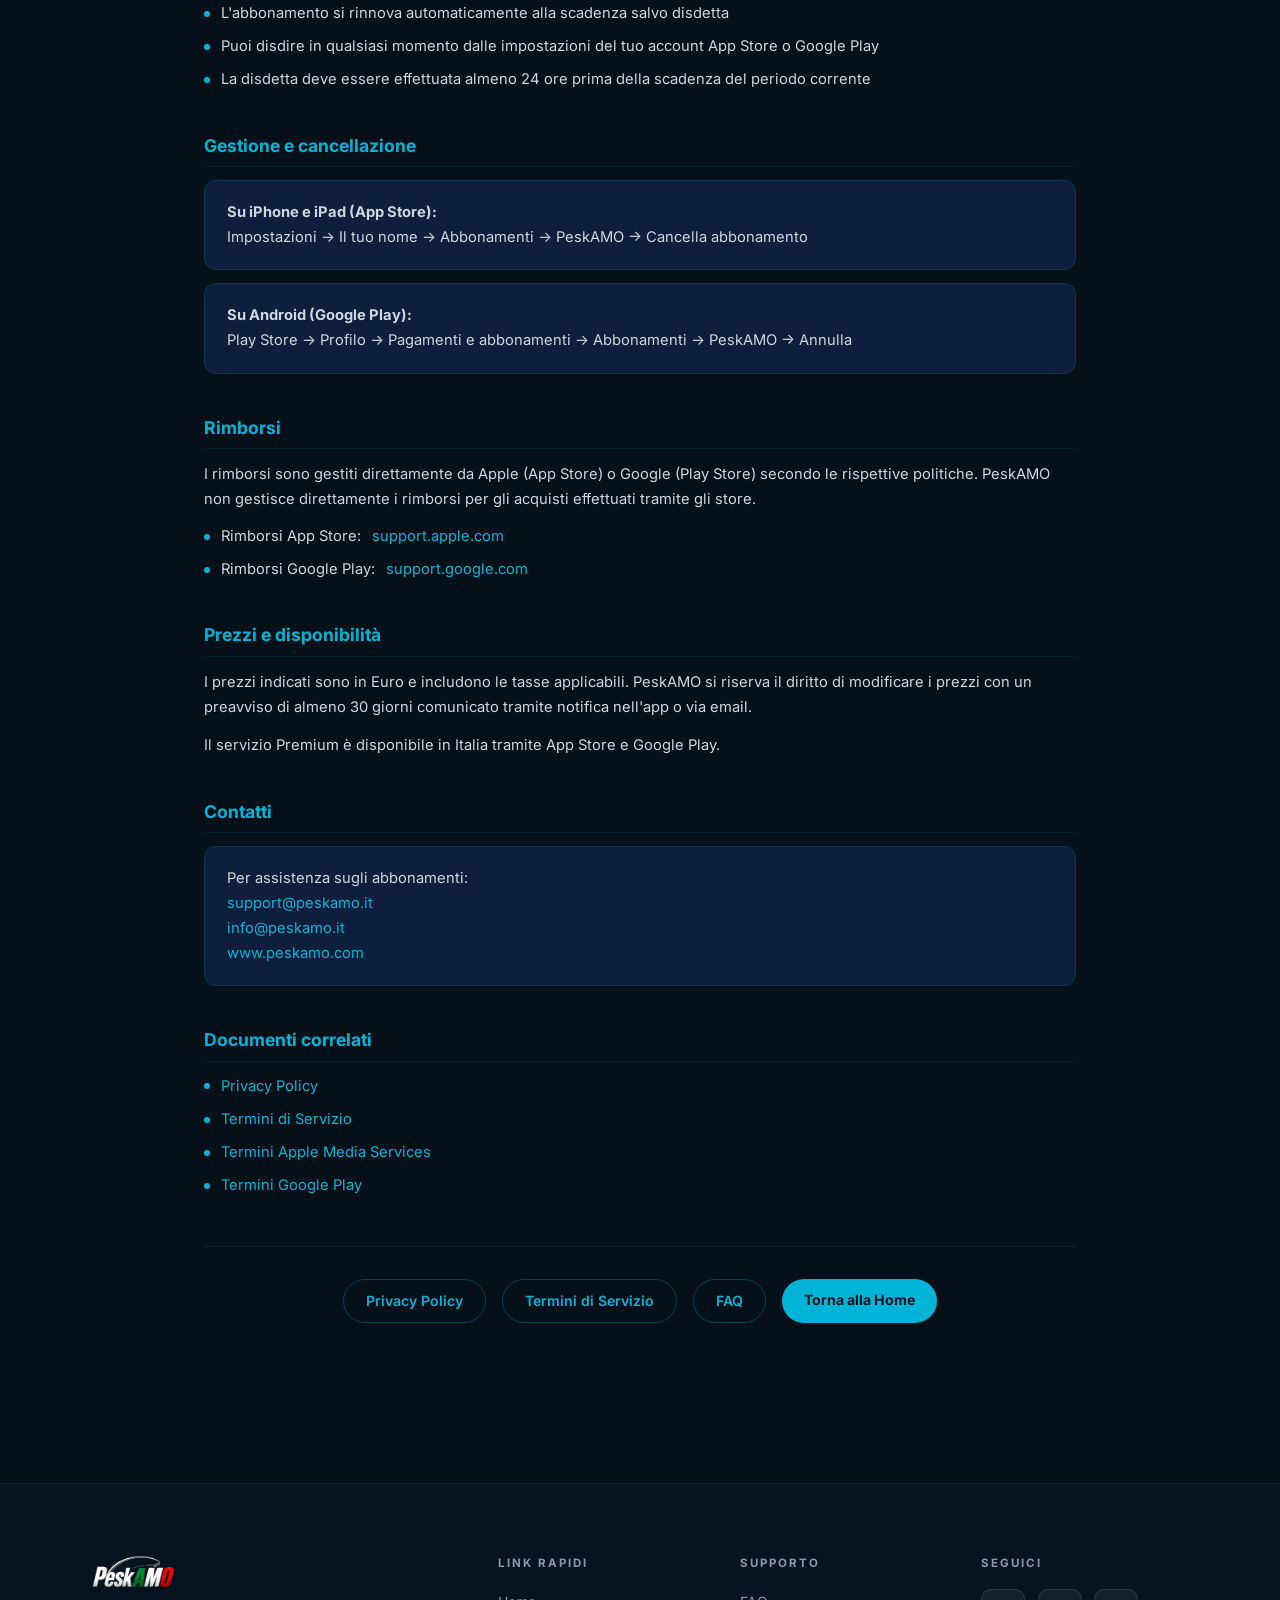
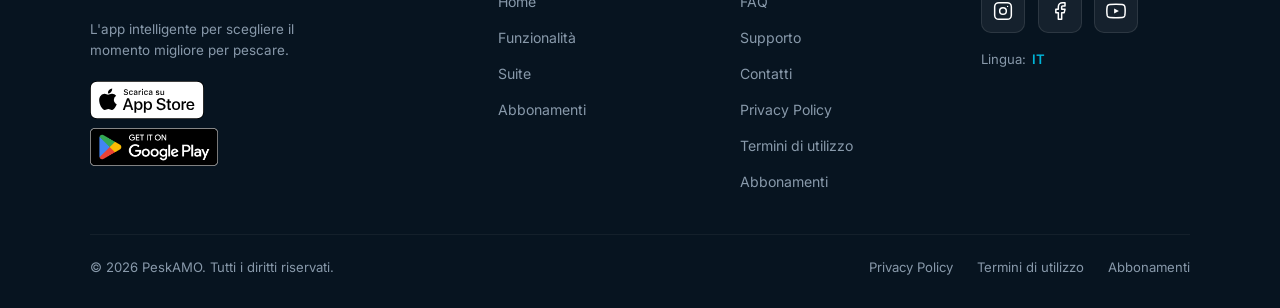
==== commit 027659af: "Update abbonamenti.html" ====
--- a/abbonamenti.html
+++ b/abbonamenti.html
@@ -56,10 +56,10 @@
       </div>
       <p style="text-align:center; color:var(--text-muted); font-size:0.85rem; margin-bottom:2rem;">I prezzi si riferiscono al modulo Coast. Ogni modulo della Suite avrà il proprio piano.</p>
 
-      <!-- BANNER TRIAL -->
-      <div style="text-align:center; margin-bottom:2rem; padding:1rem 1.4rem; background:rgba(0,200,150,0.06); border:1px solid rgba(0,200,150,0.20); border-radius:var(--radius);">
-        <p style="font-size:0.92rem; color:#00C896; margin:0; font-weight:600;">
-          7 giorni di prova gratuita su tutti i piani Premium — Nessuna carta richiesta
+      <!-- BANNER -->
+      <div style="text-align:center; margin-bottom:2rem; padding:1rem 1.4rem; background:rgba(0,180,216,0.06); border:1px solid rgba(0,180,216,0.20); border-radius:var(--radius);">
+        <p style="font-size:0.92rem; color:#00B4D8; margin:0; font-weight:600;">
+          Abbonati e annulla quando vuoi dalle impostazioni del dispositivo
         </p>
       </div>
 
@@ -107,7 +107,7 @@
               <span class="abb-price-currency">€</span>
               <span class="abb-price-period">/ mese</span>
             </div>
-            <p class="abb-price-note">7 giorni gratis, poi 1,99€/mese. Disdici quando vuoi.</p>
+            <p class="abb-price-note">1,99€/mese. Annulla quando vuoi.</p>
           </div>
           <ul class="abb-features">
             <li class="included">Tutto il piano Free</li>
@@ -122,7 +122,7 @@
             <li class="included">Badge e statistiche complete</li>
             <li class="included">Analisi astronomia avanzata</li>
           </ul>
-          <a href="index.html#hero" class="abb-btn-premium">Inizia prova gratuita</a>
+          <a href="index.html#hero" class="abb-btn-premium">Abbonati ora</a>
         </div>
 
         <!-- PIANO PREMIUM ANNUALE -->
@@ -136,7 +136,7 @@
               <span class="abb-price-currency">€</span>
               <span class="abb-price-period">/ anno</span>
             </div>
-            <p class="abb-price-note">7 giorni gratis, poi 19,99€/anno. Equivale a 1,67€/mese.</p>
+            <p class="abb-price-note">19,99€/anno. Equivale a 1,67€/mese. Annulla quando vuoi.</p>
           </div>
           <ul class="abb-features">
             <li class="included">Tutto il piano Mensile</li>
@@ -151,10 +151,11 @@
             <li class="included">Export dati diario</li>
             <li class="included">Notifiche condizioni ottimali</li>
           </ul>
-          <a href="index.html#hero" class="abb-btn-premium">Inizia prova gratuita</a>
-        </div>
-
-      </div>
+          <a href="index.html#hero" class="abb-btn-premium">Abbonati ora</a>
+        </div>
+
+      </div>
+
       <!-- NOTA SUITE FUTURA -->
       <div style="text-align:center; margin: 0.5rem 0 2rem; padding: 1.2rem 1.4rem; background: rgba(168,85,247,0.06); border: 1px solid rgba(168,85,247,0.15); border-radius: var(--radius);">
         <p style="font-size:0.88rem; color:var(--text-muted); margin:0;">
@@ -174,11 +175,6 @@
             <li>Puoi disdire in qualsiasi momento dalle impostazioni del tuo account App Store o Google Play</li>
             <li>La disdetta deve essere effettuata almeno 24 ore prima della scadenza del periodo corrente</li>
           </ul>
-        </div>
-
-        <div class="legal-section">
-          <h2>Prova gratuita</h2>
-          <p>Tutti i piani Premium includono <strong>7 giorni di prova gratuita</strong>. Nessuna carta di credito richiesta per iniziare la prova. Al termine del periodo di prova, l'abbonamento si converte automaticamente in abbonamento a pagamento salvo disdetta prima della scadenza della prova.</p>
         </div>
 
         <div class="legal-section">
@@ -267,17 +263,17 @@
         </ul>
       </div>
 
-<div class="footer-col">
-  <h4>Supporto</h4>
-  <ul>
-    <li><a href="faq.html">FAQ</a></li>
-    <li><a href="support.html">Supporto</a></li>
-    <li><a href="mailto:support@peskamo.it">Contatti</a></li>
-    <li><a href="privacy.html">Privacy Policy</a></li>
-    <li><a href="termini.html">Termini di utilizzo</a></li>
-    <li><a href="abbonamenti.html">Abbonamenti</a></li>
-  </ul>
-</div>
+      <div class="footer-col">
+        <h4>Supporto</h4>
+        <ul>
+          <li><a href="faq.html">FAQ</a></li>
+          <li><a href="support.html">Supporto</a></li>
+          <li><a href="mailto:support@peskamo.it">Contatti</a></li>
+          <li><a href="privacy.html">Privacy Policy</a></li>
+          <li><a href="termini.html">Termini di utilizzo</a></li>
+          <li><a href="abbonamenti.html">Abbonamenti</a></li>
+        </ul>
+      </div>
 
       <div class="footer-col">
         <h4>Seguici</h4>
